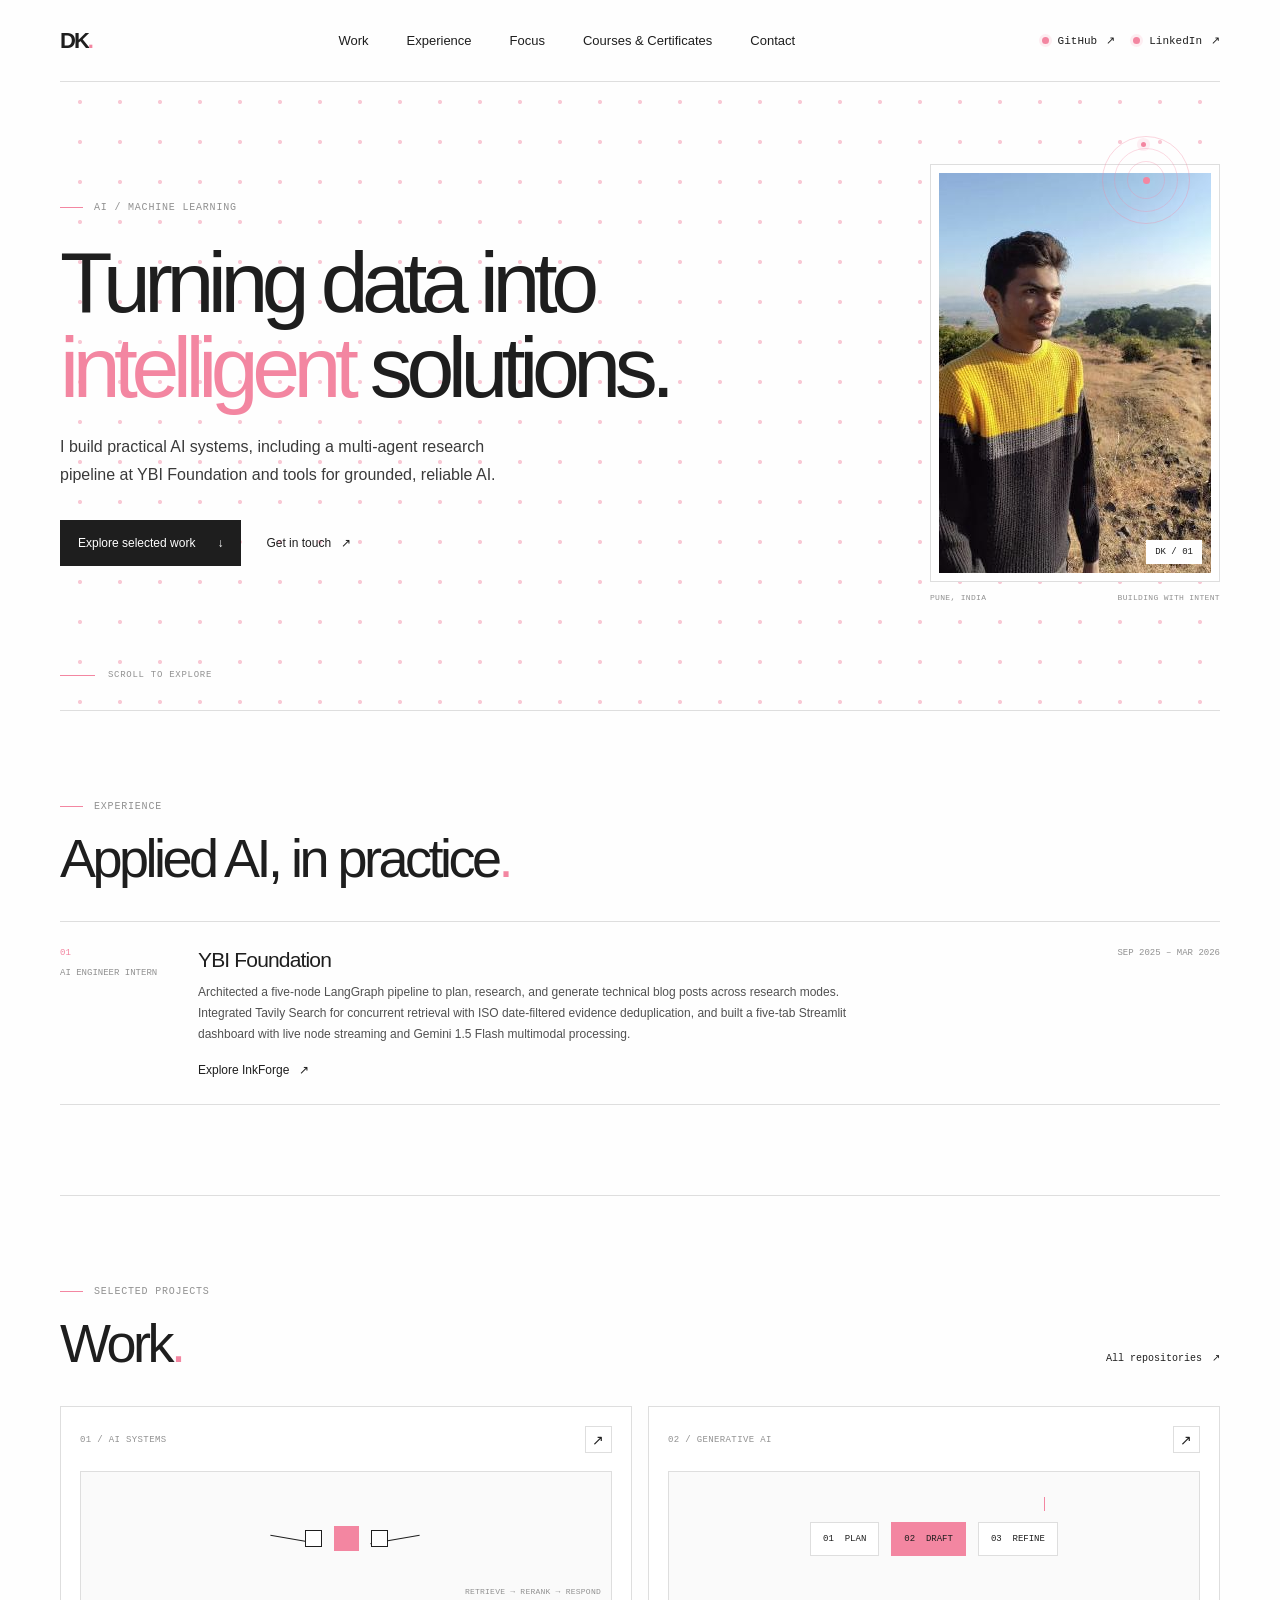
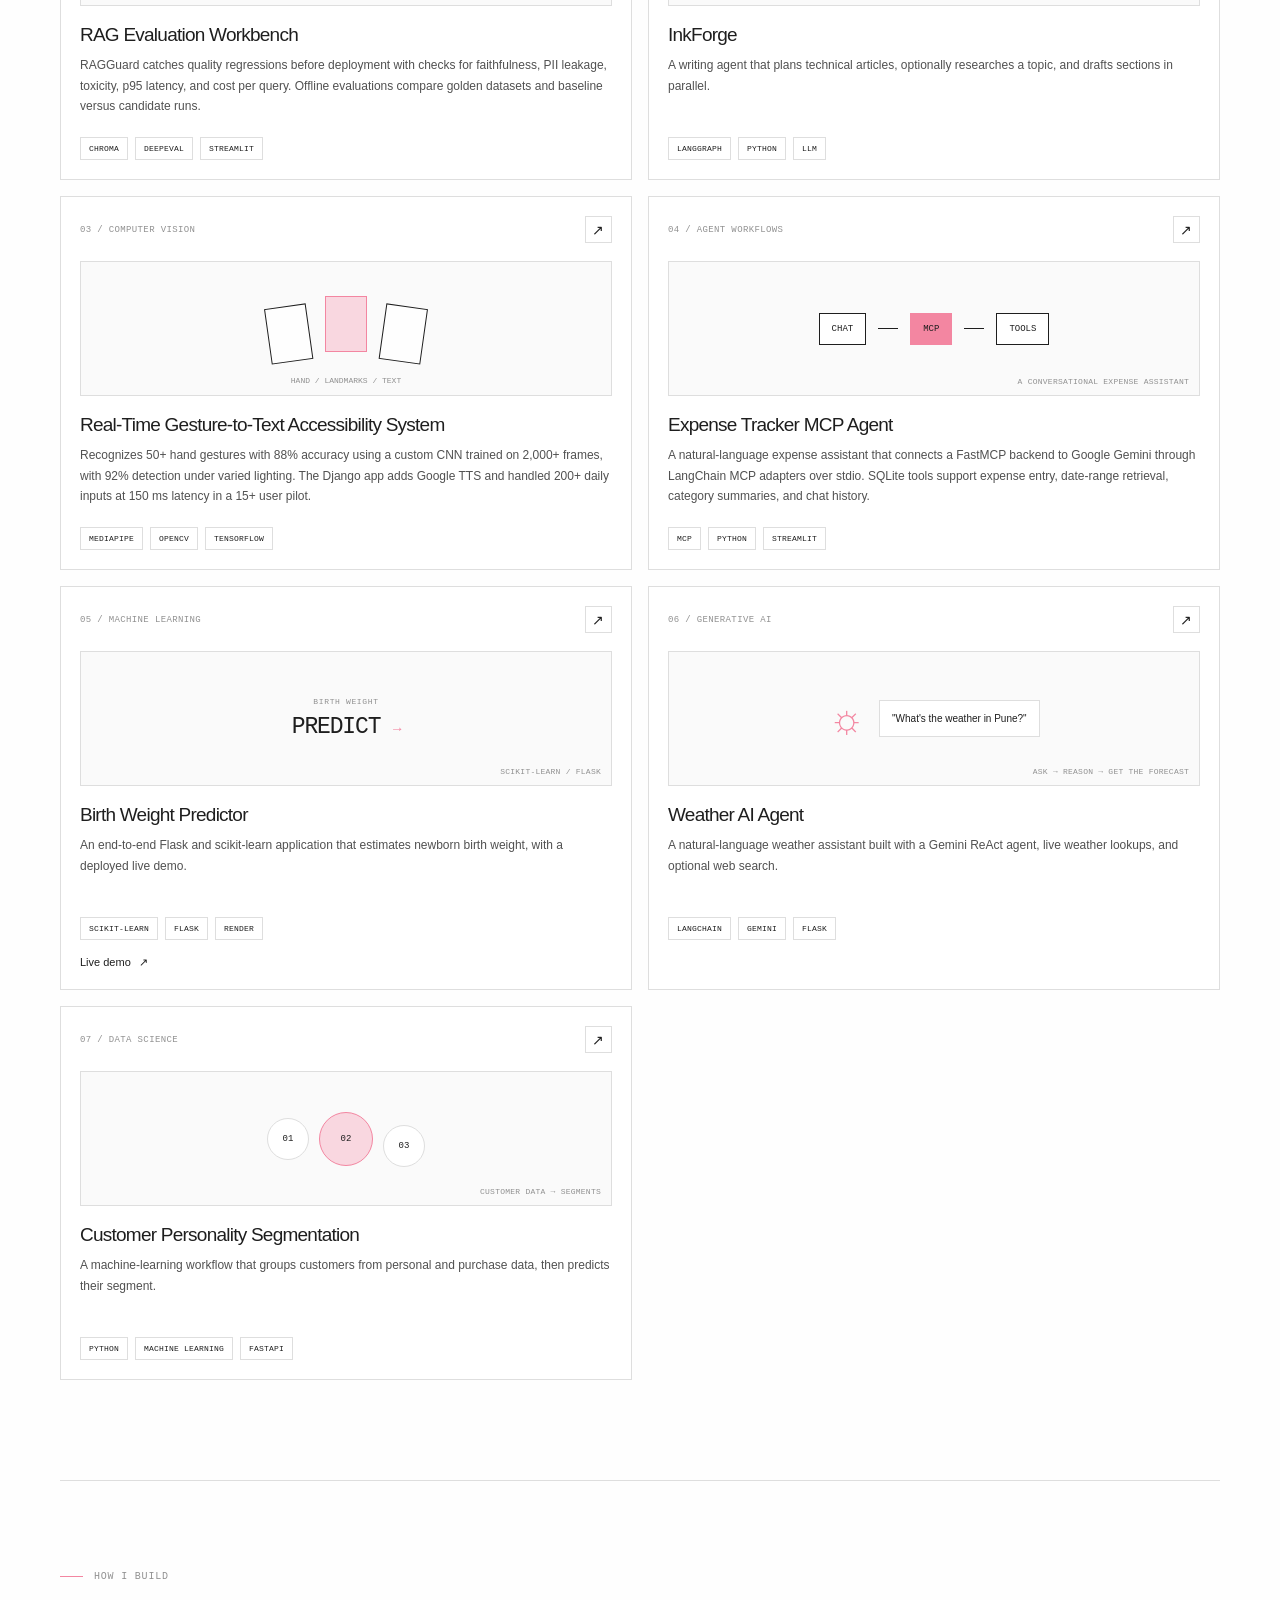
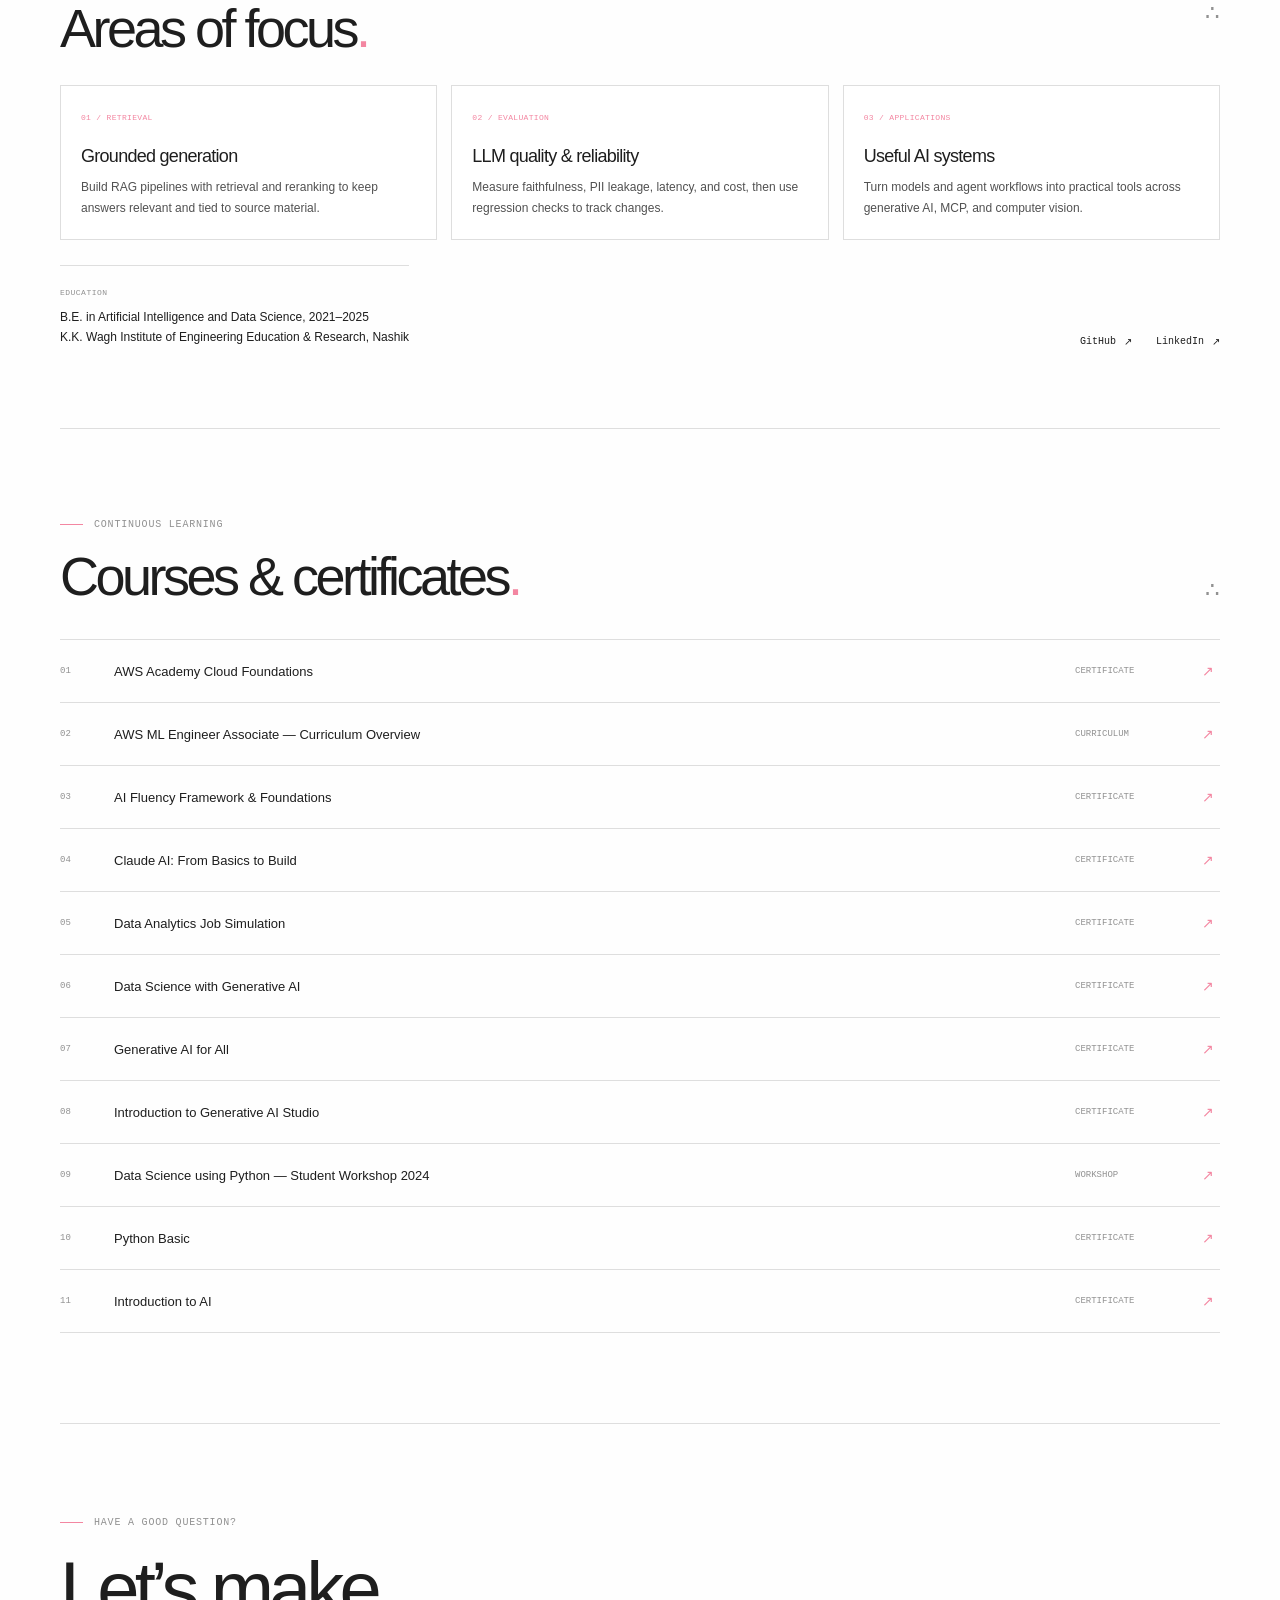
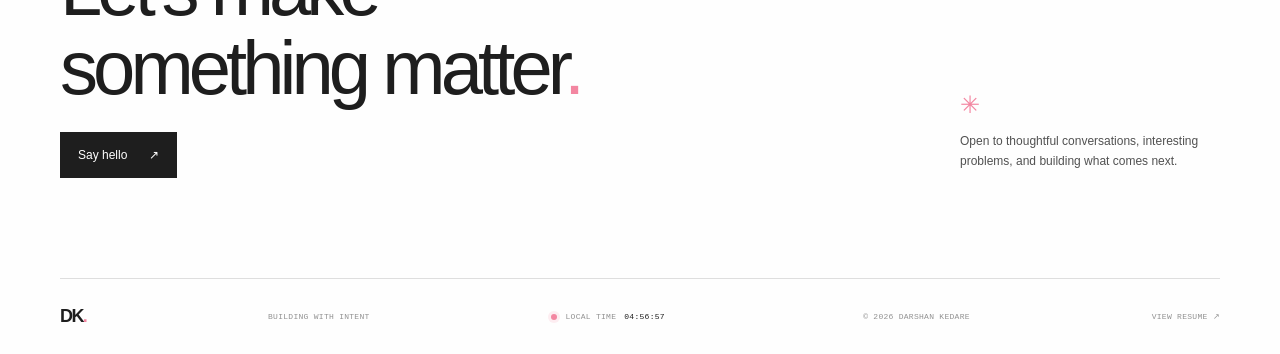
==== index.html @ fc5e13e2 "Update portfolio" ====
<!doctype html>
<html lang="en">
  <head>
    <meta charset="utf-8">
    <meta name="viewport" content="width=device-width, initial-scale=1">
    <meta name="theme-color" content="#fefefe">
    <meta name="referrer" content="strict-origin-when-cross-origin">
    <meta
      http-equiv="Content-Security-Policy"
      content="default-src 'self'; script-src 'self'; style-src 'self'; img-src 'self'; font-src 'self'; connect-src 'self'; object-src 'none'; base-uri 'self'; form-action 'self'"
    >
    <meta
      name="description"
      content="Darshan Kedare builds practical AI applications across machine learning, generative AI, retrieval-augmented generation, and computer vision."
    >
    <title>Darshan Kedare — AI Engineer</title>
    <link rel="stylesheet" href="styles.css">
    <script src="script.js" defer></script>
  </head>
  <body>
    <header class="site-header">
      <a class="wordmark" href="#top" aria-label="Darshan Kedare, home">
        DK<span class="wordmark-period">.</span>
      </a>
      <nav class="primary-nav" aria-label="Main navigation">
        <a href="#work">Work</a>
        <a href="#experience">Experience</a>
        <a href="#focus">Focus</a>
        <a href="#courses">Courses &amp; Certificates</a>
        <a href="#contact">Contact</a>
      </nav>
      <div class="header-socials" aria-label="Social profiles">
        <a class="header-link" href="https://github.com/DarshK18" target="_blank" rel="noreferrer">
          <span class="status-dot" aria-hidden="true"></span>
          GitHub
          <span aria-hidden="true">↗</span>
        </a>
        <a class="header-link" href="https://www.linkedin.com/in/darshan-kedare-465964253/" target="_blank" rel="noreferrer">
          <span class="status-dot" aria-hidden="true"></span>
          LinkedIn
          <span aria-hidden="true">↗</span>
        </a>
      </div>
    </header>

    <main id="top">
      <section class="hero section-shell" aria-labelledby="hero-title">
        <span class="hero-orbit" aria-hidden="true">
          <span class="orbit-core"></span>
          <span class="orbit-satellite"></span>
        </span>
        <div class="hero-copy">
          <p class="eyebrow"><span class="eyebrow-rule"></span> AI / MACHINE LEARNING</p>
          <h1 id="hero-title">Turning data into <span>intelligent</span> solutions.</h1>
          <p class="hero-description">I build practical AI systems, including a multi-agent research pipeline at YBI Foundation and tools for grounded, reliable AI.</p>
          <div class="hero-actions">
            <a class="button button-primary" href="#work">Explore selected work <span aria-hidden="true">↓</span></a>
            <a class="text-link" href="mailto:darshankeadre1815@gmail.com">Get in touch <span aria-hidden="true">↗</span></a>
          </div>
        </div>
        <div class="hero-portrait-wrap">
          <div class="portrait-frame">
            <img
              class="portrait"
              src="Profile/113816565.jpg"
              alt="Darshan Kedare outdoors"
              width="400"
              height="400"
            >
            <span class="portrait-index">DK / 01</span>
          </div>
          <div class="portrait-caption">
            <span>PUNE, INDIA</span>
            <span>BUILDING WITH INTENT</span>
          </div>
        </div>
        <a class="scroll-cue" href="#work" aria-label="Scroll to selected work">
          <span class="scroll-cue-line"></span>
          SCROLL TO EXPLORE
        </a>
      </section>

      <section class="experience-section section-shell" id="experience" aria-labelledby="experience-title">
        <div class="section-heading">
          <div>
            <p class="eyebrow"><span class="eyebrow-rule"></span> EXPERIENCE</p>
            <h2 id="experience-title">Applied AI, in practice<span class="accent-period">.</span></h2>
          </div>
        </div>
        <article class="experience-card">
          <div class="experience-meta">
            <span class="experience-number">01</span>
            <span class="experience-role">AI ENGINEER INTERN</span>
          </div>
          <div class="experience-details">
            <h3>YBI Foundation</h3>
            <p>Architected a five-node LangGraph pipeline to plan, research, and generate technical blog posts across research modes. Integrated Tavily Search for concurrent retrieval with ISO date-filtered evidence deduplication, and built a five-tab Streamlit dashboard with live node streaming and Gemini 1.5 Flash multimodal processing.</p>
            <a class="text-link" href="https://github.com/DarshK18/InkForge" target="_blank" rel="noreferrer">Explore InkForge <span aria-hidden="true">↗</span>
            </a>
          </div>
          <span class="experience-period">SEP 2025 – MAR 2026</span>
        </article>
      </section>

      <section class="work-section section-shell" id="work" aria-labelledby="work-title">
        <div class="section-heading">
          <div>
            <p class="eyebrow"><span class="eyebrow-rule"></span> SELECTED PROJECTS</p>
            <h2 id="work-title">Work<span class="accent-period">.</span></h2>
          </div>
          <a class="text-link section-link" href="https://github.com/DarshK18?tab=repositories" target="_blank" rel="noreferrer">
            All repositories <span aria-hidden="true">↗</span>
          </a>
        </div>
        <div class="project-grid">
          <article class="project-card">
            <div class="project-topline">
              <span class="project-number">01 / AI SYSTEMS</span>
              <a class="project-open" href="https://github.com/DarshK18/Ragguard-deepeval-workbench" target="_blank" rel="noreferrer" aria-label="Open RAG Evaluation Workbench on GitHub">↗</a>
            </div>
            <div class="project-visual visual-rag" aria-hidden="true">
              <div class="trace-node trace-node-a"></div>
              <div class="trace-node trace-node-b"></div>
              <div class="trace-node trace-node-c"></div>
              <div class="trace-line trace-line-a"></div>
              <div class="trace-line trace-line-b"></div>
              <span class="visual-label">RETRIEVE → RERANK → RESPOND</span>
            </div>
            <h3>RAG Evaluation Workbench</h3><p>RAGGuard catches quality regressions before deployment with checks for faithfulness, PII leakage, toxicity, p95 latency, and cost per query. Offline evaluations compare golden datasets and baseline versus candidate runs.</p>
            <div class="tag-list" aria-label="Technologies">
              <span>CHROMA</span><span>DEEPEVAL</span><span>STREAMLIT</span>
            </div>
          </article>

          <article class="project-card">
            <div class="project-topline">
              <span class="project-number">02 / GENERATIVE AI</span>
              <a class="project-open" href="https://github.com/DarshK18/InkForge" target="_blank" rel="noreferrer" aria-label="Open InkForge on GitHub">↗</a>
            </div>
            <div class="project-visual visual-ink" aria-hidden="true">
              <span class="ink-step">01&nbsp; PLAN</span>
              <span class="ink-step">02&nbsp; DRAFT</span>
              <span class="ink-step">03&nbsp; REFINE</span>
              <span class="ink-cursor"></span>
            </div>
            <h3>InkForge</h3>
            <p>A writing agent that plans technical articles, optionally researches a topic, and drafts sections in parallel.</p>
            <div class="tag-list" aria-label="Technologies">
              <span>LANGGRAPH</span><span>PYTHON</span><span>LLM</span>
            </div>
          </article>

          <article class="project-card">
            <div class="project-topline">
              <span class="project-number">03 / COMPUTER VISION</span>
              <a class="project-open" href="https://github.com/DarshK18/Sign-Language-Recognition-Translation-Web-App" target="_blank" rel="noreferrer" aria-label="Open Sign Language Recognition and Translation on GitHub">↗</a>
            </div>
            <div class="project-visual visual-sign" aria-hidden="true">
              <span class="sign-frame sign-frame-a"></span>
              <span class="sign-frame sign-frame-b"></span>
              <span class="sign-frame sign-frame-c"></span>
              <span class="sign-readout">HAND / LANDMARKS / TEXT</span>
            </div>
            <h3>Real-Time Gesture-to-Text Accessibility System</h3><p>Recognizes 50+ hand gestures with 88% accuracy using a custom CNN trained on 2,000+ frames, with 92% detection under varied lighting. The Django app adds Google TTS and handled 200+ daily inputs at 150 ms latency in a 15+ user pilot.</p>
            <div class="tag-list" aria-label="Technologies">
              <span>MEDIAPIPE</span><span>OPENCV</span><span>TENSORFLOW</span>
            </div>
          </article>

          <article class="project-card">
            <div class="project-topline">
              <span class="project-number">04 / AGENT WORKFLOWS</span>
              <a class="project-open" href="https://github.com/DarshK18/Manim-and-Expense-Tracker-Mcp" target="_blank" rel="noreferrer" aria-label="Open MCP Expense Chatbot on GitHub">↗</a>
            </div>
            <div class="project-visual visual-mcp" aria-hidden="true">
              <span class="mcp-pill">CHAT</span>
              <span class="mcp-connector"></span>
              <span class="mcp-pill mcp-pill-accent">MCP</span>
              <span class="mcp-connector"></span>
              <span class="mcp-pill">TOOLS</span>
              <span class="visual-label">A CONVERSATIONAL EXPENSE ASSISTANT</span>
            </div>
            <h3>Expense Tracker MCP Agent</h3><p>A natural-language expense assistant that connects a FastMCP backend to Google Gemini through LangChain MCP adapters over stdio. SQLite tools support expense entry, date-range retrieval, category summaries, and chat history.</p>
            <div class="tag-list" aria-label="Technologies">
              <span>MCP</span><span>PYTHON</span><span>STREAMLIT</span>
            </div>
          </article>

          <article class="project-card">
            <div class="project-topline">
              <span class="project-number">05 / MACHINE LEARNING</span>
              <a class="project-open" href="https://github.com/DarshK18/Birth-Weight-Predictor" target="_blank" rel="noreferrer" aria-label="Open Birth Weight Predictor on GitHub">↗</a>
            </div>
            <div class="project-visual visual-birth" aria-hidden="true">
              <span class="metric-label">BIRTH WEIGHT</span>
              <span class="metric-value">PREDICT <small>→</small></span>
              <span class="visual-label">SCIKIT-LEARN / FLASK</span>
            </div>
            <h3>Birth Weight Predictor</h3>
            <p>An end-to-end Flask and scikit-learn application that estimates newborn birth weight, with a deployed live demo.</p>
            <div class="tag-list" aria-label="Technologies">
              <span>SCIKIT-LEARN</span><span>FLASK</span><span>RENDER</span>
            </div>
            <a class="project-demo" href="https://birth-weight-predictor-dt90.onrender.com" target="_blank" rel="noreferrer">Live demo <span aria-hidden="true">↗</span></a>
          </article>

          <article class="project-card">
            <div class="project-topline">
              <span class="project-number">06 / GENERATIVE AI</span>
              <a class="project-open" href="https://github.com/DarshK18/Weather-Ai" target="_blank" rel="noreferrer" aria-label="Open Weather AI Agent on GitHub">↗</a>
            </div>
            <div class="project-visual visual-weather" aria-hidden="true">
              <span class="weather-symbol">☼</span>
              <span class="weather-query">"What's the weather in Pune?"</span>
              <span class="visual-label">ASK → REASON → GET THE FORECAST</span>
            </div>
            <h3>Weather AI Agent</h3>
            <p>A natural-language weather assistant built with a Gemini ReAct agent, live weather lookups, and optional web search.</p>
            <div class="tag-list" aria-label="Technologies">
              <span>LANGCHAIN</span><span>GEMINI</span><span>FLASK</span>
            </div>
          </article>

          <article class="project-card">
            <div class="project-topline">
              <span class="project-number">07 / DATA SCIENCE</span>
              <a class="project-open" href="https://github.com/DarshK18/DarshK18-Customer-Categorizer" target="_blank" rel="noreferrer" aria-label="Open Customer Personality Segmentation on GitHub">↗</a>
            </div>
            <div class="project-visual visual-segmentation" aria-hidden="true">
              <span class="segment segment-a">01</span>
              <span class="segment segment-b">02</span>
              <span class="segment segment-c">03</span>
              <span class="visual-label">CUSTOMER DATA → SEGMENTS</span>
            </div>
            <h3>Customer Personality Segmentation</h3>
            <p>A machine-learning workflow that groups customers from personal and purchase data, then predicts their segment.</p>
            <div class="tag-list" aria-label="Technologies">
              <span>PYTHON</span><span>MACHINE LEARNING</span><span>FASTAPI</span>
            </div>
          </article>
        </div>
      </section>

      <section class="focus-section section-shell" id="focus" aria-labelledby="focus-title">
        <div class="section-heading">
          <div>
            <p class="eyebrow"><span class="eyebrow-rule"></span> HOW I BUILD</p>
            <h2 id="focus-title">Areas of focus<span class="accent-period">.</span></h2>
          </div>
          <span class="section-glyph" aria-hidden="true">
            <span>∴</span>
          </span>
        </div>
        <div class="focus-grid">
          <article class="focus-card">
            <span class="focus-number">01 / RETRIEVAL</span>
            <h3>Grounded generation</h3>
            <p>Build RAG pipelines with retrieval and reranking to keep answers relevant and tied to source material.</p>
          </article>
          <article class="focus-card">
            <span class="focus-number">02 / EVALUATION</span>
            <h3>LLM quality &amp; reliability</h3>
            <p>Measure faithfulness, PII leakage, latency, and cost, then use regression checks to track changes.</p>
          </article>
          <article class="focus-card">
            <span class="focus-number">03 / APPLICATIONS</span>
            <h3>Useful AI systems</h3>
            <p>Turn models and agent workflows into practical tools across generative AI, MCP, and computer vision.</p>
          </article>
        </div>
        <div class="focus-footer">
          <div class="education-detail">
            <span>EDUCATION</span>
            <p>B.E. in Artificial Intelligence and Data Science, 2021–2025<br>K.K. Wagh Institute of Engineering Education &amp; Research, Nashik</p>
          </div>
          <div class="social-links">
            <a href="https://github.com/DarshK18" target="_blank" rel="noreferrer">GitHub <span aria-hidden="true">↗</span></a>
            <a href="https://www.linkedin.com/in/darshan-kedare-465964253/" target="_blank" rel="noreferrer">LinkedIn <span aria-hidden="true">↗</span></a>
          </div>
        </div>
      </section>

      <section class="credentials-section section-shell" id="courses" aria-labelledby="courses-title">
        <div class="section-heading">
          <div>
            <p class="eyebrow"><span class="eyebrow-rule"></span> CONTINUOUS LEARNING</p>
            <h2 id="courses-title">Courses &amp; certificates<span class="accent-period">.</span></h2>
          </div>
          <span class="section-glyph" aria-hidden="true">
            <span>∴</span>
          </span>
        </div>
        <div class="credential-list">
          <a class="credential-item" href="certificate/AWS_Academy_Graduate___AWS_Academy_Cloud_Foundations_Badge20240428-8-gqgijd.pdf" target="_blank" rel="noreferrer">
            <span class="credential-number">01</span>
            <span class="credential-name">AWS Academy Cloud Foundations</span>
            <span class="credential-type">CERTIFICATE</span>
            <span class="credential-arrow" aria-hidden="true">↗</span>
          </a>
          <a class="credential-item" href="certificate/AWS%20ML%20Engineer%20Associate%20CurriculumOverview.pdf" target="_blank" rel="noreferrer">
            <span class="credential-number">02</span>
            <span class="credential-name">AWS ML Engineer Associate — Curriculum Overview</span>
            <span class="credential-type">CURRICULUM</span>
            <span class="credential-arrow" aria-hidden="true">↗</span>
          </a>
          <a class="credential-item" href="certificate/Certificate%20of%20Completion%20Al%20Fluency%20Framework%20%26%20Foundations.pdf" target="_blank" rel="noreferrer">
            <span class="credential-number">03</span>
            <span class="credential-name">AI Fluency Framework &amp; Foundations</span>
            <span class="credential-type">CERTIFICATE</span>
            <span class="credential-arrow" aria-hidden="true">↗</span>
          </a>
          <a class="credential-item" href="certificate/Claude%20AI%20From%20Basics%20to%20Build.pdf" target="_blank" rel="noreferrer">
            <span class="credential-number">04</span>
            <span class="credential-name">Claude AI: From Basics to Build</span>
            <span class="credential-type">CERTIFICATE</span>
            <span class="credential-arrow" aria-hidden="true">↗</span>
          </a>
          <a class="credential-item" href="certificate/Data%20Analytics%20Job%20Simulation.pdf" target="_blank" rel="noreferrer">
            <span class="credential-number">05</span>
            <span class="credential-name">Data Analytics Job Simulation</span>
            <span class="credential-type">CERTIFICATE</span>
            <span class="credential-arrow" aria-hidden="true">↗</span>
          </a>
          <a class="credential-item" href="certificate/Data%20Science%20with%20Gen%20Ai.pdf" target="_blank" rel="noreferrer">
            <span class="credential-number">06</span>
            <span class="credential-name">Data Science with Generative AI</span>
            <span class="credential-type">CERTIFICATE</span>
            <span class="credential-arrow" aria-hidden="true">↗</span>
          </a>
          <a class="credential-item" href="certificate/Generative%20AI%20for%20All.pdf" target="_blank" rel="noreferrer">
            <span class="credential-number">07</span>
            <span class="credential-name">Generative AI for All</span>
            <span class="credential-type">CERTIFICATE</span>
            <span class="credential-arrow" aria-hidden="true">↗</span>
          </a>
          <a class="credential-item" href="certificate/Introduction%20to%20Generative%20AI%20Studio.pdf" target="_blank" rel="noreferrer">
            <span class="credential-number">08</span>
            <span class="credential-name">Introduction to Generative AI Studio</span>
            <span class="credential-type">CERTIFICATE</span>
            <span class="credential-arrow" aria-hidden="true">↗</span>
          </a>
          <a class="credential-item" href="certificate/International%20Student%20Workshop%202024%20on%20Data%20Science%20using%20Python%20by%20Brainovision.pdf" target="_blank" rel="noreferrer">
            <span class="credential-number">09</span>
            <span class="credential-name">Data Science using Python — Student Workshop 2024</span>
            <span class="credential-type">WORKSHOP</span>
            <span class="credential-arrow" aria-hidden="true">↗</span>
          </a>
          <a class="credential-item" href="certificate/python_basic%20certificate.pdf" target="_blank" rel="noreferrer">
            <span class="credential-number">10</span>
            <span class="credential-name">Python Basic</span>
            <span class="credential-type">CERTIFICATE</span>
            <span class="credential-arrow" aria-hidden="true">↗</span>
          </a>
          <a class="credential-item" href="certificate/simplelern%20intoduction%20to%20ai.pdf" target="_blank" rel="noreferrer">
            <span class="credential-number">11</span>
            <span class="credential-name">Introduction to AI</span>
            <span class="credential-type">CERTIFICATE</span>
            <span class="credential-arrow" aria-hidden="true">↗</span>
          </a>
        </div>
      </section>

      <section class="contact-section section-shell" id="contact" aria-labelledby="contact-title">
        <div class="contact-copy">
          <p class="eyebrow"><span class="eyebrow-rule"></span> HAVE A GOOD QUESTION?</p>
          <h2 id="contact-title">Let’s make<br>something matter<span class="accent-period">.</span></h2>
          <a class="button button-primary" href="mailto:darshankeadre1815@gmail.com">Say hello <span aria-hidden="true">↗</span></a>
        </div>
        <div class="contact-aside">
          <span class="contact-aside-mark" aria-hidden="true">✳</span>
          <p>Open to thoughtful conversations, interesting problems, and building what comes next.</p>
        </div>
      </section>
    </main>

    <footer class="site-footer section-shell">
      <a class="wordmark footer-wordmark" href="#top" aria-label="Back to top">DK<span class="wordmark-period">.</span></a>
      <p class="footer-note">BUILDING WITH INTENT</p>
      <div class="footer-status">
        <span class="status-dot" aria-hidden="true"></span>
        <span>LOCAL TIME</span>
        <time id="live-clock" class="live-clock" aria-label="Current local time">--:--:--</time>
      </div>
      <span class="footer-copyright">© <span id="current-year"></span> DARSHAN KEDARE</span>
      <a class="footer-copyright footer-resume" href="https://drive.google.com/file/d/17VynoHYuuc80HJX9ZwBjBG7s2COwHY3r/view?usp=sharing" target="_blank" rel="noreferrer">VIEW RESUME <span aria-hidden="true">↗</span></a>
    </footer>
  </body>
</html>
---- styles.css ----
:root {
  --bg: #fefefe;
  --surface: #ffffff;
  --text: #1e1e1e;
  --muted: #858585e6;
  --accent: #f386a1;
  --border: #dedede;
  --font-sans: "Arial", "Helvetica Neue", sans-serif;
  --font-mono: "SFMono-Regular", Consolas, "Liberation Mono", monospace;
  --page-width: 1160px;
}

* {
  box-sizing: border-box;
}

html {
  scroll-behavior: smooth;
}

body {
  margin: 0;
  background: var(--bg);
  color: var(--text);
  font-family: var(--font-sans);
  -webkit-font-smoothing: antialiased;
}

.site-header,
main,
.site-footer {
  position: relative;
  z-index: 1;
}

a {
  color: inherit;
  text-decoration: none;
}

a:focus-visible {
  outline: 2px solid var(--text);
  outline-offset: 5px;
}

.section-shell,
.site-header {
  width: min(calc(100% - 64px), var(--page-width));
  margin-inline: auto;
}

.site-header {
  height: 82px;
  display: flex;
  align-items: center;
  justify-content: space-between;
  border-bottom: 1px solid var(--border);
}

.wordmark {
  font-size: 22px;
  font-weight: 700;
  letter-spacing: -0.09em;
}

.wordmark-period,
.accent-period {
  color: var(--accent);
}

.hero-orbit {
  width: 88px;
  height: 88px;
  position: absolute;
  z-index: 1;
  top: 54px;
  right: 30px;
  display: grid;
  place-items: center;
  border: 1px solid rgb(243 134 161 / 35%);
  border-radius: 50%;
  animation: orbit-spin 22s linear infinite;
  pointer-events: none;
}

.hero-orbit::before,
.hero-orbit::after {
  position: absolute;
  border: 1px solid rgb(243 134 161 / 30%);
  border-radius: 50%;
  content: "";
}

.hero-orbit::before {
  width: 62px;
  height: 62px;
}

.hero-orbit::after {
  width: 36px;
  height: 36px;
}

.orbit-core,
.orbit-satellite {
  position: absolute;
  border-radius: 50%;
  background: var(--accent);
}

.orbit-core {
  width: 7px;
  height: 7px;
}

.orbit-satellite {
  width: 5px;
  height: 5px;
  top: 5px;
  left: 38px;
  box-shadow: 0 0 0 4px rgb(243 134 161 / 12%);
}

.primary-nav {
  display: flex;
  align-items: center;
  gap: 38px;
  font-size: 13px;
}

.primary-nav a,
.header-link,
.text-link,
.social-links a {
  transition: color 160ms ease;
}

.primary-nav a:hover,
.header-link:hover,
.text-link:hover,
.social-links a:hover {
  color: var(--muted);
}

.header-link {
  display: flex;
  align-items: center;
  gap: 9px;
  font-family: var(--font-mono);
  font-size: 11px;
}

.header-socials {
  display: flex;
  align-items: center;
  gap: 18px;
}

.status-dot {
  width: 7px;
  height: 7px;
  display: inline-block;
  flex: 0 0 auto;
  border-radius: 50%;
  background: var(--accent);
  box-shadow: 0 0 0 3px rgb(243 134 161 / 14%);
}

.hero {
  min-height: 610px;
  position: relative;
  isolation: isolate;
  display: grid;
  grid-template-columns: minmax(0, 1.3fr) minmax(230px, 0.7fr);
  align-items: center;
  gap: 64px;
  padding-block: 82px 108px;
  background-image: radial-gradient(rgb(243 134 161 / 44%) 2px, transparent 2.2px);
  background-size: 40px 40px;
  overflow: hidden;
}

.hero-copy {
  max-width: 670px;
}

.eyebrow {
  display: flex;
  align-items: center;
  gap: 11px;
  margin: 0;
  color: var(--muted);
  font-family: var(--font-mono);
  font-size: 10px;
  letter-spacing: 0.08em;
  line-height: 1.5;
}

.eyebrow-rule {
  width: 23px;
  height: 1px;
  background: var(--accent);
}

h1,
h2,
h3,
p {
  margin-top: 0;
}

h1 {
  max-width: 740px;
  margin-block: 25px 23px;
  font-size: clamp(48px, 7.4vw, 86px);
  font-weight: 500;
  letter-spacing: -0.075em;
  line-height: 0.99;
}

h1 span {
  color: var(--accent);
}

.hero-description {
  max-width: 440px;
  margin-bottom: 31px;
  color: #3a3a3a;
  font-size: 16px;
  line-height: 1.75;
}

.hero-actions {
  display: flex;
  flex-wrap: wrap;
  align-items: center;
  gap: 25px;
}

.button {
  min-height: 46px;
  display: inline-flex;
  align-items: center;
  justify-content: center;
  gap: 22px;
  padding: 0 17px;
  border: 1px solid var(--text);
  font-size: 12px;
  transition: background 160ms ease, color 160ms ease;
}

.button-primary {
  background: var(--text);
  color: var(--surface);
}

.button-primary:hover {
  border-color: var(--accent);
  background: var(--accent);
  color: var(--text);
}

.text-link {
  display: inline-flex;
  align-items: center;
  gap: 10px;
  font-size: 12px;
}

.hero-portrait-wrap {
  width: min(100%, 290px);
  justify-self: end;
  position: relative;
}

.portrait-frame {
  position: relative;
  padding: 8px;
  border: 1px solid var(--border);
  background: var(--surface);
}

.portrait {
  width: 100%;
  aspect-ratio: 1 / 1.13;
  display: block;
  object-fit: cover;
  filter: saturate(0.82);
}

.portrait-index {
  position: absolute;
  right: 17px;
  bottom: 17px;
  padding: 7px 9px;
  background: var(--bg);
  font-family: var(--font-mono);
  font-size: 9px;
}

.portrait-caption {
  display: flex;
  justify-content: space-between;
  gap: 10px;
  padding-top: 11px;
  color: var(--muted);
  font-family: var(--font-mono);
  font-size: 8px;
  letter-spacing: 0.04em;
}

.scroll-cue {
  position: absolute;
  bottom: 30px;
  left: 0;
  display: flex;
  align-items: center;
  gap: 13px;
  color: var(--muted);
  font-family: var(--font-mono);
  font-size: 9px;
  letter-spacing: 0.08em;
}

.scroll-cue-line {
  width: 35px;
  height: 1px;
  background: var(--accent);
}

.work-section {
  padding-block: 88px 100px;
  border-top: 1px solid var(--border);
}

.section-heading {
  display: flex;
  align-items: end;
  justify-content: space-between;
  gap: 24px;
  margin-bottom: 35px;
}

.section-heading h2,
.contact-copy h2 {
  margin: 16px 0 0;
  font-size: clamp(34px, 5vw, 54px);
  font-weight: 500;
  letter-spacing: -0.065em;
  line-height: 1.04;
}

.section-link {
  margin-bottom: 7px;
  font-family: var(--font-mono);
  font-size: 10px;
}

.project-grid {
  display: grid;
  grid-template-columns: repeat(2, minmax(0, 1fr));
  gap: 16px;
}

.project-card {
  min-width: 0;
  padding: 19px;
  border: 1px solid var(--border);
  background: var(--surface);
  transition: border-color 180ms ease, transform 180ms ease;
}

.project-card:hover {
  transform: translateY(-3px);
  border-color: var(--accent);
}

.project-topline {
  display: flex;
  align-items: center;
  justify-content: space-between;
  color: var(--muted);
  font-family: var(--font-mono);
  font-size: 9px;
  letter-spacing: 0.04em;
}

.project-open {
  width: 27px;
  height: 27px;
  display: grid;
  place-items: center;
  border: 1px solid var(--border);
  color: var(--text);
  font-family: var(--font-sans);
  font-size: 14px;
  transition: background 150ms ease, border-color 150ms ease, transform 180ms ease;
}

.project-open:hover {
  border-color: var(--accent);
  background: var(--accent);
  transform: rotate(45deg);
}

.project-visual {
  height: 135px;
  position: relative;
  display: flex;
  align-items: center;
  justify-content: center;
  gap: 12px;
  margin-block: 18px;
  overflow: hidden;
  border: 1px solid var(--border);
  background-color: #fafafa;
  background-image: radial-gradient(var(--border) 0.7px, transparent 0.7px);
  background-size: 12px 12px;
}

.visual-label {
  position: absolute;
  right: 10px;
  bottom: 9px;
  color: var(--muted);
  font-family: var(--font-mono);
  font-size: 8px;
  letter-spacing: 0.03em;
}

.trace-node {
  width: 17px;
  height: 17px;
  z-index: 1;
  border: 1px solid var(--text);
  background: var(--surface);
}

.trace-node-b {
  width: 25px;
  height: 25px;
  border-color: var(--accent);
  background: var(--accent);
}

.trace-line {
  width: 50px;
  position: absolute;
  top: 50%;
  left: calc(50% - 76px);
  border-top: 1px solid var(--text);
  transform: rotate(10deg);
}

.trace-line-b {
  left: calc(50% + 24px);
  transform: rotate(-10deg);
}

.ink-step {
  padding: 11px 12px;
  border: 1px solid var(--border);
  background: var(--surface);
  font-family: var(--font-mono);
  font-size: 9px;
}

.ink-step:nth-child(2) {
  border-color: var(--accent);
  background: var(--accent);
}

.ink-cursor {
  width: 1px;
  height: 14px;
  position: absolute;
  top: 25px;
  right: 29%;
  background: var(--accent);
  animation: cursor-blink 1.2s steps(2, start) infinite;
}

.visual-sign {
  gap: 16px;
}

.sign-frame {
  width: 42px;
  height: 56px;
  border: 1px solid var(--text);
  background: rgb(255 255 255 / 78%);
}

.sign-frame-a {
  transform: rotate(-8deg) translateY(5px);
}

.sign-frame-b {
  border-color: var(--accent);
  background: rgb(243 134 161 / 30%);
  transform: translateY(-5px);
}

.sign-frame-c {
  transform: rotate(8deg) translateY(5px);
}

.sign-readout {
  position: absolute;
  bottom: 10px;
  color: var(--muted);
  font-family: var(--font-mono);
  font-size: 8px;
}

.mcp-pill {
  padding: 10px 12px;
  border: 1px solid var(--text);
  background: var(--surface);
  font-family: var(--font-mono);
  font-size: 9px;
}

.mcp-pill-accent {
  border-color: var(--accent);
  background: var(--accent);
}

.mcp-connector {
  width: 20px;
  border-top: 1px solid var(--text);
}

.visual-birth {
  flex-direction: column;
  gap: 8px;
}

.metric-label,
.metric-value {
  font-family: var(--font-mono);
}

.metric-label {
  color: var(--muted);
  font-size: 8px;
  letter-spacing: 0.08em;
}

.metric-value {
  font-size: 23px;
  letter-spacing: -0.05em;
}

.metric-value small {
  color: var(--accent);
  font-size: 14px;
}

.visual-weather {
  gap: 14px;
}

.weather-symbol {
  color: var(--accent);
  font-size: 40px;
}

.weather-query {
  padding: 12px;
  border: 1px solid var(--border);
  background: var(--surface);
  font-size: 10px;
}

.visual-segmentation {
  gap: 10px;
}

.segment {
  width: 42px;
  height: 42px;
  display: grid;
  place-items: center;
  border: 1px solid var(--border);
  border-radius: 50%;
  background: var(--surface);
  font-family: var(--font-mono);
  font-size: 9px;
  animation: segment-roll 7s ease-in-out infinite;
}

.segment-b {
  animation-delay: -2.3s;
}

.segment-c {
  animation-delay: -4.6s;
}

.segment-b {
  width: 54px;
  height: 54px;
  border-color: var(--accent);
  background: rgb(243 134 161 / 30%);
}

.segment-c {
  transform: translateY(7px);
}

.project-card h3 {
  margin: 0 0 9px;
  font-size: 19px;
  font-weight: 500;
  letter-spacing: -0.04em;
}

.project-card > p {
  min-height: 63px;
  margin-bottom: 19px;
  color: #515151;
  font-size: 12px;
  line-height: 1.7;
}

.tag-list {
  display: flex;
  flex-wrap: wrap;
  gap: 7px;
}

.tag-list span {
  padding: 6px 8px;
  border: 1px solid var(--border);
  color: var(--text);
  font-family: var(--font-mono);
  font-size: 8px;
  letter-spacing: 0.025em;
}

.project-demo {
  display: inline-flex;
  gap: 8px;
  margin-top: 16px;
  font-size: 11px;
}

.project-demo:hover {
  color: var(--muted);
}

.experience-section {
  padding-block: 88px 90px;
  border-top: 1px solid var(--border);
}

.experience-card {
  display: grid;
  grid-template-columns: 110px minmax(0, 1fr) 110px;
  gap: 28px;
  padding-block: 26px;
  border-top: 1px solid var(--border);
  border-bottom: 1px solid var(--border);
}

.experience-meta {
  display: flex;
  flex-direction: column;
  gap: 10px;
  color: var(--muted);
  font-family: var(--font-mono);
  font-size: 9px;
}

.experience-number {
  color: var(--accent);
}

.experience-details h3 {
  margin: 0 0 10px;
  font-size: 21px;
  font-weight: 500;
  letter-spacing: -0.04em;
}

.experience-details p {
  max-width: 650px;
  margin-bottom: 15px;
  color: #515151;
  font-size: 12px;
  line-height: 1.75;
}

.experience-period {
  justify-self: end;
  color: var(--muted);
  font-family: var(--font-mono);
  font-size: 9px;
}

.focus-section {
  padding-block: 88px 80px;
  border-top: 1px solid var(--border);
}

.focus-section .section-heading {
  align-items: center;
  margin-bottom: 29px;
}

.section-glyph {
  display: flex;
  align-items: center;
  gap: 11px;
  color: var(--muted);
  font-family: var(--font-mono);
  font-size: 23px;
}

.focus-grid {
  display: grid;
  grid-template-columns: repeat(3, minmax(0, 1fr));
  gap: 14px;
}

.focus-card {
  min-width: 0;
  padding: 20px;
  border: 1px solid var(--border);
  background: rgb(255 255 255 / 88%);
}

.focus-number {
  color: var(--accent);
  font-family: var(--font-mono);
  font-size: 8px;
  letter-spacing: 0.04em;
}

.focus-card h3 {
  margin: 22px 0 10px;
  font-size: 18px;
  font-weight: 500;
  letter-spacing: -0.04em;
}

.focus-card p {
  margin: 0;
  color: #515151;
  font-size: 12px;
  line-height: 1.75;
}

.focus-footer {
  display: flex;
  align-items: end;
  justify-content: space-between;
  gap: 24px;
  margin-top: 25px;
}

.education-detail {
  padding-top: 15px;
  border-top: 1px solid var(--border);
}

.education-detail > span {
  color: var(--muted);
  font-family: var(--font-mono);
  font-size: 8px;
  letter-spacing: 0.06em;
}

.education-detail p {
  margin: 9px 0 0;
  font-size: 12px;
  line-height: 1.65;
}

.social-links {
  display: flex;
  gap: 24px;
  padding-top: 21px;
  font-family: var(--font-mono);
  font-size: 10px;
}

.social-links a {
  display: flex;
  gap: 8px;
}

.credentials-section {
  padding-block: 88px 90px;
  border-top: 1px solid var(--border);
}

.credential-list {
  border-top: 1px solid var(--border);
}

.credential-item {
  min-height: 63px;
  display: grid;
  grid-template-columns: 42px minmax(0, 1fr) 115px 18px;
  align-items: center;
  gap: 12px;
  border-bottom: 1px solid var(--border);
  transition: padding 160ms ease, background 160ms ease;
}

.credential-item:hover {
  padding-inline: 8px;
  background: rgb(243 134 161 / 8%);
}

.credential-number,
.credential-type {
  color: var(--muted);
  font-family: var(--font-mono);
  font-size: 9px;
}

.credential-name {
  font-size: 13px;
}

.credential-arrow {
  color: var(--accent);
  font-size: 14px;
}

.contact-section {
  display: flex;
  align-items: end;
  justify-content: space-between;
  gap: 40px;
  padding-block: 91px 100px;
  border-top: 1px solid var(--border);
}

.contact-copy h2 {
  margin-block: 19px 25px;
  font-size: clamp(42px, 7vw, 76px);
}

.contact-aside {
  width: min(260px, 32%);
  padding-bottom: 7px;
}

.contact-aside-mark {
  color: var(--accent);
  font-size: 24px;
  display: inline-block;
  animation: orbit-spin 18s linear infinite;
}

.contact-aside p {
  margin: 12px 0 0;
  color: #515151;
  font-size: 12px;
  line-height: 1.7;
}

.site-footer {
  min-height: 76px;
  display: flex;
  align-items: center;
  justify-content: space-between;
  gap: 20px;
  border-top: 1px solid var(--border);
}

.footer-wordmark {
  font-size: 18px;
}

.footer-note,
.footer-status,
.footer-copyright {
  margin: 0;
  color: var(--muted);
  font-family: var(--font-mono);
  font-size: 8px;
  letter-spacing: 0.035em;
}

.footer-status {
  display: flex;
  align-items: center;
  gap: 8px;
}

.footer-status .status-dot {
  width: 6px;
  height: 6px;
}

.live-clock {
  min-width: 57px;
  color: var(--text);
  font-variant-numeric: tabular-nums;
}

@keyframes cursor-blink {
  to {
    visibility: hidden;
  }
}

@keyframes orbit-spin {
  to {
    transform: rotate(360deg);
  }
}

@keyframes segment-roll {
  0%,
  100% {
    transform: translateY(0) rotate(0);
  }
  50% {
    transform: translateY(-5px) rotate(8deg);
  }
}

@media (max-width: 760px) {
  .section-shell,
  .site-header {
    width: min(calc(100% - 38px), var(--page-width));
  }

  .site-header {
    height: 69px;
  }

  .primary-nav {
    gap: 18px;
  }

  .hero {
    min-height: auto;
    grid-template-columns: 1fr 185px;
    gap: 22px;
    padding-block: 77px 93px;
  }

  .hero-portrait-wrap {
    width: 185px;
  }

  .hero-orbit {
    width: 70px;
    height: 70px;
    top: 34px;
    right: 14px;
  }

  .hero-orbit::before {
    width: 50px;
    height: 50px;
  }

  .hero-orbit::after {
    width: 29px;
    height: 29px;
  }

  .orbit-satellite {
    left: 30px;
  }

  h1 {
    font-size: clamp(46px, 8.5vw, 66px);
  }

  .hero-description {
    font-size: 14px;
  }

  .work-section,
  .experience-section,
  .focus-section,
  .credentials-section {
    padding-block: 70px;
  }
}

@media (max-width: 560px) {
  .section-shell,
  .site-header {
    width: min(calc(100% - 34px), var(--page-width));
  }

  .wordmark {
    font-size: 20px;
  }

  .primary-nav {
    order: 3;
    width: 100%;
    justify-content: space-between;
    gap: 8px;
    font-size: 10px;
  }

  .site-header {
    height: auto;
    min-height: 69px;
    flex-wrap: wrap;
    row-gap: 12px;
    padding-block: 12px;
  }

  .header-link {
    gap: 6px;
    font-size: 9px;
  }

  .hero {
    grid-template-columns: 1fr;
    gap: 31px;
    padding-block: 65px 88px;
    background-size: 40px 40px;
  }

  .hero-copy {
    max-width: 470px;
  }

  h1 {
    max-width: 430px;
    margin-block: 21px;
    font-size: clamp(48px, 14vw, 68px);
  }

  .hero-portrait-wrap {
    width: min(68%, 245px);
    justify-self: start;
    margin-left: auto;
  }

  .hero-orbit {
    top: auto;
    right: 7%;
    bottom: 100px;
  }

  .portrait {
    aspect-ratio: 1 / 0.92;
  }

  .scroll-cue {
    bottom: 30px;
  }

  .section-heading {
    align-items: start;
  }

  .section-heading h2 {
    font-size: 38px;
  }

  .section-link {
    margin-top: 27px;
    font-size: 9px;
  }

  .project-grid {
    grid-template-columns: 1fr;
  }

  .experience-card {
    grid-template-columns: 1fr auto;
    gap: 18px;
  }

  .experience-details {
    grid-column: 1 / -1;
    grid-row: 2;
  }

  .experience-period {
    grid-column: 2;
    grid-row: 1;
  }

  .project-card > p {
    min-height: 0;
  }

  .focus-section .section-heading {
    align-items: center;
  }

  .focus-grid {
    grid-template-columns: 1fr;
  }

  .focus-card {
    padding: 17px;
  }

  .focus-card h3 {
    margin-top: 15px;
  }

  .focus-footer {
    align-items: start;
    flex-direction: column;
    gap: 0;
  }

  .credential-item {
    grid-template-columns: 27px minmax(0, 1fr) 75px 14px;
    gap: 8px;
  }

  .credential-name {
    font-size: 11px;
    line-height: 1.5;
  }

  .credential-type {
    font-size: 7px;
  }

  .contact-section {
    align-items: start;
    flex-direction: column;
    gap: 28px;
    padding-block: 70px;
  }

  .contact-copy h2 {
    font-size: 54px;
  }

  .contact-aside {
    width: min(280px, 100%);
  }

  .site-footer {
    min-height: 100px;
    flex-wrap: wrap;
    justify-content: space-between;
    gap: 12px 20px;
    padding-block: 20px;
  }

  .footer-note {
    order: 3;
    width: 100%;
  }
}

@media (max-width: 370px) {
  .section-shell,
  .site-header {
    width: calc(100% - 26px);
  }

  .primary-nav {
    gap: 5px;
    font-size: 8px;
  }

  .header-link {
    font-size: 8px;
  }

  .hero-actions {
    gap: 17px;
  }

  .button {
    gap: 12px;
    padding-inline: 12px;
  }

  .section-heading h2 {
    font-size: 33px;
  }
}

@media (prefers-reduced-motion: reduce) {
  *,
  *::before,
  *::after {
    scroll-behavior: auto !important;
    animation-duration: 0.01ms !important;
    animation-iteration-count: 1 !important;
    transition-duration: 0.01ms !important;
  }

  .hero-orbit,
  .contact-aside-mark,
  .segment {
    animation: none !important;
  }
}
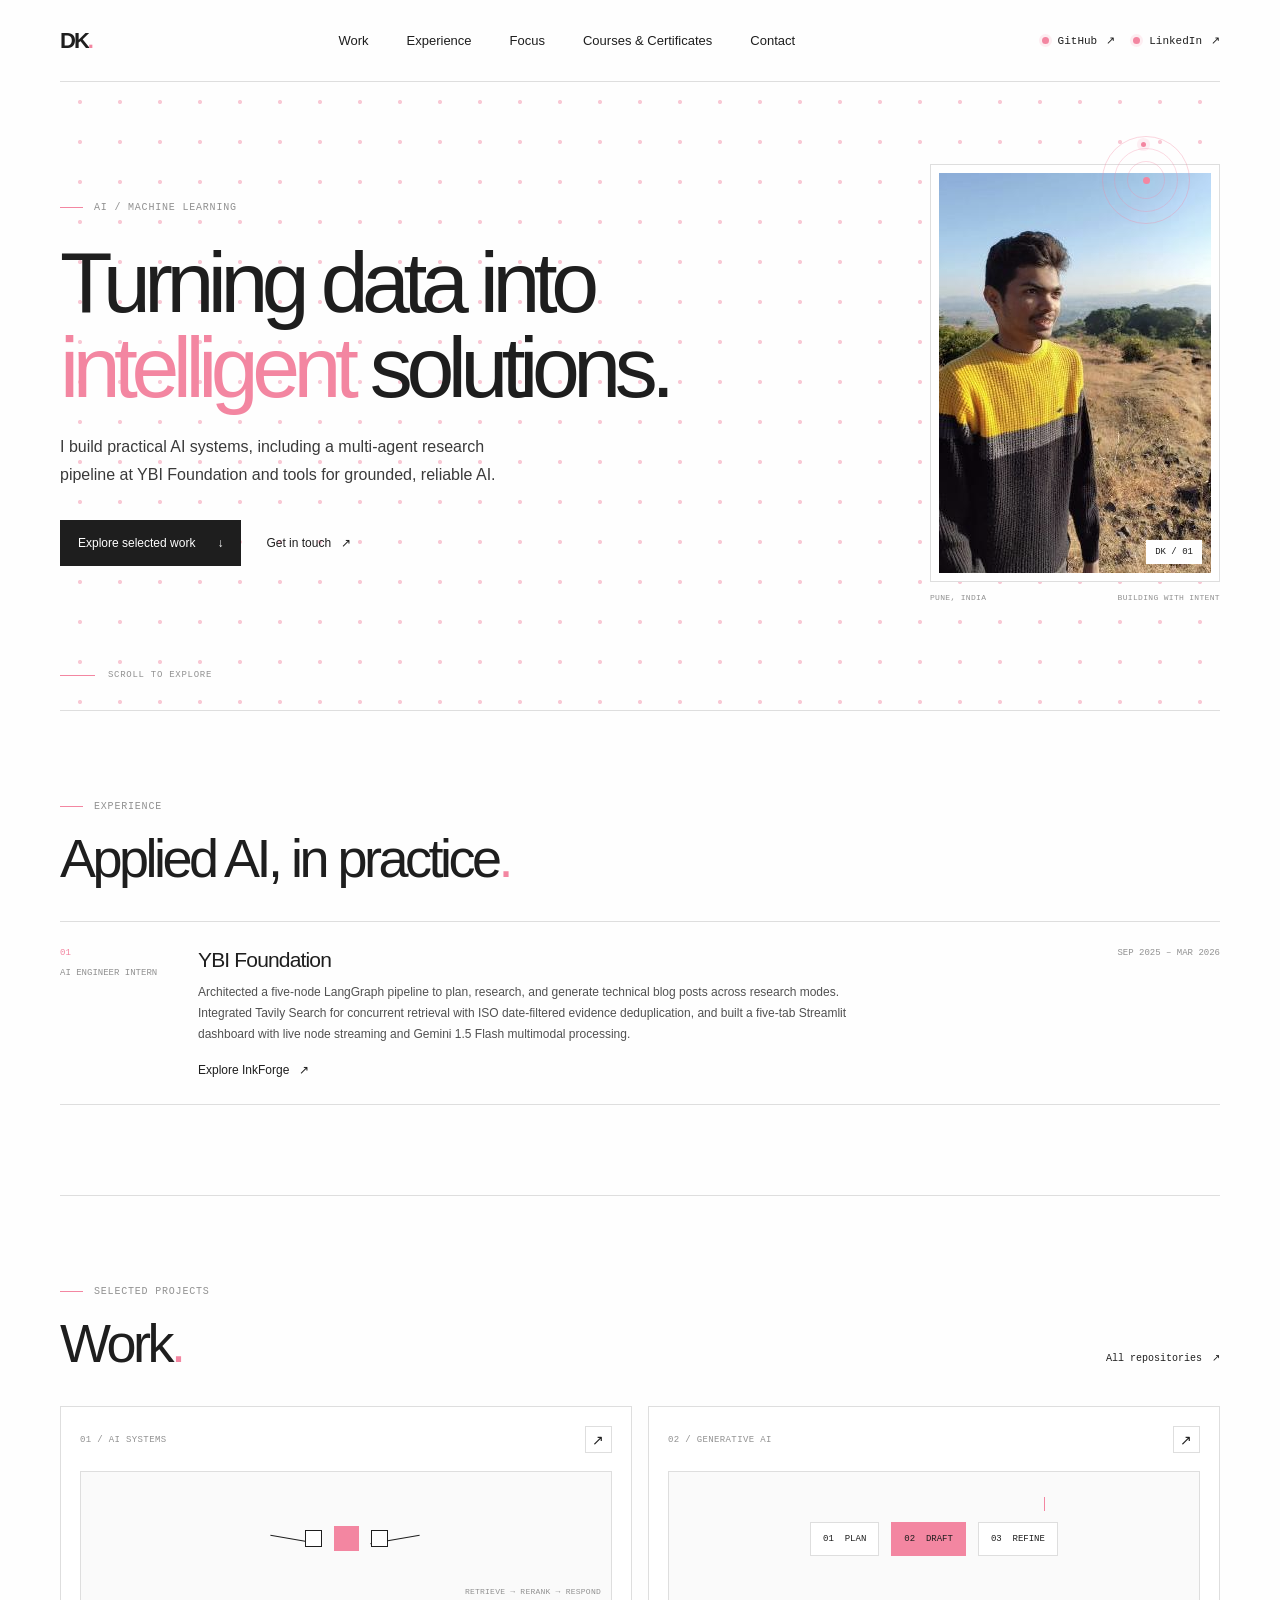
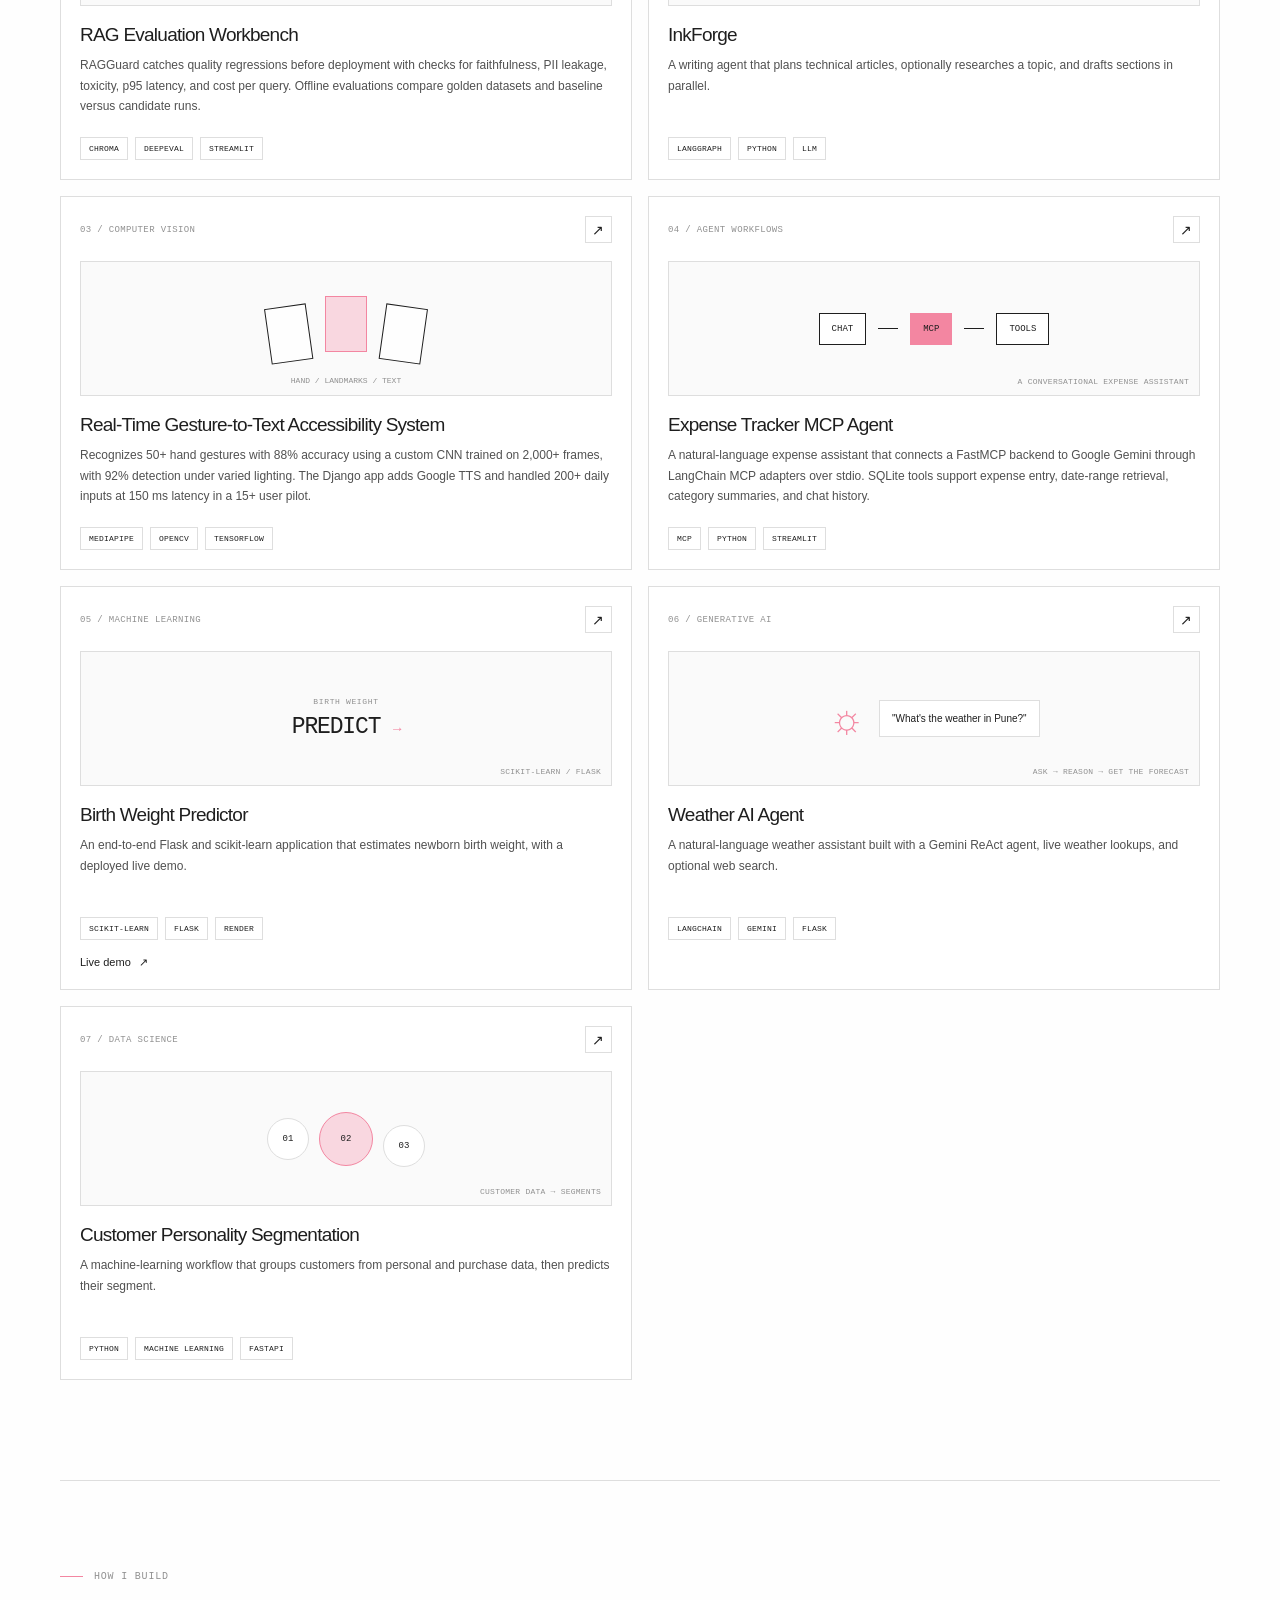
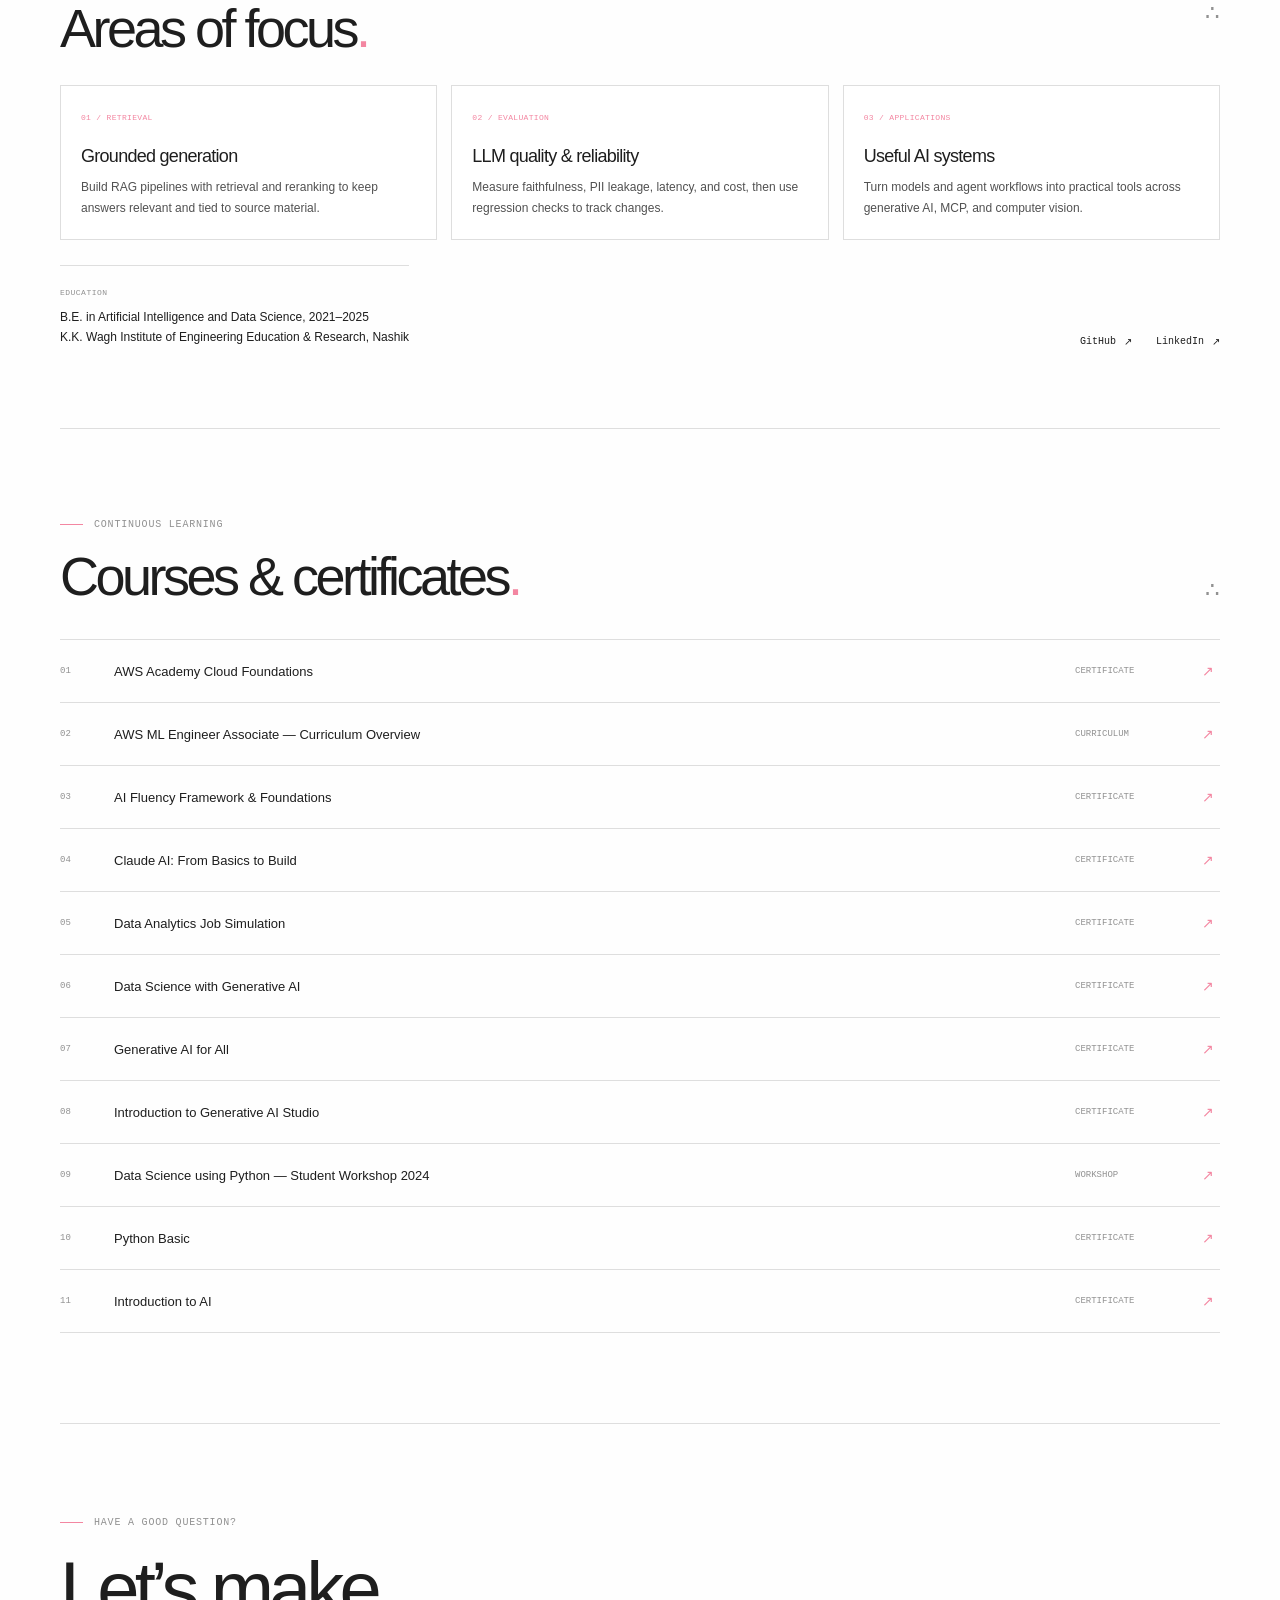
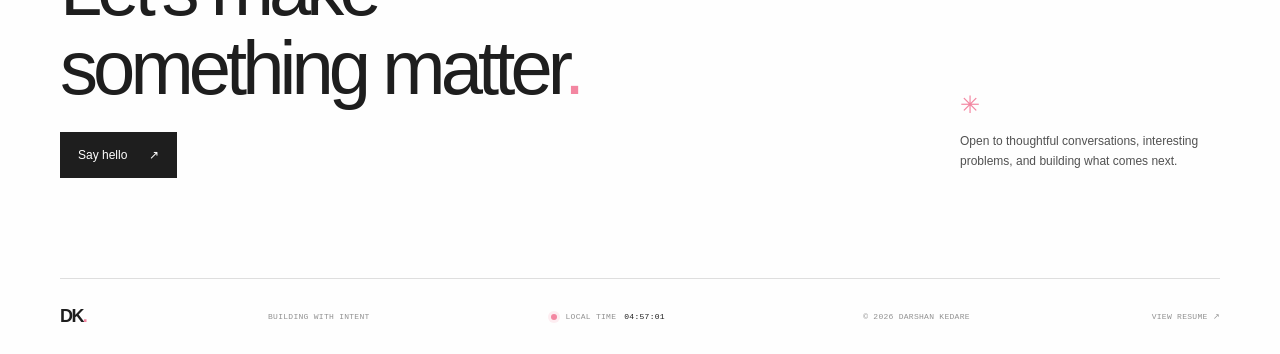
==== commit d043e9c3: "Refresh portfolio stylesheet" ====
--- a/index.html
+++ b/index.html
@@ -14,7 +14,7 @@
       content="Darshan Kedare builds practical AI applications across machine learning, generative AI, retrieval-augmented generation, and computer vision."
     >
     <title>Darshan Kedare — AI Engineer</title>
-    <link rel="stylesheet" href="styles.css">
+    <link rel="stylesheet" href="styles.css?v=20261029">
     <script src="script.js" defer></script>
   </head>
   <body>
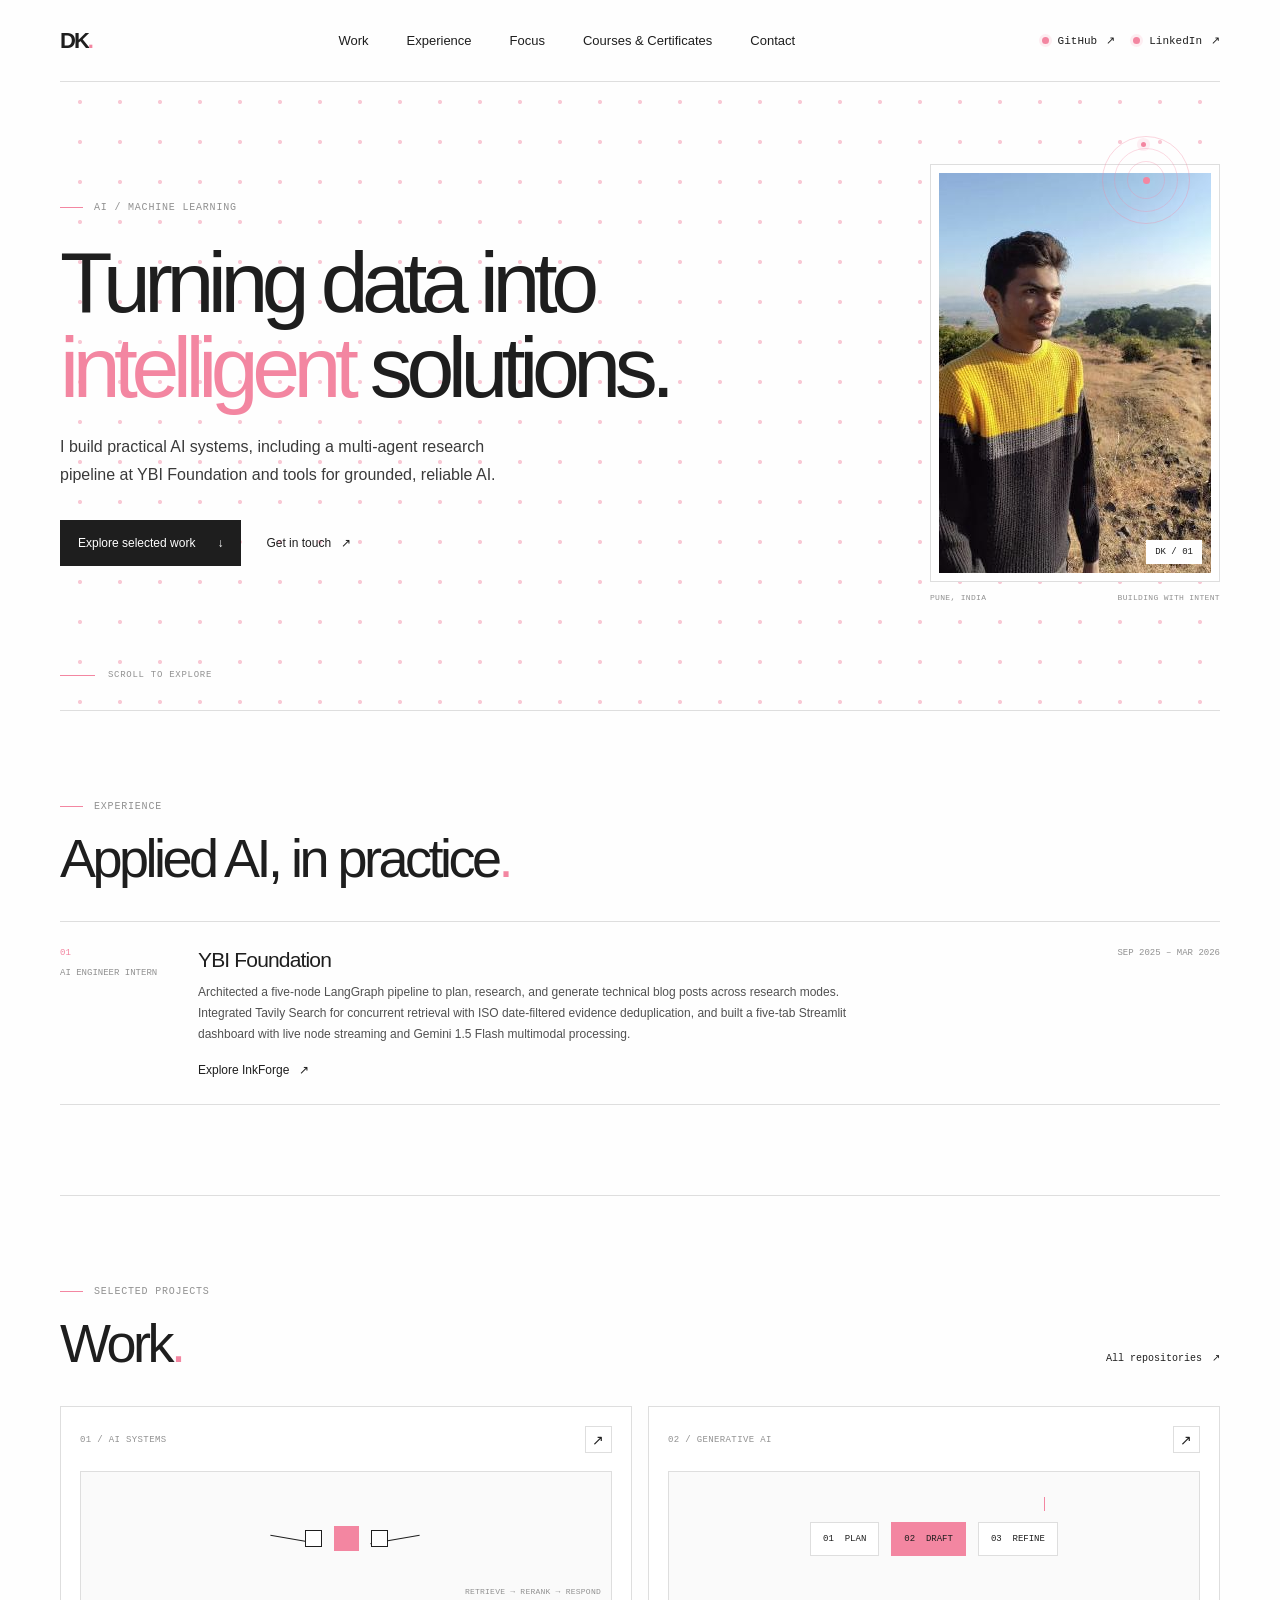
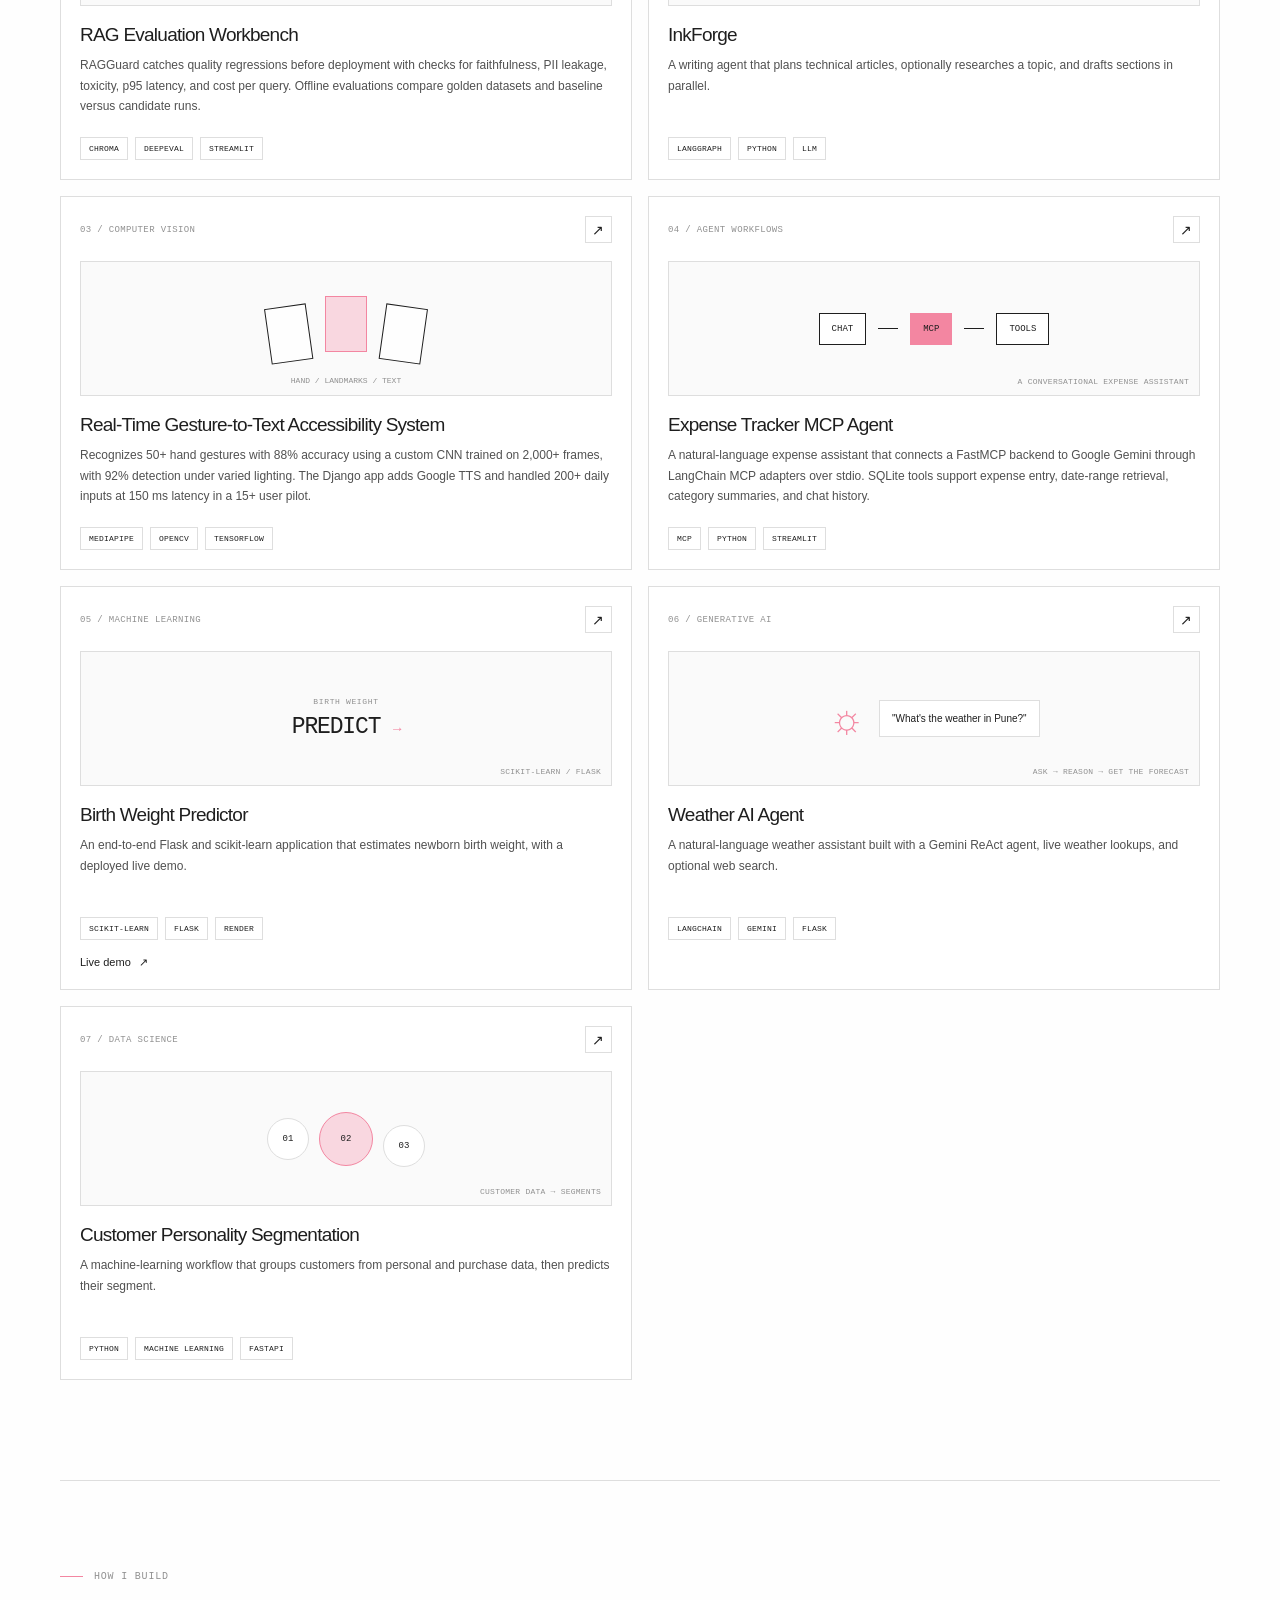
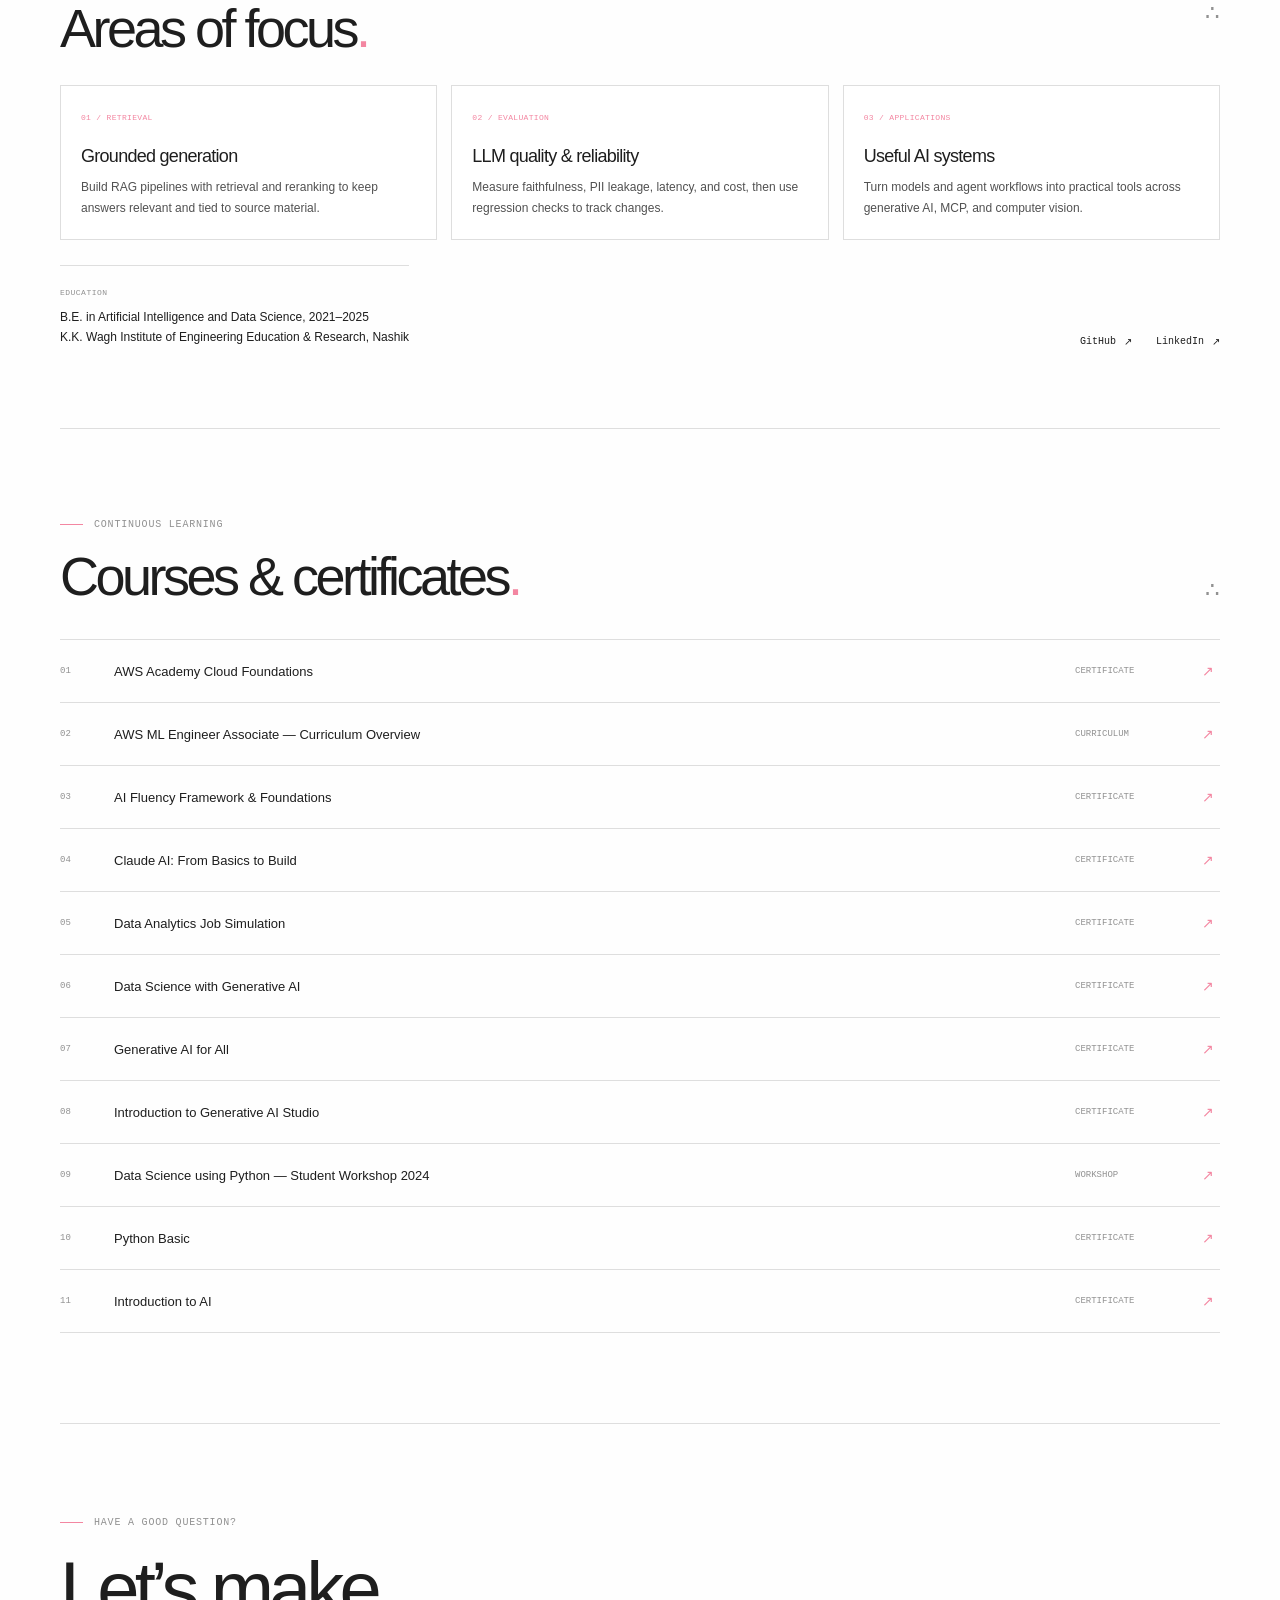
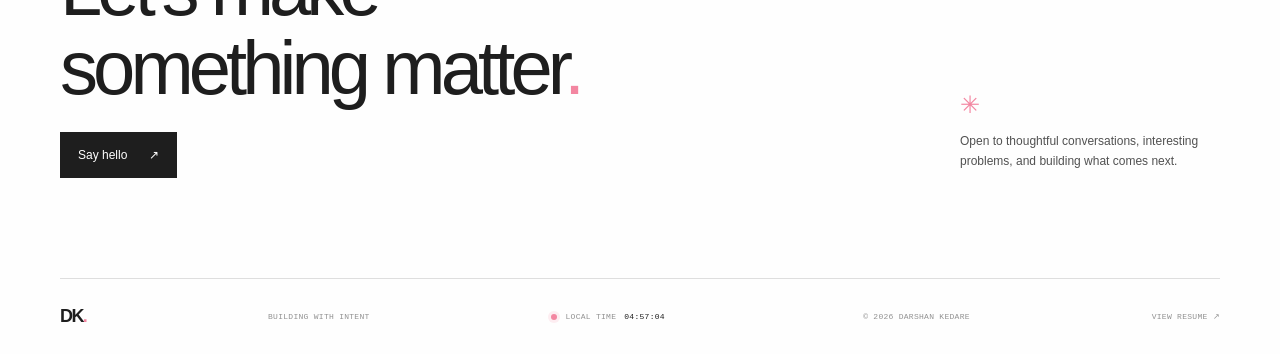
==== commit 1147590b: "Update resume link" ====
--- a/index.html
+++ b/index.html
@@ -382,7 +382,7 @@
         <time id="live-clock" class="live-clock" aria-label="Current local time">--:--:--</time>
       </div>
       <span class="footer-copyright">© <span id="current-year"></span> DARSHAN KEDARE</span>
-      <a class="footer-copyright footer-resume" href="https://drive.google.com/file/d/17VynoHYuuc80HJX9ZwBjBG7s2COwHY3r/view?usp=sharing" target="_blank" rel="noreferrer">VIEW RESUME <span aria-hidden="true">↗</span></a>
+      <a class="footer-copyright footer-resume" href="https://drive.google.com/file/d/1gMlap03apy2HqlSNhYHlBZNNj87-ZtRo/view?usp=sharing" target="_blank" rel="noreferrer">VIEW RESUME <span aria-hidden="true">↗</span></a>
     </footer>
   </body>
 </html>
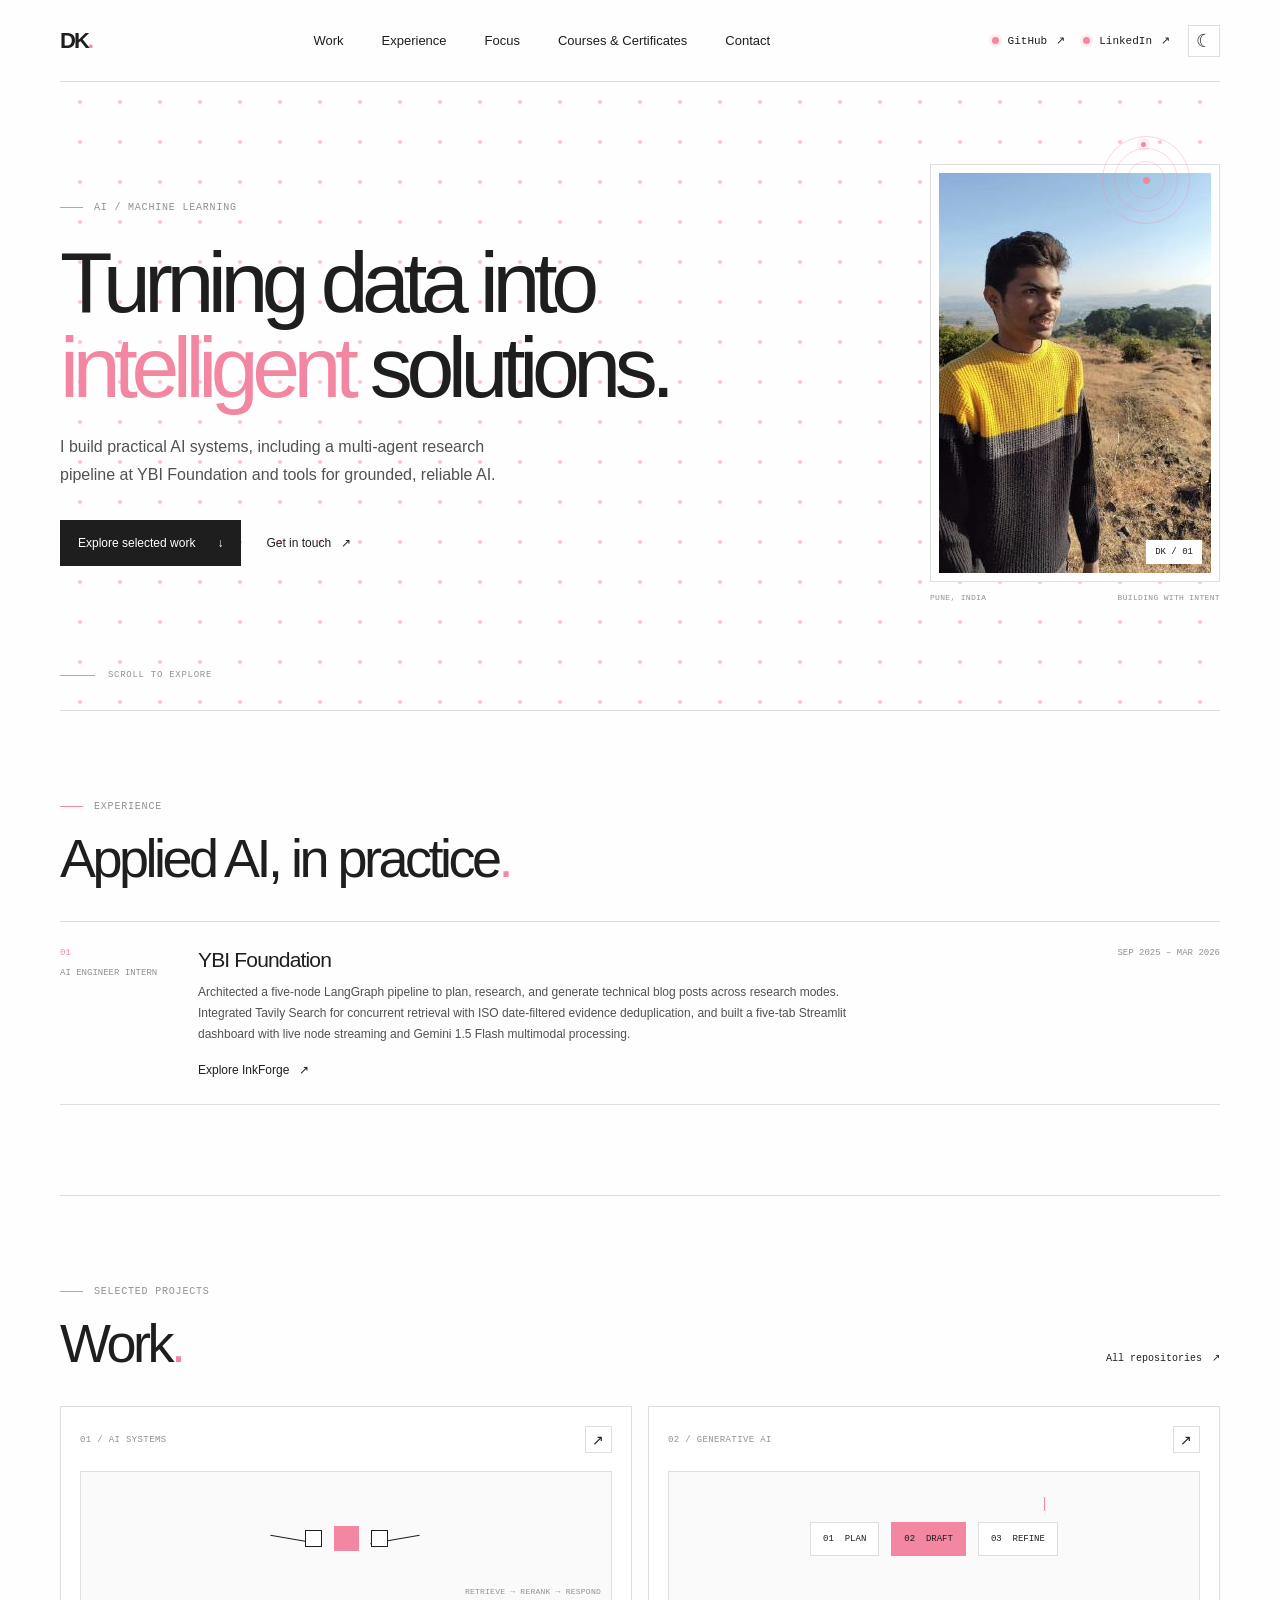
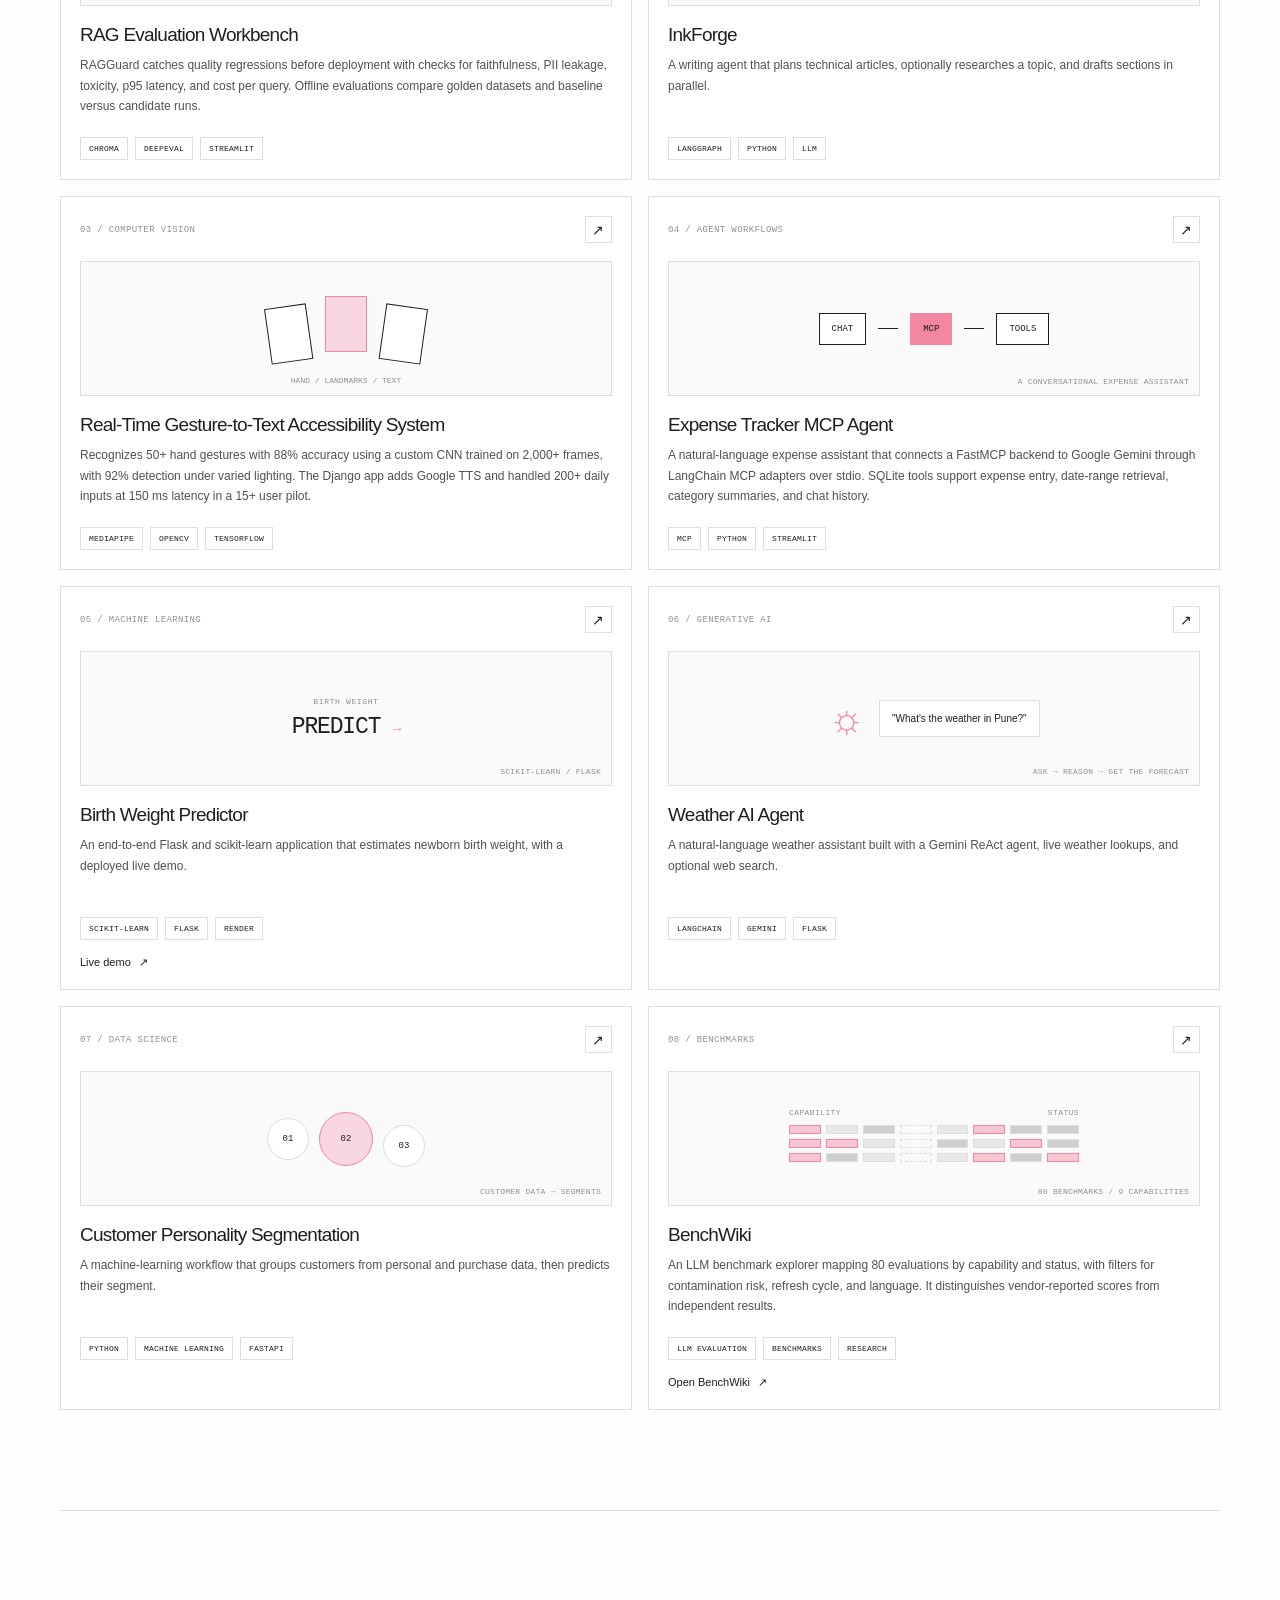
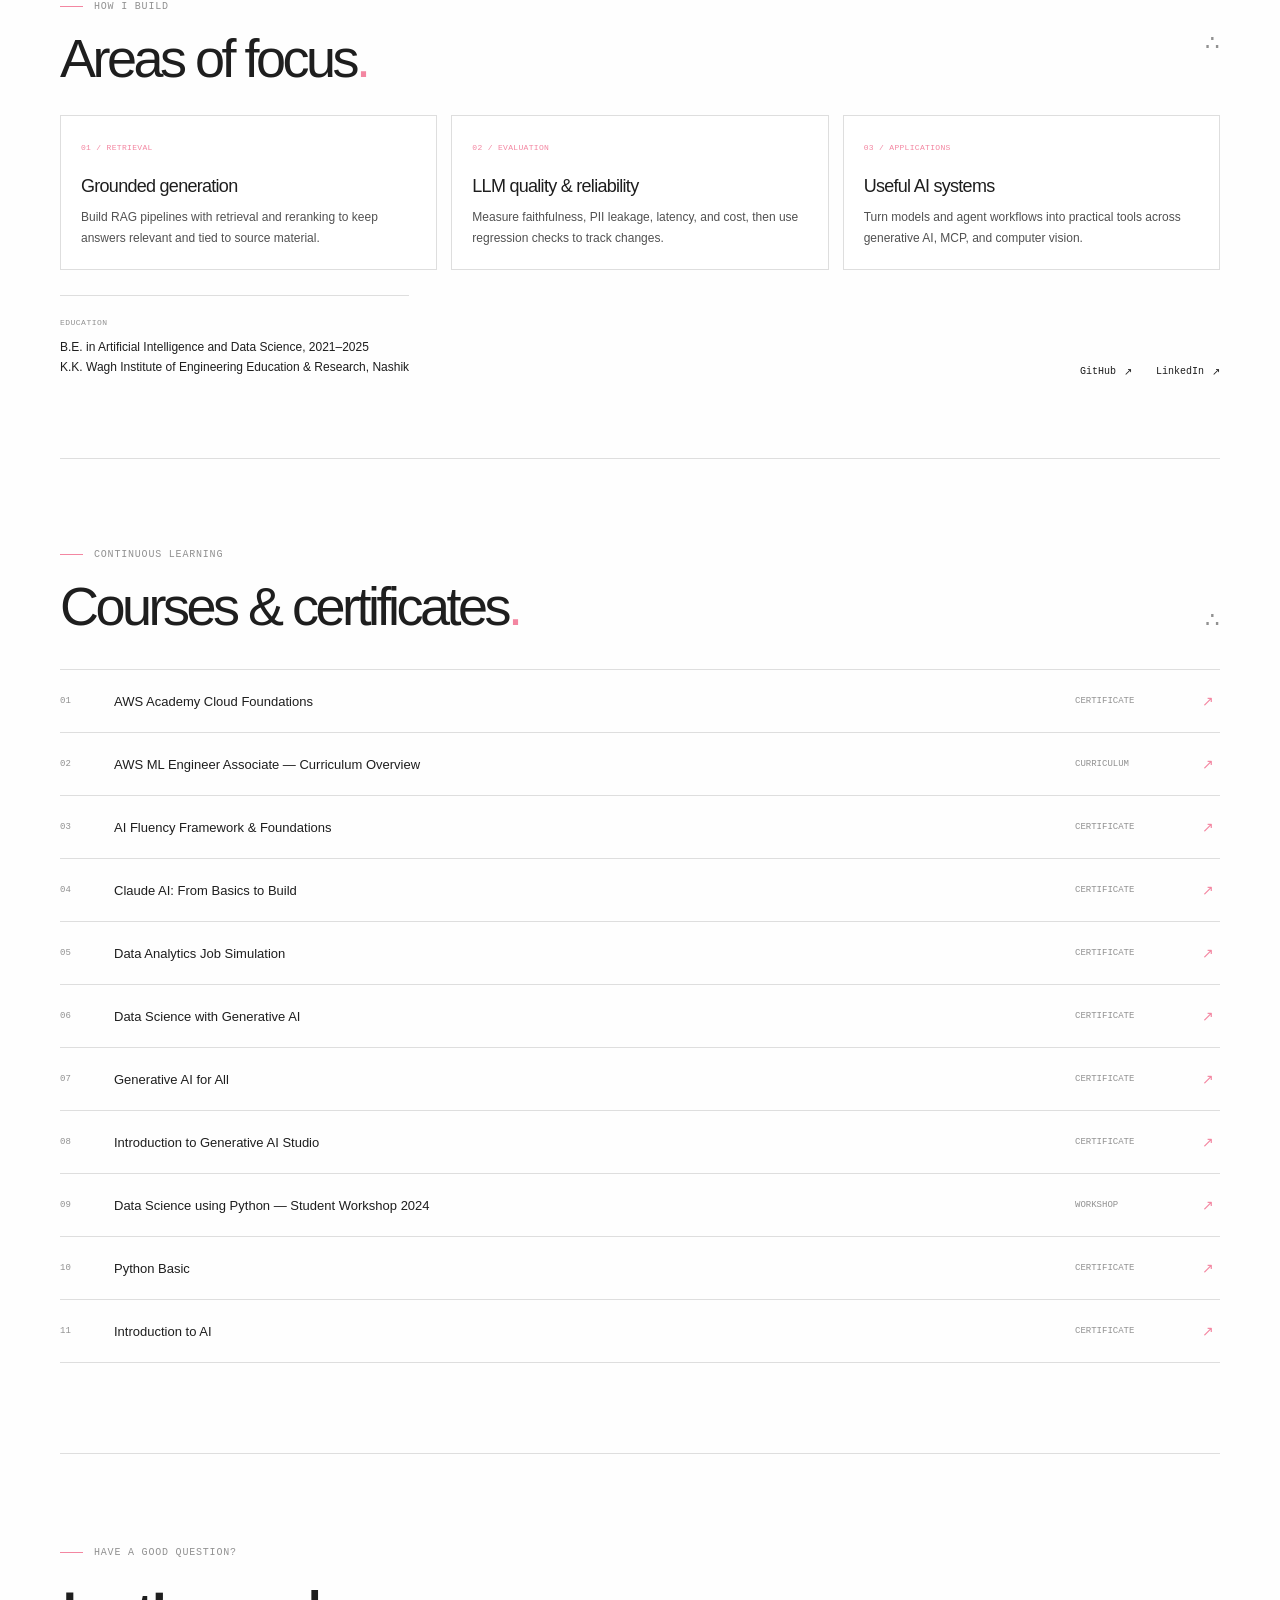
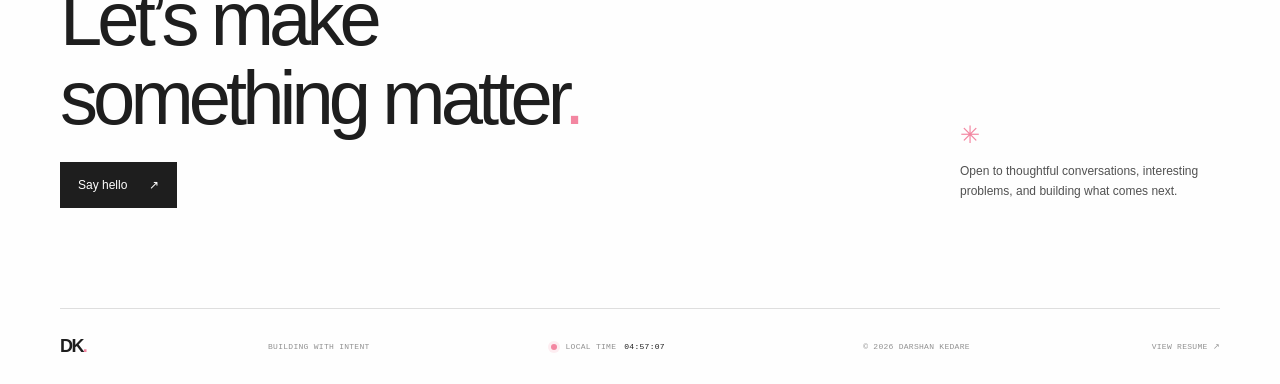
==== commit 9015af3f: "Add theme toggle and mobile responsive layout" ====
--- a/index.html
+++ b/index.html
@@ -14,7 +14,7 @@
       content="Darshan Kedare builds practical AI applications across machine learning, generative AI, retrieval-augmented generation, and computer vision."
     >
     <title>Darshan Kedare — AI Engineer</title>
-    <link rel="stylesheet" href="styles.css?v=20261029">
+    <link rel="stylesheet" href="styles.css?v=20261029-mobile3">
     <script src="script.js" defer></script>
   </head>
   <body>
@@ -40,6 +40,9 @@
           LinkedIn
           <span aria-hidden="true">↗</span>
         </a>
+        <button class="theme-toggle" id="theme-toggle" type="button" aria-label="Switch to dark mode" title="Switch to dark mode">
+          <span id="theme-icon" aria-hidden="true">☾</span>
+        </button>
       </div>
     </header>
 
@@ -237,6 +240,29 @@
             <div class="tag-list" aria-label="Technologies">
               <span>PYTHON</span><span>MACHINE LEARNING</span><span>FASTAPI</span>
             </div>
+          </article>          <article class="project-card">
+            <div class="project-topline">
+              <span class="project-number">08 / BENCHMARKS</span>
+              <a class="project-open" href="https://benchwiki.vercel.app/" target="_blank" rel="noreferrer" aria-label="Open BenchWiki">↗</a>
+            </div>
+            <div class="project-visual visual-benchwiki" aria-hidden="true">
+              <div class="benchwiki-header"><span>CAPABILITY</span><span>STATUS</span></div>
+              <div class="benchwiki-matrix">
+                <i class="benchwiki-cell bench-active"></i><i class="benchwiki-cell bench-aging"></i><i class="benchwiki-cell bench-saturated"></i><i class="benchwiki-cell bench-deprecated"></i>
+                <i class="benchwiki-cell bench-aging"></i><i class="benchwiki-cell bench-active"></i><i class="benchwiki-cell bench-saturated"></i><i class="benchwiki-cell bench-saturated"></i>
+                <i class="benchwiki-cell bench-active"></i><i class="benchwiki-cell bench-active"></i><i class="benchwiki-cell bench-aging"></i><i class="benchwiki-cell bench-deprecated"></i>
+                <i class="benchwiki-cell bench-saturated"></i><i class="benchwiki-cell bench-aging"></i><i class="benchwiki-cell bench-active"></i><i class="benchwiki-cell bench-saturated"></i>
+                <i class="benchwiki-cell bench-active"></i><i class="benchwiki-cell bench-saturated"></i><i class="benchwiki-cell bench-aging"></i><i class="benchwiki-cell bench-deprecated"></i>
+                <i class="benchwiki-cell bench-aging"></i><i class="benchwiki-cell bench-active"></i><i class="benchwiki-cell bench-saturated"></i><i class="benchwiki-cell bench-active"></i>
+              </div>
+              <span class="visual-label">80 BENCHMARKS / 9 CAPABILITIES</span>
+            </div>
+            <h3>BenchWiki</h3>
+            <p>An LLM benchmark explorer mapping 80 evaluations by capability and status, with filters for contamination risk, refresh cycle, and language. It distinguishes vendor-reported scores from independent results.</p>
+            <div class="tag-list" aria-label="Topics">
+              <span>LLM EVALUATION</span><span>BENCHMARKS</span><span>RESEARCH</span>
+            </div>
+            <a class="project-demo" href="https://benchwiki.vercel.app/" target="_blank" rel="noreferrer">Open BenchWiki <span aria-hidden="true">↗</span></a>
           </article>
         </div>
       </section>
--- a/styles.css
+++ b/styles.css
@@ -5,9 +5,25 @@
   --muted: #858585e6;
   --accent: #f386a1;
   --border: #dedede;
+  --body-muted: #515151;
+  --visual-bg: #fafafa;
+  --status-aging: #e8e8e8;
+  --status-saturated: #cfcfcf;
   --font-sans: "Arial", "Helvetica Neue", sans-serif;
   --font-mono: "SFMono-Regular", Consolas, "Liberation Mono", monospace;
   --page-width: 1160px;
+}
+:root[data-theme="dark"] {
+  color-scheme: dark;
+  --bg: #111113;
+  --surface: #1b1b1f;
+  --text: #f1f1f3;
+  --muted: #a3a3ad;
+  --border: #35353b;
+  --body-muted: #c2c2ca;
+  --visual-bg: #17171b;
+  --status-aging: #38383f;
+  --status-saturated: #515159;
 }
 
 * {
@@ -155,6 +171,31 @@
   align-items: center;
   gap: 18px;
 }
+.theme-toggle {
+  width: 32px;
+  height: 32px;
+  display: grid;
+  place-items: center;
+  padding: 0;
+  border: 1px solid var(--border);
+  background: var(--surface);
+  color: var(--text);
+  font: inherit;
+  font-size: 18px;
+  line-height: 1;
+  cursor: pointer;
+  transition: color 160ms ease, border-color 160ms ease, background 160ms ease;
+}
+
+.theme-toggle:hover {
+  border-color: var(--accent);
+  color: var(--accent);
+}
+
+.theme-toggle:focus-visible {
+  outline: 2px solid var(--accent);
+  outline-offset: 3px;
+}
 
 .status-dot {
   width: 7px;
@@ -225,7 +266,7 @@
 .hero-description {
   max-width: 440px;
   margin-bottom: 31px;
-  color: #3a3a3a;
+  color: var(--body-muted);
   font-size: 16px;
   line-height: 1.75;
 }
@@ -413,7 +454,7 @@
   margin-block: 18px;
   overflow: hidden;
   border: 1px solid var(--border);
-  background-color: #fafafa;
+  background-color: var(--visual-bg);
   background-image: radial-gradient(var(--border) 0.7px, transparent 0.7px);
   background-size: 12px 12px;
 }
@@ -488,7 +529,7 @@
   width: 42px;
   height: 56px;
   border: 1px solid var(--text);
-  background: rgb(255 255 255 / 78%);
+  background: var(--surface);
 }
 
 .sign-frame-a {
@@ -575,6 +616,53 @@
 
 .visual-segmentation {
   gap: 10px;
+}
+.visual-benchwiki {
+  flex-direction: column;
+  gap: 8px;
+  padding: 12px 16px 20px;
+}
+
+.benchwiki-header {
+  width: min(290px, 85%);
+  display: flex;
+  justify-content: space-between;
+  color: var(--muted);
+  font-family: var(--font-mono);
+  font-size: 8px;
+  letter-spacing: 0.05em;
+}
+
+.benchwiki-matrix {
+  width: min(290px, 85%);
+  display: grid;
+  grid-template-columns: repeat(8, minmax(0, 1fr));
+  gap: 5px;
+}
+
+.benchwiki-cell {
+  height: 9px;
+  display: block;
+  border: 1px solid var(--border);
+  background: var(--surface);
+}
+
+.bench-active {
+  border-color: var(--accent);
+  background: rgb(243 134 161 / 45%);
+}
+
+.bench-aging {
+  background: var(--status-aging);
+}
+
+.bench-saturated {
+  background: var(--status-saturated);
+}
+
+.bench-deprecated {
+  border-style: dashed;
+  background: transparent;
 }
 
 .segment {
@@ -619,7 +707,7 @@
 .project-card > p {
   min-height: 63px;
   margin-bottom: 19px;
-  color: #515151;
+  color: var(--body-muted);
   font-size: 12px;
   line-height: 1.7;
 }
@@ -687,7 +775,7 @@
 .experience-details p {
   max-width: 650px;
   margin-bottom: 15px;
-  color: #515151;
+  color: var(--body-muted);
   font-size: 12px;
   line-height: 1.75;
 }
@@ -728,7 +816,7 @@
   min-width: 0;
   padding: 20px;
   border: 1px solid var(--border);
-  background: rgb(255 255 255 / 88%);
+  background: var(--surface);
 }
 
 .focus-number {
@@ -747,7 +835,7 @@
 
 .focus-card p {
   margin: 0;
-  color: #515151;
+  color: var(--body-muted);
   font-size: 12px;
   line-height: 1.75;
 }
@@ -859,7 +947,7 @@
 
 .contact-aside p {
   margin: 12px 0 0;
-  color: #515151;
+  color: var(--body-muted);
   font-size: 12px;
   line-height: 1.7;
 }
@@ -930,80 +1018,6 @@
   .section-shell,
   .site-header {
     width: min(calc(100% - 38px), var(--page-width));
-  }
-
-  .site-header {
-    height: 69px;
-  }
-
-  .primary-nav {
-    gap: 18px;
-  }
-
-  .hero {
-    min-height: auto;
-    grid-template-columns: 1fr 185px;
-    gap: 22px;
-    padding-block: 77px 93px;
-  }
-
-  .hero-portrait-wrap {
-    width: 185px;
-  }
-
-  .hero-orbit {
-    width: 70px;
-    height: 70px;
-    top: 34px;
-    right: 14px;
-  }
-
-  .hero-orbit::before {
-    width: 50px;
-    height: 50px;
-  }
-
-  .hero-orbit::after {
-    width: 29px;
-    height: 29px;
-  }
-
-  .orbit-satellite {
-    left: 30px;
-  }
-
-  h1 {
-    font-size: clamp(46px, 8.5vw, 66px);
-  }
-
-  .hero-description {
-    font-size: 14px;
-  }
-
-  .work-section,
-  .experience-section,
-  .focus-section,
-  .credentials-section {
-    padding-block: 70px;
-  }
-}
-
-@media (max-width: 560px) {
-  .section-shell,
-  .site-header {
-    width: min(calc(100% - 34px), var(--page-width));
-  }
-
-  .wordmark {
-    font-size: 20px;
-  }
-
-  .primary-nav {
-    order: 3;
-    width: 100%;
-    justify-content: space-between;
-    gap: 8px;
-    font-size: 10px;
   }
 
   .site-header {
@@ -1014,16 +1028,109 @@
     padding-block: 12px;
   }
 
+  .primary-nav {
+    order: 3;
+    width: 100%;
+    justify-content: space-between;
+    gap: 12px;
+    font-size: 11px;
+  }
+
+  .hero {
+    min-height: auto;
+    grid-template-columns: 1fr 185px;
+    gap: 22px;
+    padding-block: 77px 93px;
+  }
+
+  .hero-portrait-wrap {
+    width: 185px;
+  }
+
+  .hero-orbit {
+    width: 70px;
+    height: 70px;
+    top: 34px;
+    right: 14px;
+  }
+
+  .hero-orbit::before {
+    width: 50px;
+    height: 50px;
+  }
+
+  .hero-orbit::after {
+    width: 29px;
+    height: 29px;
+  }
+
+  .orbit-satellite {
+    left: 30px;
+  }
+
+  h1 {
+    font-size: clamp(46px, 8.5vw, 66px);
+  }
+
+  .hero-description {
+    font-size: 14px;
+  }
+
+  .work-section,
+  .experience-section,
+  .focus-section,
+  .credentials-section {
+    padding-block: 70px;
+  }
+}
+
+@media (max-width: 560px) {
+  .section-shell,
+  .site-header {
+    width: min(calc(100% - 34px), var(--page-width));
+  }
+
+  .wordmark {
+    font-size: 20px;
+  }
+
+  .primary-nav {
+    display: grid;
+    grid-template-columns: repeat(3, minmax(0, 1fr));
+    justify-content: stretch;
+    gap: 11px 9px;
+    font-size: 10px;
+  }
+
+  .primary-nav a {
+    min-height: 28px;
+    display: flex;
+    align-items: center;
+  }
+
+  .header-socials {
+    gap: 9px;
+  }
+
   .header-link {
-    gap: 6px;
-    font-size: 9px;
+    gap: 5px;
+    font-size: 8px;
+  }
+
+  .header-link > span:last-child {
+    display: none;
+  }
+
+  .theme-toggle {
+    width: 30px;
+    height: 30px;
   }
 
   .hero {
     grid-template-columns: 1fr;
-    gap: 31px;
-    padding-block: 65px 88px;
-    background-size: 40px 40px;
+    gap: 26px;
+    padding-block: 54px 78px;
+    background-size: 48px 48px;
   }
 
   .hero-copy {
@@ -1033,11 +1140,11 @@
   h1 {
     max-width: 430px;
     margin-block: 21px;
-    font-size: clamp(48px, 14vw, 68px);
+    font-size: clamp(42px, 12.5vw, 60px);
   }
 
   .hero-portrait-wrap {
-    width: min(68%, 245px);
+    width: min(82%, 300px);
     justify-self: start;
     margin-left: auto;
   }
@@ -1049,7 +1156,7 @@
   }
 
   .portrait {
-    aspect-ratio: 1 / 0.92;
+    aspect-ratio: 4 / 5;
   }
 
   .scroll-cue {
@@ -1058,6 +1165,8 @@
 
   .section-heading {
     align-items: start;
+    flex-wrap: wrap;
+    gap: 12px;
   }
 
   .section-heading h2 {
@@ -1115,8 +1224,9 @@
   }
 
   .credential-item {
-    grid-template-columns: 27px minmax(0, 1fr) 75px 14px;
-    gap: 8px;
+    grid-template-columns: 25px minmax(0, 1fr) 64px 12px;
+    gap: 6px;
+    padding-block: 10px;
   }
 
   .credential-name {
@@ -1136,7 +1246,7 @@
   }
 
   .contact-copy h2 {
-    font-size: 54px;
+    font-size: clamp(43px, 13vw, 54px);
   }
 
   .contact-aside {
@@ -1164,8 +1274,8 @@
   }
 
   .primary-nav {
-    gap: 5px;
-    font-size: 8px;
+    gap: 7px 5px;
+    font-size: 9px;
   }
 
   .header-link {
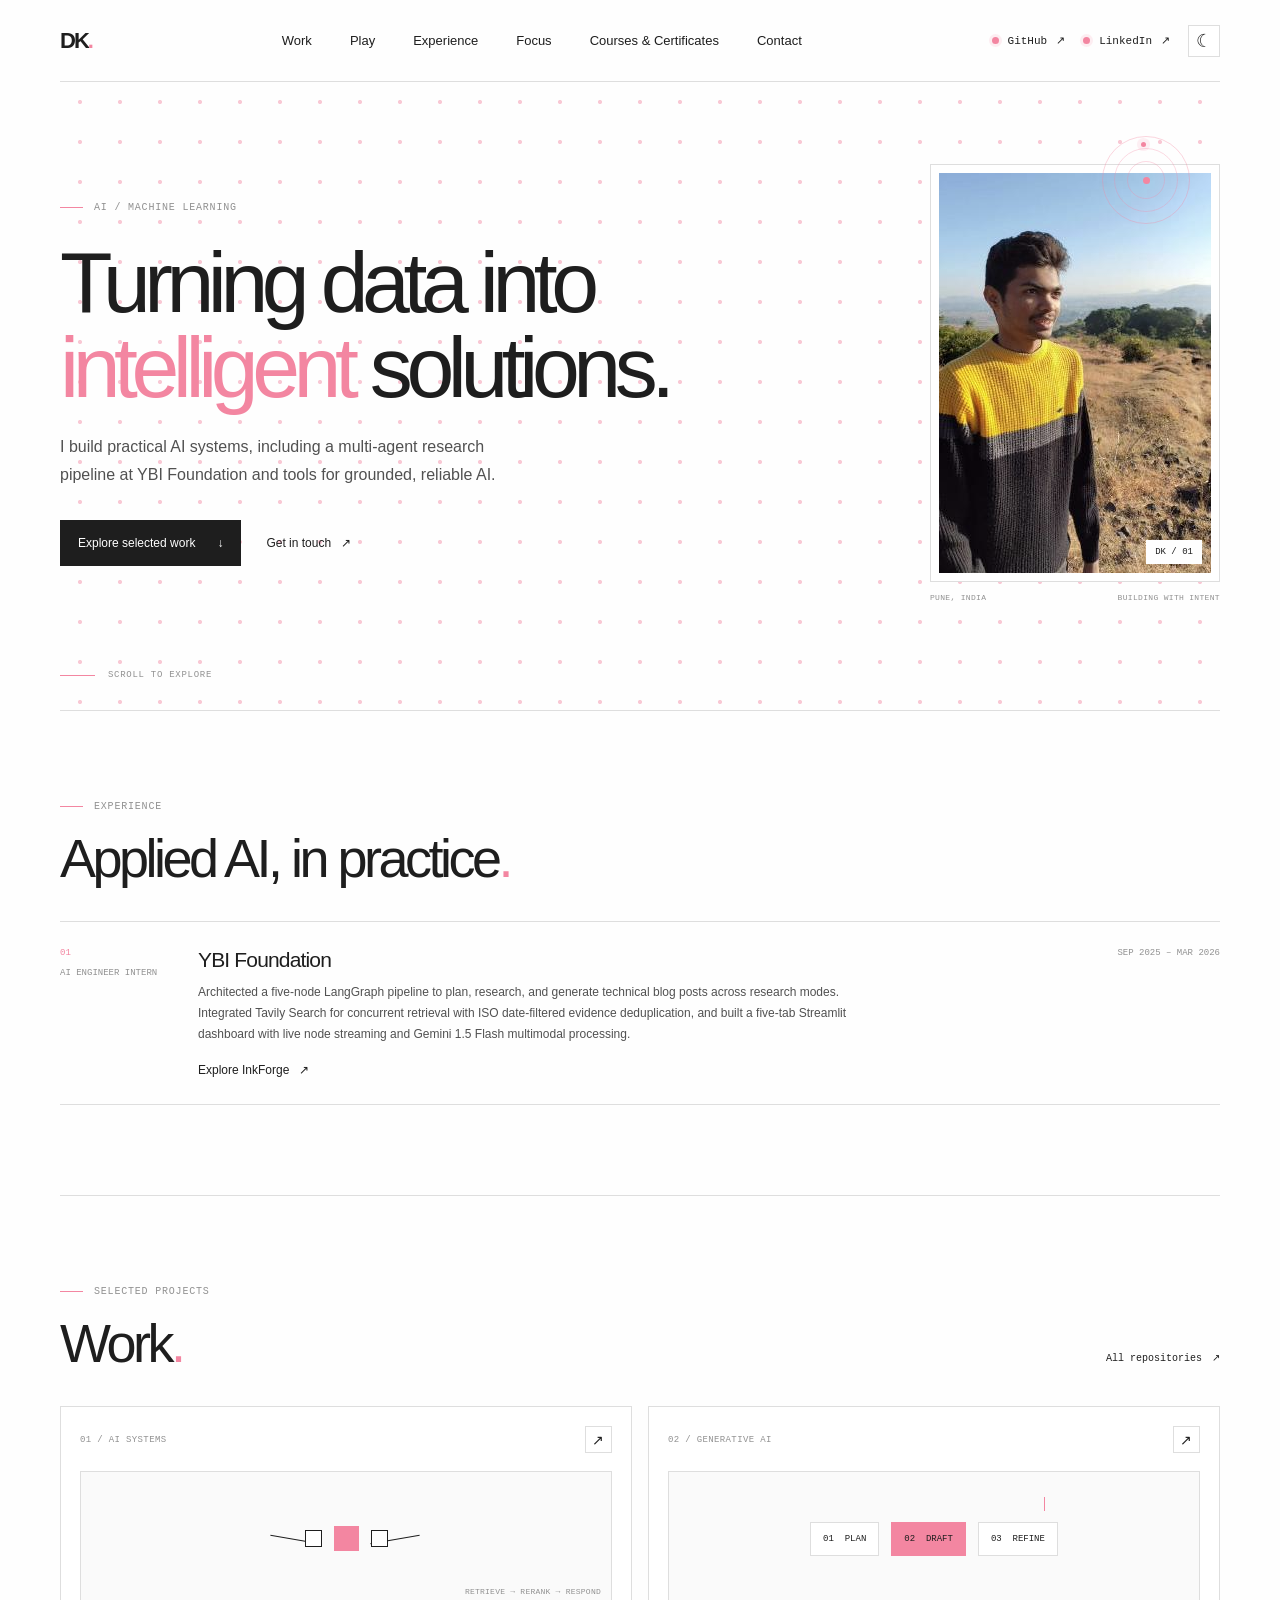
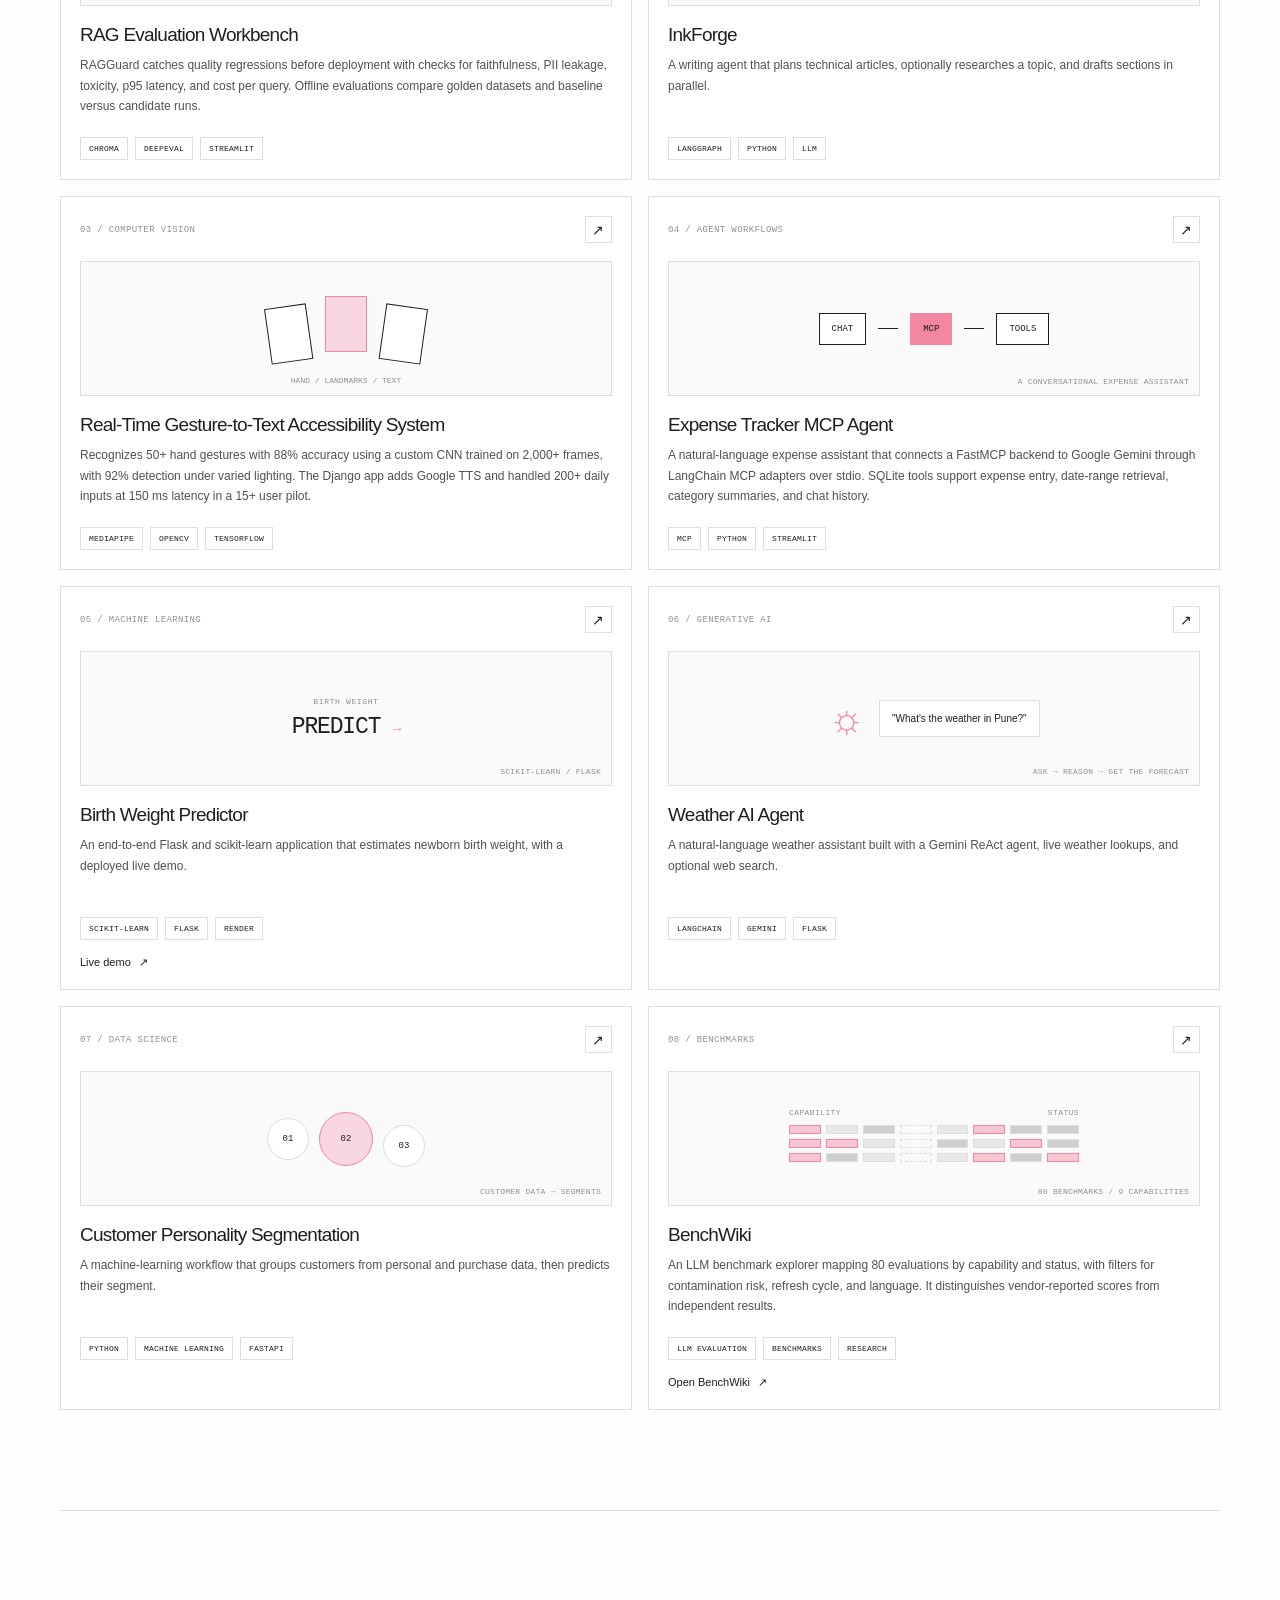
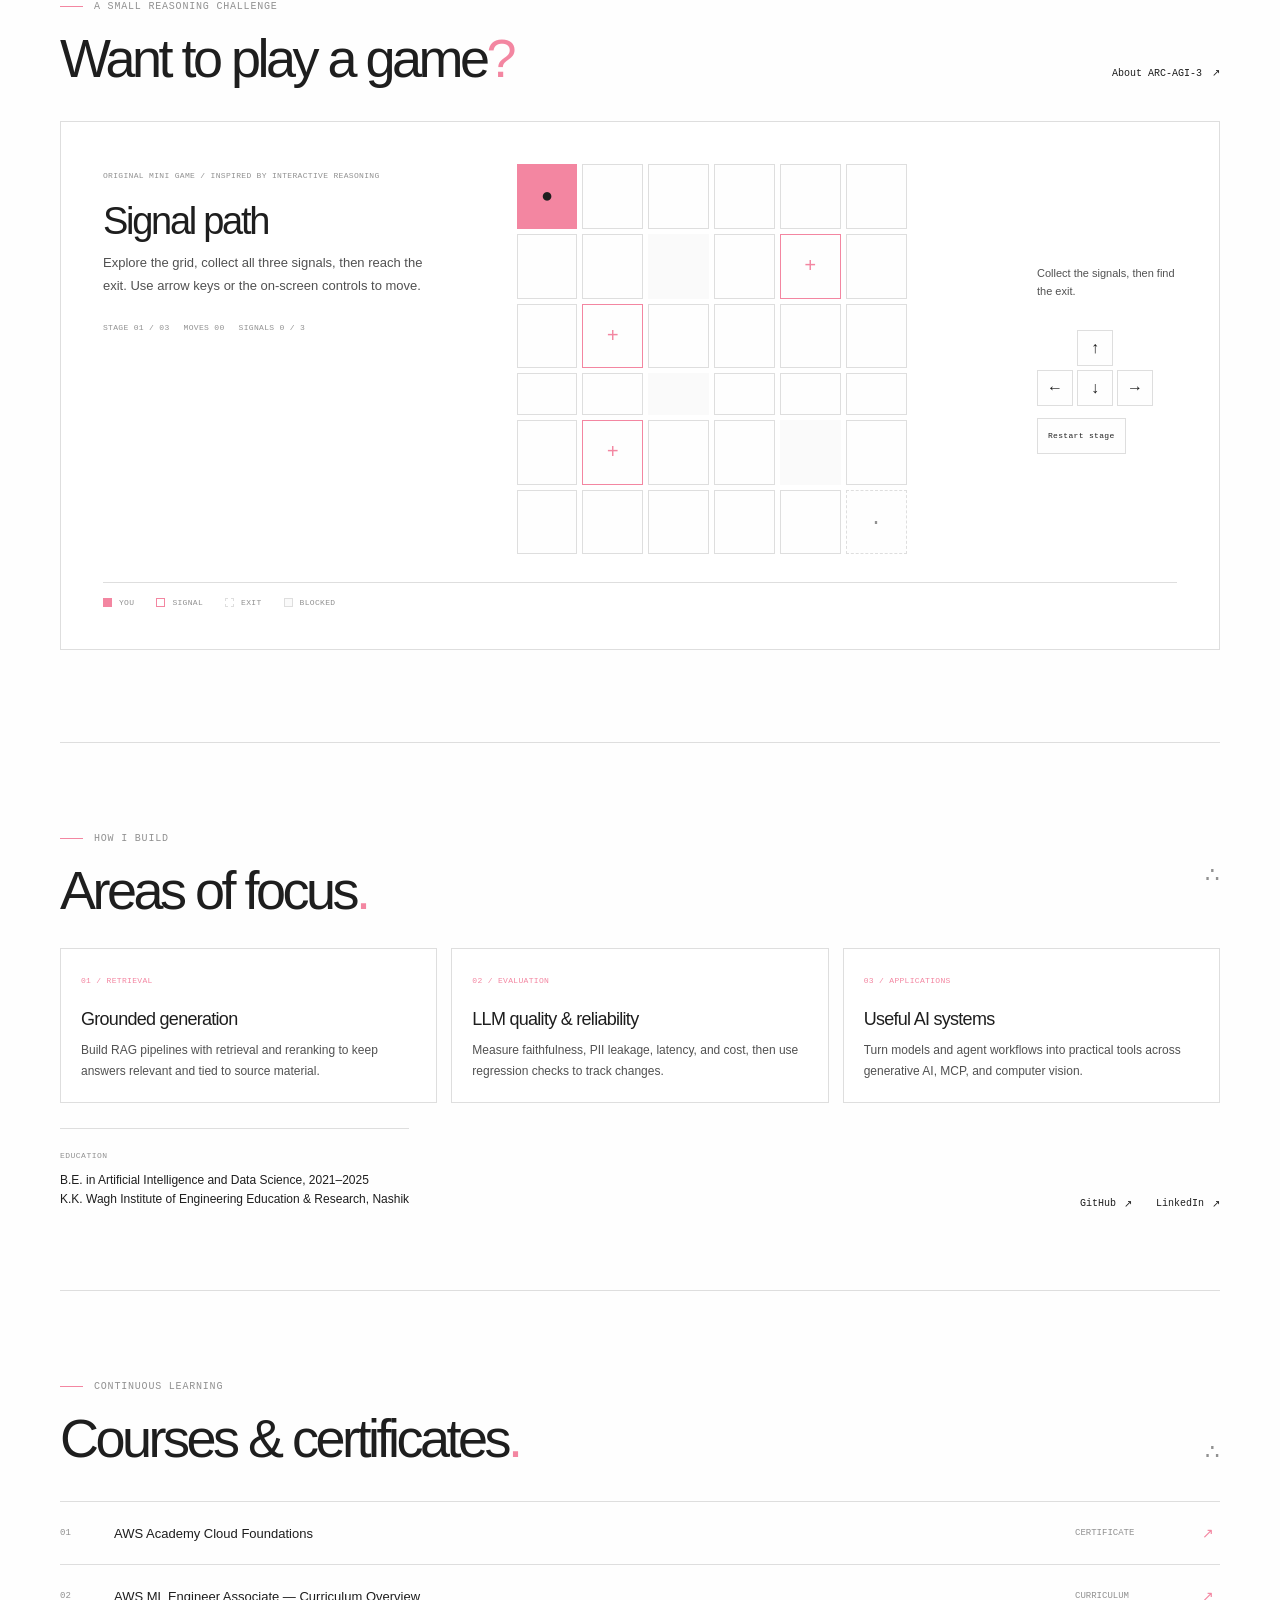
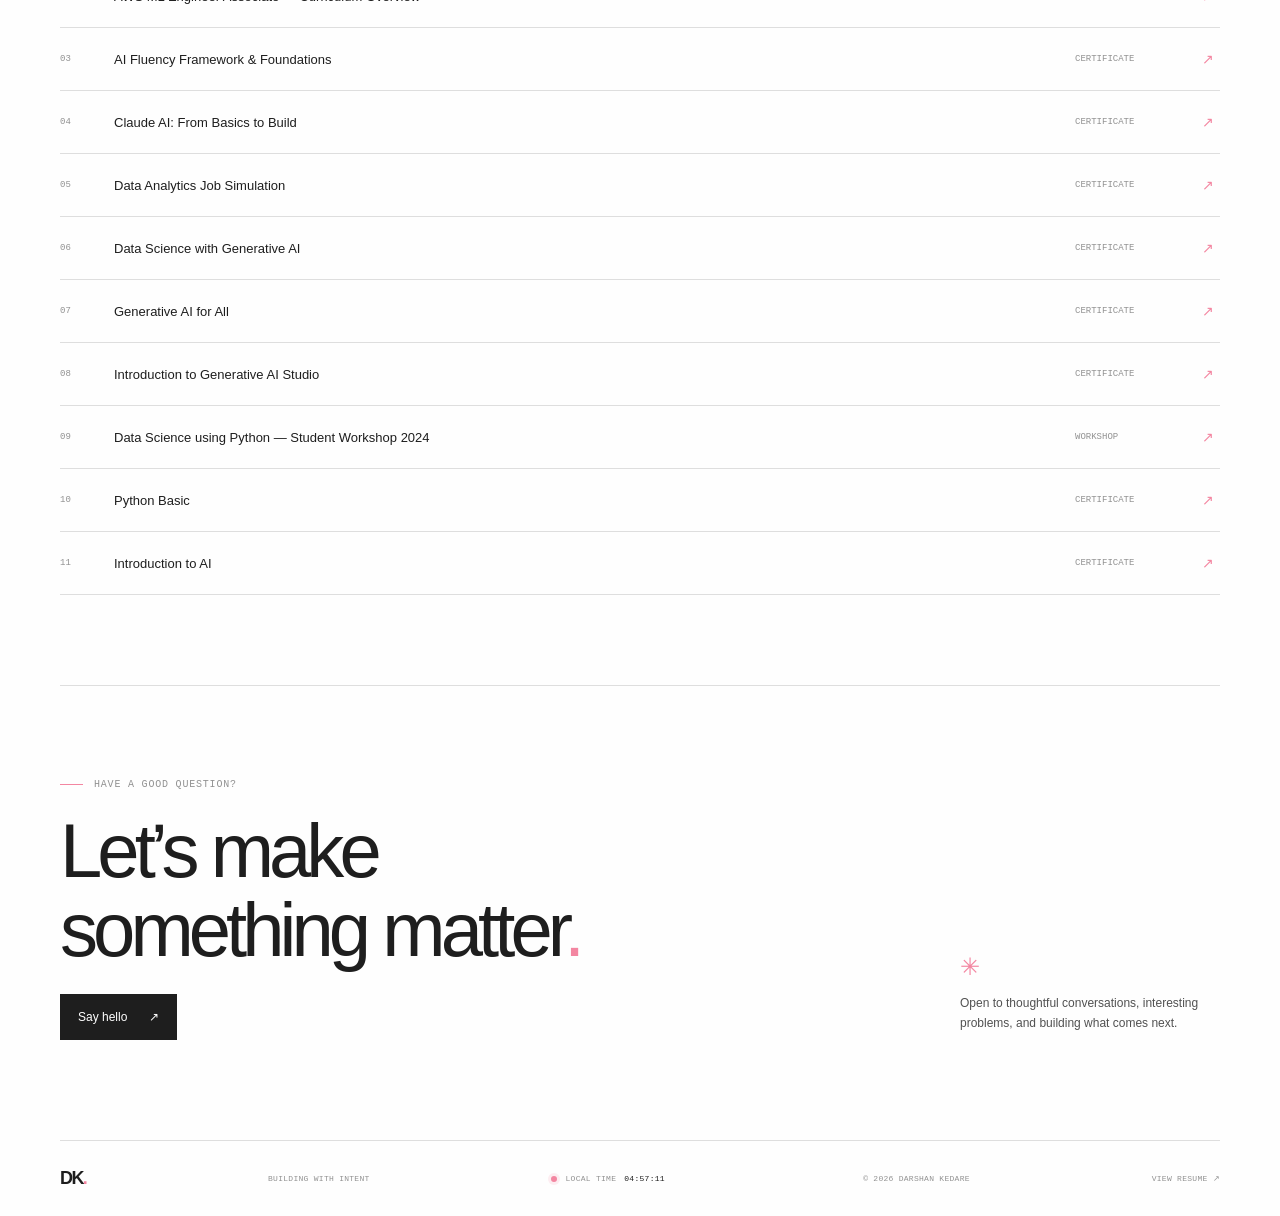
==== commit 80c4a11a: "Add interactive Signal Path game" ====
--- a/index.html
+++ b/index.html
@@ -14,7 +14,7 @@
       content="Darshan Kedare builds practical AI applications across machine learning, generative AI, retrieval-augmented generation, and computer vision."
     >
     <title>Darshan Kedare — AI Engineer</title>
-    <link rel="stylesheet" href="styles.css?v=20261029-mobile3">
+    <link rel="stylesheet" href="styles.css?v=20261029-game1">
     <script src="script.js" defer></script>
   </head>
   <body>
@@ -24,6 +24,7 @@
       </a>
       <nav class="primary-nav" aria-label="Main navigation">
         <a href="#work">Work</a>
+        <a href="#play">Play</a>
         <a href="#experience">Experience</a>
         <a href="#focus">Focus</a>
         <a href="#courses">Courses &amp; Certificates</a>
@@ -267,6 +268,52 @@
         </div>
       </section>
 
+      <section class="play-section section-shell" id="play" aria-labelledby="play-title">
+        <div class="section-heading">
+          <div>
+            <p class="eyebrow"><span class="eyebrow-rule"></span> A SMALL REASONING CHALLENGE</p>
+            <h2 id="play-title">Want to play a game<span class="accent-period">?</span></h2>
+          </div>
+          <a class="text-link section-link" href="https://arcprize.org/arc-agi/3" target="_blank" rel="noreferrer">
+            About ARC-AGI-3 <span aria-hidden="true">↗</span>
+          </a>
+        </div>
+        <div class="signal-game" id="signal-game">
+          <div class="game-intro">
+            <span class="game-kicker">ORIGINAL MINI GAME / INSPIRED BY INTERACTIVE REASONING</span>
+            <h3>Signal path</h3>
+            <p>Explore the grid, collect all three signals, then reach the exit. Use arrow keys or the on-screen controls to move.</p>
+            <div class="game-stats" aria-label="Game progress">
+              <span id="game-level">STAGE 01 / 03</span>
+              <span id="game-moves">MOVES 00</span>
+              <span id="game-signals">SIGNALS 0 / 3</span>
+            </div>
+          </div>
+          <div class="game-play-area">
+            <div class="game-board" id="game-board" role="grid" tabindex="0" aria-label="Signal Path game grid. Use arrow keys to move."></div>
+            <div class="game-tools">
+              <p class="game-status" id="game-status" role="status" aria-live="polite">Collect the signals, then find the exit.</p>
+              <div class="game-actions">
+                <div class="game-pad" aria-label="Movement controls">
+                  <button type="button" data-move="up" aria-label="Move up">↑</button>
+                  <button type="button" data-move="left" aria-label="Move left">←</button>
+                  <button type="button" data-move="down" aria-label="Move down">↓</button>
+                  <button type="button" data-move="right" aria-label="Move right">→</button>
+                </div>
+                <button type="button" class="game-reset" id="game-reset">Restart stage</button>
+                <button type="button" class="game-reset game-next" id="game-next" hidden>Next stage <span aria-hidden="true">→</span></button>
+              </div>
+            </div>
+          </div>
+          <div class="game-legend" aria-label="Grid legend">
+            <span><i class="legend-player"></i> YOU</span>
+            <span><i class="legend-signal"></i> SIGNAL</span>
+            <span><i class="legend-exit"></i> EXIT</span>
+            <span><i class="legend-wall"></i> BLOCKED</span>
+          </div>
+        </div>
+      </section>
+
       <section class="focus-section section-shell" id="focus" aria-labelledby="focus-title">
         <div class="section-heading">
           <div>
--- a/styles.css
+++ b/styles.css
@@ -787,6 +787,243 @@
   font-size: 9px;
 }
 
+
+.play-section {
+  padding-block: 88px 92px;
+  border-top: 1px solid var(--border);
+}
+
+.signal-game {
+  display: grid;
+  grid-template-columns: minmax(210px, 0.72fr) minmax(0, 1.28fr);
+  gap: 28px 42px;
+  padding: clamp(20px, 4vw, 42px);
+  border: 1px solid var(--border);
+  background: var(--surface);
+}
+
+.game-intro h3 {
+  margin: 17px 0 9px;
+  font-size: clamp(28px, 3vw, 38px);
+  font-weight: 500;
+  letter-spacing: -0.06em;
+}
+
+.game-intro p {
+  max-width: 320px;
+  margin: 0;
+  color: var(--body-muted);
+  font-size: 13px;
+  line-height: 1.75;
+}
+
+.game-kicker,
+.game-stats,
+.game-legend,
+.game-reset {
+  font-family: var(--font-mono);
+  letter-spacing: 0.04em;
+}
+
+.game-kicker {
+  color: var(--muted);
+  font-size: 8px;
+  line-height: 1.6;
+}
+
+.game-stats {
+  display: flex;
+  flex-wrap: wrap;
+  gap: 8px 14px;
+  margin-top: 25px;
+  color: var(--muted);
+  font-size: 8px;
+}
+
+.game-play-area {
+  min-width: 0;
+  display: grid;
+  grid-template-columns: minmax(220px, 1fr) 140px;
+  align-items: center;
+  gap: 20px;
+}
+
+.game-board {
+  width: 100%;
+  max-width: 390px;
+  aspect-ratio: 1;
+  display: grid;
+  grid-template-columns: repeat(6, minmax(0, 1fr));
+  gap: 5px;
+  outline: none;
+}
+
+.game-board:focus-visible {
+  outline: 2px solid var(--accent);
+  outline-offset: 5px;
+}
+
+.game-cell {
+  min-width: 0;
+  display: grid;
+  place-items: center;
+  border: 1px solid var(--border);
+  background: var(--bg);
+  color: var(--text);
+  font-family: var(--font-mono);
+  font-size: clamp(12px, 2vw, 20px);
+  transition: background 140ms ease, border-color 140ms ease, color 140ms ease;
+}
+
+.game-cell.is-wall {
+  border-color: transparent;
+  background: var(--visual-bg);
+}
+
+.game-cell.is-player {
+  border-color: var(--accent);
+  background: var(--accent);
+  color: #1e1e1e;
+}
+
+.game-cell.is-signal {
+  border-color: var(--accent);
+  color: var(--accent);
+}
+
+.game-cell.is-exit {
+  border-style: dashed;
+  color: var(--muted);
+}
+
+.game-cell.is-exit:has(+ .is-player) {
+  color: var(--accent);
+}
+
+.game-tools {
+  align-self: center;
+}
+
+.game-status {
+  min-height: 48px;
+  margin: 0 0 17px;
+  color: var(--body-muted);
+  font-size: 11px;
+  line-height: 1.6;
+}
+
+.game-actions {
+  display: grid;
+  justify-items: start;
+  gap: 12px;
+}
+
+.game-pad {
+  display: grid;
+  grid-template-columns: repeat(3, 36px);
+  grid-template-rows: repeat(2, 36px);
+  gap: 4px;
+}
+
+.game-pad button,
+.game-reset {
+  border: 1px solid var(--border);
+  background: var(--bg);
+  color: var(--text);
+  cursor: pointer;
+  transition: border-color 150ms ease, color 150ms ease, background 150ms ease;
+}
+
+.game-pad button {
+  min-width: 36px;
+  min-height: 36px;
+  font-size: 16px;
+}
+
+.game-pad button:first-child {
+  grid-column: 2;
+}
+
+.game-pad button:nth-child(2) {
+  grid-column: 1;
+  grid-row: 2;
+}
+
+.game-pad button:nth-child(3) {
+  grid-column: 2;
+  grid-row: 2;
+}
+
+.game-pad button:nth-child(4) {
+  grid-column: 3;
+  grid-row: 2;
+}
+
+.game-pad button:hover,
+.game-reset:hover {
+  border-color: var(--accent);
+  color: var(--accent);
+}
+
+.game-pad button:focus-visible,
+.game-reset:focus-visible {
+  outline: 2px solid var(--accent);
+  outline-offset: 2px;
+}
+
+.game-reset {
+  min-height: 36px;
+  padding: 0 10px;
+  font-size: 8px;
+}
+
+.game-next {
+  border-color: var(--text);
+  background: var(--text);
+  color: var(--surface);
+}
+
+.game-legend {
+  grid-column: 1 / -1;
+  display: flex;
+  flex-wrap: wrap;
+  gap: 12px 22px;
+  padding-top: 15px;
+  border-top: 1px solid var(--border);
+  color: var(--muted);
+  font-size: 8px;
+}
+
+.game-legend span {
+  display: inline-flex;
+  align-items: center;
+  gap: 7px;
+}
+
+.game-legend i {
+  width: 9px;
+  height: 9px;
+  display: inline-block;
+  border: 1px solid var(--border);
+}
+
+.legend-player {
+  border-color: var(--accent) !important;
+  background: var(--accent);
+}
+
+.legend-signal {
+  border-color: var(--accent) !important;
+}
+
+.legend-exit {
+  border-style: dashed !important;
+}
+
+.legend-wall {
+  background: var(--visual-bg);
+}
+
 .focus-section {
   padding-block: 88px 80px;
   border-top: 1px solid var(--border);
@@ -1076,6 +1313,18 @@
     font-size: 14px;
   }
 
+  .signal-game {
+    grid-template-columns: 1fr;
+  }
+
+  .game-intro p {
+    max-width: 520px;
+  }
+
+  .game-play-area {
+    grid-template-columns: minmax(220px, 1fr) 140px;
+  }
+
   .work-section,
   .experience-section,
   .focus-section,
@@ -1178,6 +1427,55 @@
     font-size: 9px;
   }
 
+  .play-section {
+    padding-block: 66px;
+  }
+
+  .signal-game {
+    gap: 22px;
+    padding: 17px;
+  }
+
+  .game-play-area {
+    grid-template-columns: 1fr;
+  }
+
+  .game-board {
+    width: min(100%, 390px);
+    justify-self: center;
+    gap: 4px;
+  }
+
+  .game-cell {
+    font-size: clamp(13px, 4vw, 19px);
+  }
+
+  .game-tools {
+    display: flex;
+    align-items: center;
+    justify-content: space-between;
+    gap: 12px;
+  }
+
+  .game-status {
+    flex: 1;
+    margin: 0;
+  }
+
+  .game-actions {
+    grid-template-columns: auto auto;
+    align-items: center;
+    gap: 8px;
+  }
+
+  .game-pad {
+    grid-row: span 2;
+  }
+
+  .game-reset {
+    min-height: 40px;
+  }
+
   .project-grid {
     grid-template-columns: 1fr;
   }
@@ -1284,6 +1582,16 @@
 
   .hero-actions {
     gap: 17px;
+  }
+
+  .game-tools {
+    align-items: start;
+    flex-direction: column;
+  }
+
+  .game-actions {
+    width: 100%;
+    grid-template-columns: auto 1fr;
   }
 
   .button {
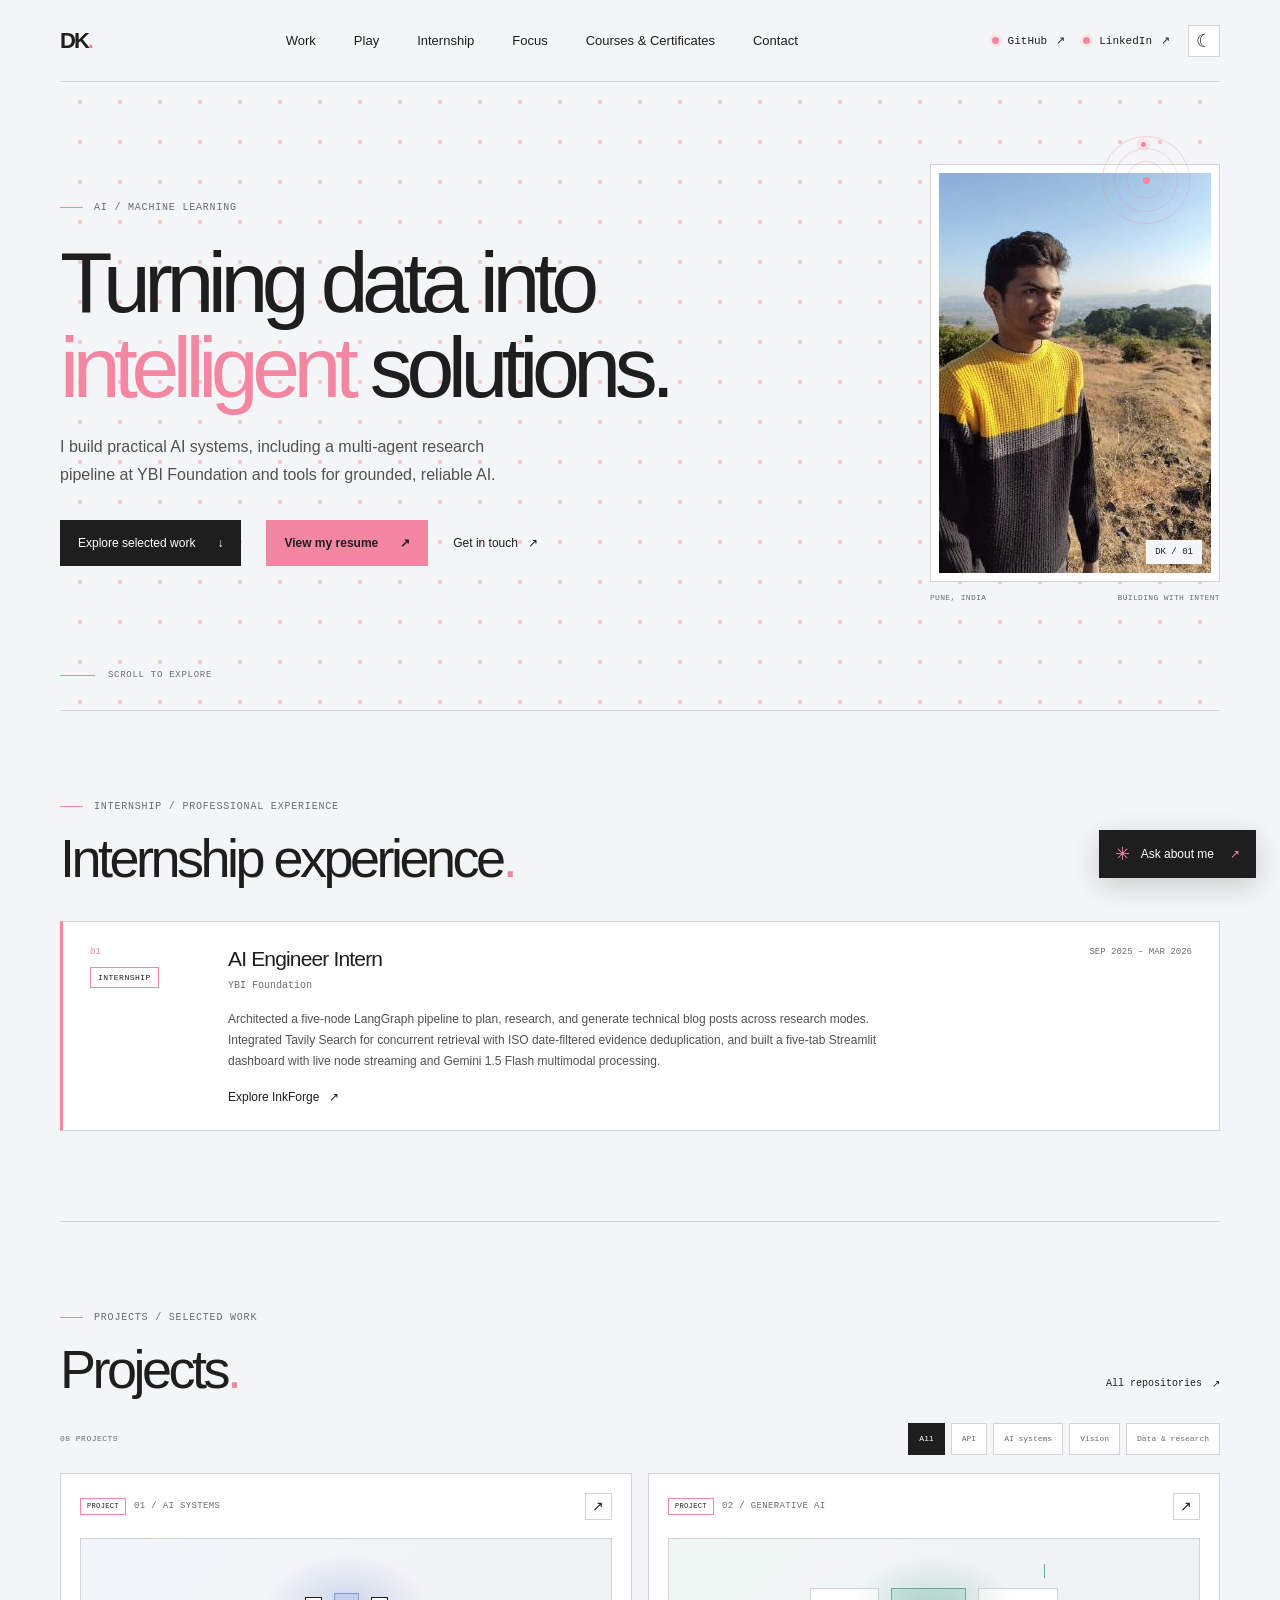
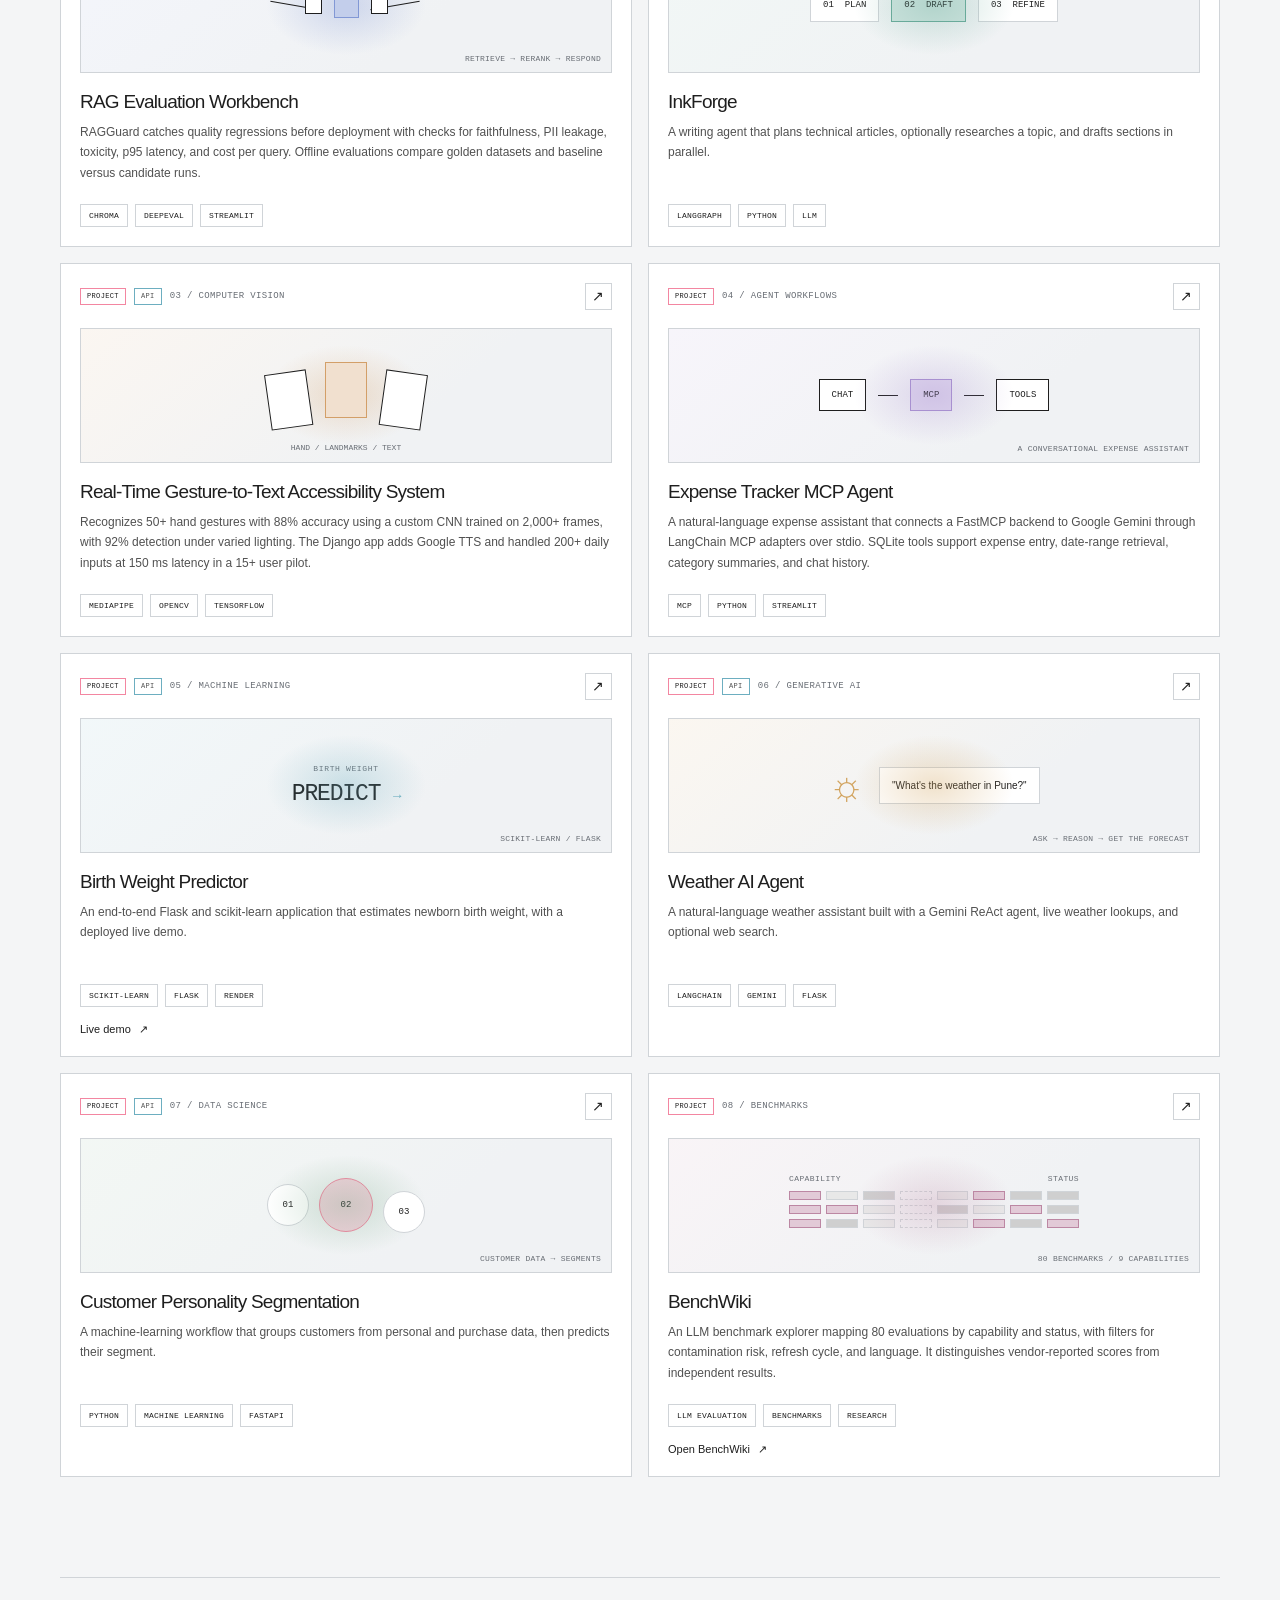
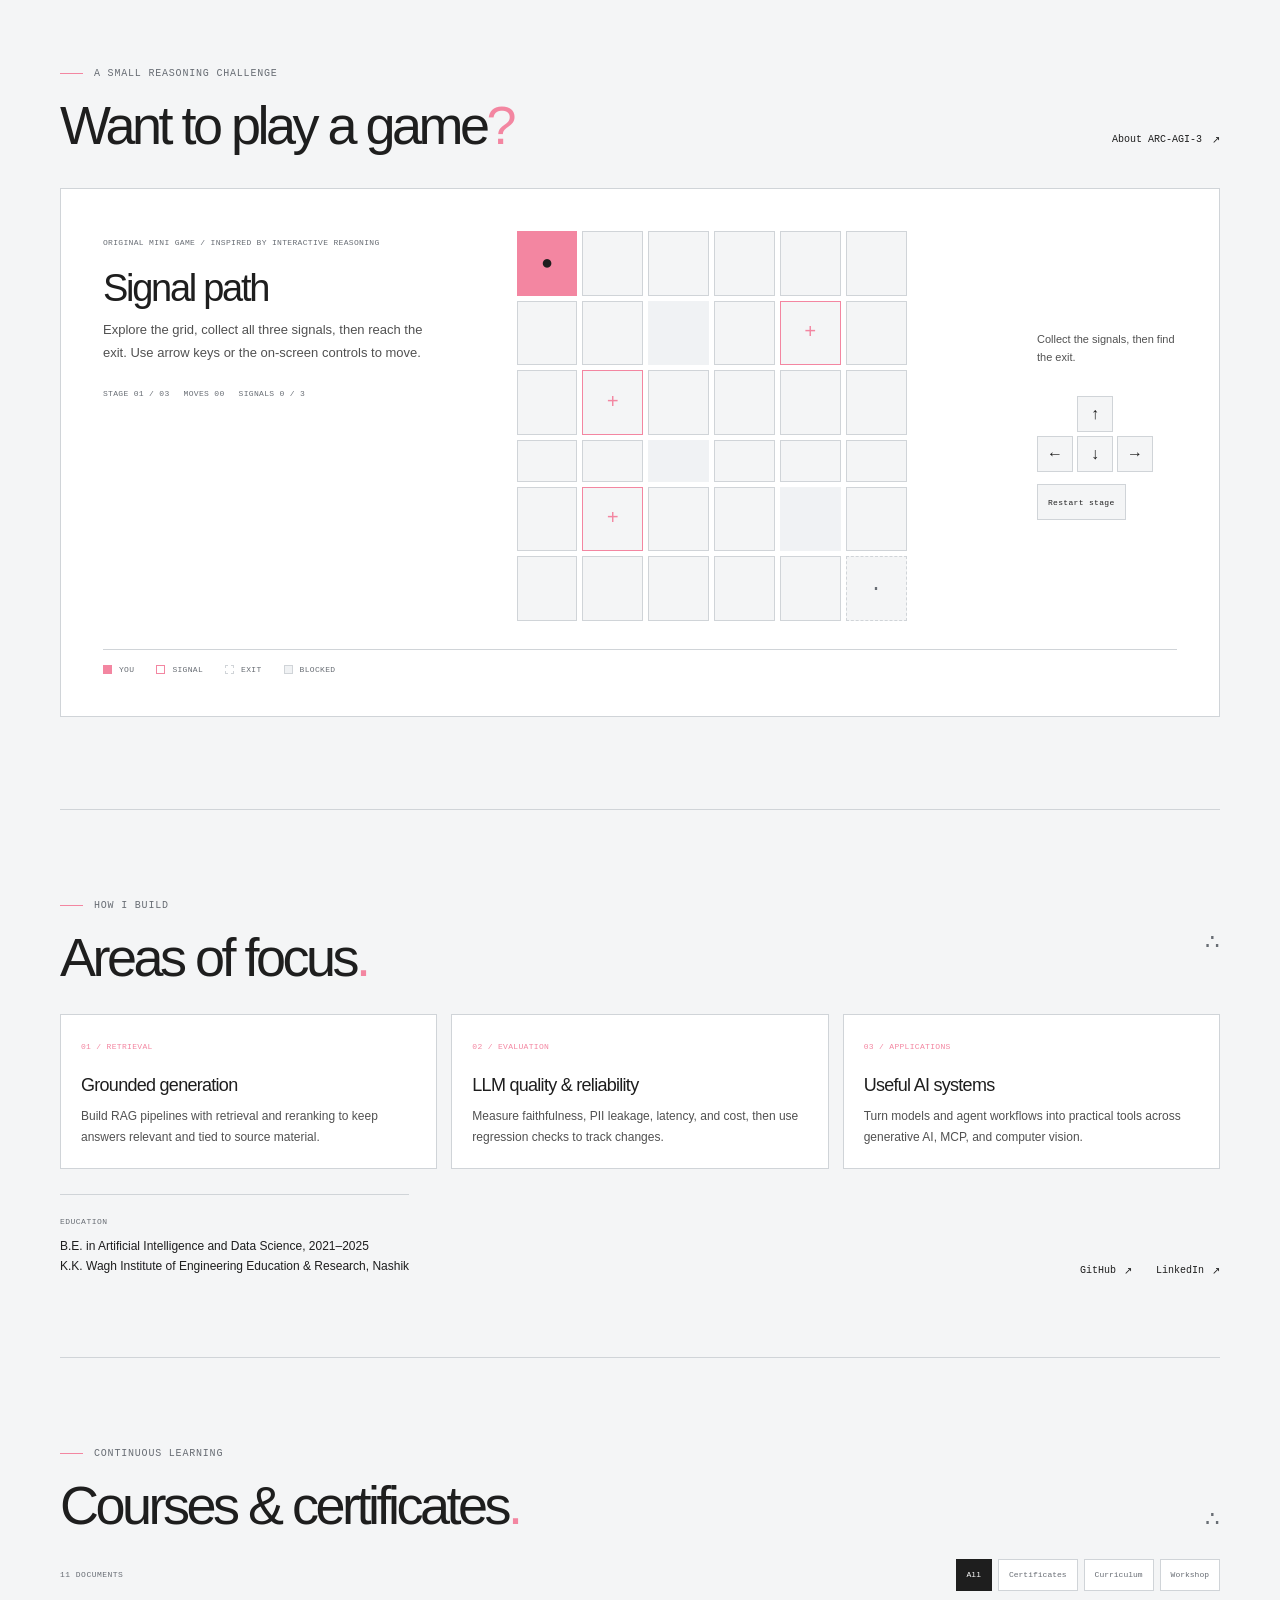
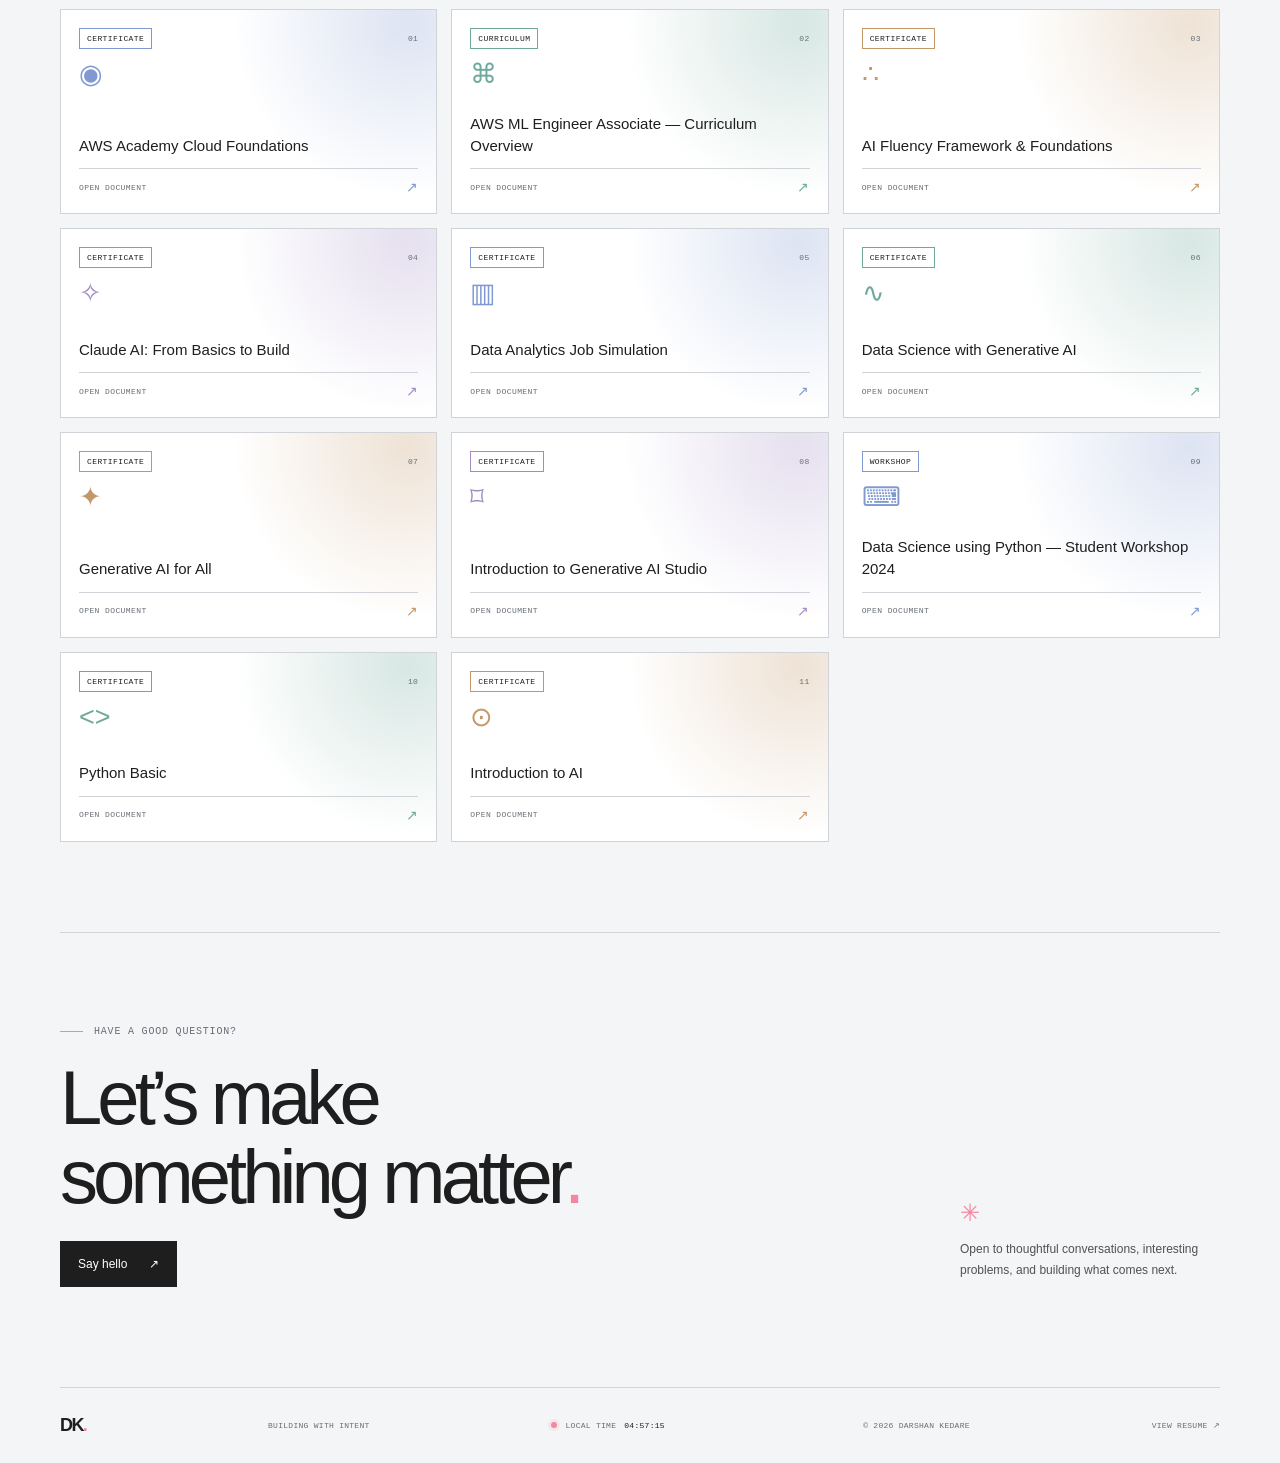
==== commit e8c8ecdb: "Publish portfolio updates for GitHub Pages" ====
--- a/index.html
+++ b/index.html
@@ -3,19 +3,21 @@
   <head>
     <meta charset="utf-8">
     <meta name="viewport" content="width=device-width, initial-scale=1">
-    <meta name="theme-color" content="#fefefe">
+    <meta name="theme-color" content="#f4f5f6">
     <meta name="referrer" content="strict-origin-when-cross-origin">
     <meta
       http-equiv="Content-Security-Policy"
-      content="default-src 'self'; script-src 'self'; style-src 'self'; img-src 'self'; font-src 'self'; connect-src 'self'; object-src 'none'; base-uri 'self'; form-action 'self'"
+      content="default-src 'self'; script-src 'self'; style-src 'self'; img-src 'self'; font-src 'self'; connect-src 'self' http://localhost:8001 http://127.0.0.1:8001; object-src 'none'; base-uri 'self'; form-action 'self'"
     >
     <meta
       name="description"
       content="Darshan Kedare builds practical AI applications across machine learning, generative AI, retrieval-augmented generation, and computer vision."
     >
     <title>Darshan Kedare — AI Engineer</title>
-    <link rel="stylesheet" href="styles.css?v=20261029-game1">
-    <script src="script.js" defer></script>
+    <link rel="stylesheet" href="styles.css?v=20261029-theme-fix1">
+    <script src="script.js?v=20261029-theme-fix1" defer></script>
+    <script src="chatbot-config.js" defer></script>
+    <script src="chatbot.js" defer></script>
   </head>
   <body>
     <header class="site-header">
@@ -25,7 +27,7 @@
       <nav class="primary-nav" aria-label="Main navigation">
         <a href="#work">Work</a>
         <a href="#play">Play</a>
-        <a href="#experience">Experience</a>
+        <a href="#experience">Internship</a>
         <a href="#focus">Focus</a>
         <a href="#courses">Courses &amp; Certificates</a>
         <a href="#contact">Contact</a>
@@ -59,6 +61,7 @@
           <p class="hero-description">I build practical AI systems, including a multi-agent research pipeline at YBI Foundation and tools for grounded, reliable AI.</p>
           <div class="hero-actions">
             <a class="button button-primary" href="#work">Explore selected work <span aria-hidden="true">↓</span></a>
+            <a class="button button-resume" href="resume/">View my resume <span aria-hidden="true">↗</span></a>
             <a class="text-link" href="mailto:darshankeadre1815@gmail.com">Get in touch <span aria-hidden="true">↗</span></a>
           </div>
         </div>
@@ -87,17 +90,18 @@
       <section class="experience-section section-shell" id="experience" aria-labelledby="experience-title">
         <div class="section-heading">
           <div>
-            <p class="eyebrow"><span class="eyebrow-rule"></span> EXPERIENCE</p>
-            <h2 id="experience-title">Applied AI, in practice<span class="accent-period">.</span></h2>
+            <p class="eyebrow"><span class="eyebrow-rule"></span> INTERNSHIP / PROFESSIONAL EXPERIENCE</p>
+            <h2 id="experience-title">Internship experience<span class="accent-period">.</span></h2>
           </div>
         </div>
         <article class="experience-card">
           <div class="experience-meta">
             <span class="experience-number">01</span>
-            <span class="experience-role">AI ENGINEER INTERN</span>
+            <span class="experience-kind">INTERNSHIP</span>
           </div>
           <div class="experience-details">
-            <h3>YBI Foundation</h3>
+            <h3>AI Engineer Intern</h3>
+            <p class="experience-company">YBI Foundation</p>
             <p>Architected a five-node LangGraph pipeline to plan, research, and generate technical blog posts across research modes. Integrated Tavily Search for concurrent retrieval with ISO date-filtered evidence deduplication, and built a five-tab Streamlit dashboard with live node streaming and Gemini 1.5 Flash multimodal processing.</p>
             <a class="text-link" href="https://github.com/DarshK18/InkForge" target="_blank" rel="noreferrer">Explore InkForge <span aria-hidden="true">↗</span>
             </a>
@@ -109,17 +113,27 @@
       <section class="work-section section-shell" id="work" aria-labelledby="work-title">
         <div class="section-heading">
           <div>
-            <p class="eyebrow"><span class="eyebrow-rule"></span> SELECTED PROJECTS</p>
-            <h2 id="work-title">Work<span class="accent-period">.</span></h2>
+            <p class="eyebrow"><span class="eyebrow-rule"></span> PROJECTS / SELECTED WORK</p>
+            <h2 id="work-title">Projects<span class="accent-period">.</span></h2>
           </div>
           <a class="text-link section-link" href="https://github.com/DarshK18?tab=repositories" target="_blank" rel="noreferrer">
             All repositories <span aria-hidden="true">↗</span>
           </a>
         </div>
+        <div class="project-toolbar">
+          <p><span id="project-count">08</span> PROJECTS</p>
+          <div class="project-filters" role="group" aria-label="Filter projects">
+            <button type="button" data-filter="all" aria-pressed="true">All</button>
+            <button type="button" data-filter="api" aria-pressed="false">API</button>
+            <button type="button" data-filter="ai" aria-pressed="false">AI systems</button>
+            <button type="button" data-filter="vision" aria-pressed="false">Vision</button>
+            <button type="button" data-filter="data" aria-pressed="false">Data &amp; research</button>
+          </div>
+        </div>
         <div class="project-grid">
-          <article class="project-card">
-            <div class="project-topline">
-              <span class="project-number">01 / AI SYSTEMS</span>
+          <article class="project-card" data-categories="ai data">
+            <div class="project-topline">
+              <div class="project-identifiers"><span class="card-type">PROJECT</span><span class="project-number">01 / AI SYSTEMS</span></div>
               <a class="project-open" href="https://github.com/DarshK18/Ragguard-deepeval-workbench" target="_blank" rel="noreferrer" aria-label="Open RAG Evaluation Workbench on GitHub">↗</a>
             </div>
             <div class="project-visual visual-rag" aria-hidden="true">
@@ -136,9 +150,9 @@
             </div>
           </article>
 
-          <article class="project-card">
-            <div class="project-topline">
-              <span class="project-number">02 / GENERATIVE AI</span>
+          <article class="project-card" data-categories="ai">
+            <div class="project-topline">
+              <div class="project-identifiers"><span class="card-type">PROJECT</span><span class="project-number">02 / GENERATIVE AI</span></div>
               <a class="project-open" href="https://github.com/DarshK18/InkForge" target="_blank" rel="noreferrer" aria-label="Open InkForge on GitHub">↗</a>
             </div>
             <div class="project-visual visual-ink" aria-hidden="true">
@@ -154,9 +168,9 @@
             </div>
           </article>
 
-          <article class="project-card">
-            <div class="project-topline">
-              <span class="project-number">03 / COMPUTER VISION</span>
+          <article class="project-card" data-categories="vision api">
+            <div class="project-topline">
+              <div class="project-identifiers"><span class="card-type">PROJECT</span><span class="card-type card-type-api">API</span><span class="project-number">03 / COMPUTER VISION</span></div>
               <a class="project-open" href="https://github.com/DarshK18/Sign-Language-Recognition-Translation-Web-App" target="_blank" rel="noreferrer" aria-label="Open Sign Language Recognition and Translation on GitHub">↗</a>
             </div>
             <div class="project-visual visual-sign" aria-hidden="true">
@@ -171,9 +185,9 @@
             </div>
           </article>
 
-          <article class="project-card">
-            <div class="project-topline">
-              <span class="project-number">04 / AGENT WORKFLOWS</span>
+          <article class="project-card" data-categories="ai">
+            <div class="project-topline">
+              <div class="project-identifiers"><span class="card-type">PROJECT</span><span class="project-number">04 / AGENT WORKFLOWS</span></div>
               <a class="project-open" href="https://github.com/DarshK18/Manim-and-Expense-Tracker-Mcp" target="_blank" rel="noreferrer" aria-label="Open MCP Expense Chatbot on GitHub">↗</a>
             </div>
             <div class="project-visual visual-mcp" aria-hidden="true">
@@ -190,9 +204,9 @@
             </div>
           </article>
 
-          <article class="project-card">
-            <div class="project-topline">
-              <span class="project-number">05 / MACHINE LEARNING</span>
+          <article class="project-card" data-categories="api">
+            <div class="project-topline">
+              <div class="project-identifiers"><span class="card-type">PROJECT</span><span class="card-type card-type-api">API</span><span class="project-number">05 / MACHINE LEARNING</span></div>
               <a class="project-open" href="https://github.com/DarshK18/Birth-Weight-Predictor" target="_blank" rel="noreferrer" aria-label="Open Birth Weight Predictor on GitHub">↗</a>
             </div>
             <div class="project-visual visual-birth" aria-hidden="true">
@@ -208,9 +222,9 @@
             <a class="project-demo" href="https://birth-weight-predictor-dt90.onrender.com" target="_blank" rel="noreferrer">Live demo <span aria-hidden="true">↗</span></a>
           </article>
 
-          <article class="project-card">
-            <div class="project-topline">
-              <span class="project-number">06 / GENERATIVE AI</span>
+          <article class="project-card" data-categories="ai api">
+            <div class="project-topline">
+              <div class="project-identifiers"><span class="card-type">PROJECT</span><span class="card-type card-type-api">API</span><span class="project-number">06 / GENERATIVE AI</span></div>
               <a class="project-open" href="https://github.com/DarshK18/Weather-Ai" target="_blank" rel="noreferrer" aria-label="Open Weather AI Agent on GitHub">↗</a>
             </div>
             <div class="project-visual visual-weather" aria-hidden="true">
@@ -225,9 +239,9 @@
             </div>
           </article>
 
-          <article class="project-card">
-            <div class="project-topline">
-              <span class="project-number">07 / DATA SCIENCE</span>
+          <article class="project-card" data-categories="data api">
+            <div class="project-topline">
+              <div class="project-identifiers"><span class="card-type">PROJECT</span><span class="card-type card-type-api">API</span><span class="project-number">07 / DATA SCIENCE</span></div>
               <a class="project-open" href="https://github.com/DarshK18/DarshK18-Customer-Categorizer" target="_blank" rel="noreferrer" aria-label="Open Customer Personality Segmentation on GitHub">↗</a>
             </div>
             <div class="project-visual visual-segmentation" aria-hidden="true">
@@ -241,9 +255,9 @@
             <div class="tag-list" aria-label="Technologies">
               <span>PYTHON</span><span>MACHINE LEARNING</span><span>FASTAPI</span>
             </div>
-          </article>          <article class="project-card">
-            <div class="project-topline">
-              <span class="project-number">08 / BENCHMARKS</span>
+          </article>          <article class="project-card" data-categories="data">
+            <div class="project-topline">
+              <div class="project-identifiers"><span class="card-type">PROJECT</span><span class="project-number">08 / BENCHMARKS</span></div>
               <a class="project-open" href="https://benchwiki.vercel.app/" target="_blank" rel="noreferrer" aria-label="Open BenchWiki">↗</a>
             </div>
             <div class="project-visual visual-benchwiki" aria-hidden="true">
@@ -363,72 +377,81 @@
             <span>∴</span>
           </span>
         </div>
+        <div class="credential-toolbar">
+          <p><span id="credential-count">11</span> DOCUMENTS</p>
+          <div class="credential-filters" role="group" aria-label="Filter credentials">
+            <button type="button" data-credential-filter="all" aria-pressed="true">All</button>
+            <button type="button" data-credential-filter="certificate" aria-pressed="false">Certificates</button>
+            <button type="button" data-credential-filter="curriculum" aria-pressed="false">Curriculum</button>
+            <button type="button" data-credential-filter="workshop" aria-pressed="false">Workshop</button>
+          </div>
+        </div>
         <div class="credential-list">
-          <a class="credential-item" href="certificate/AWS_Academy_Graduate___AWS_Academy_Cloud_Foundations_Badge20240428-8-gqgijd.pdf" target="_blank" rel="noreferrer">
-            <span class="credential-number">01</span>
+          <a class="credential-item" data-kind="certificate" href="certificate/AWS_Academy_Graduate___AWS_Academy_Cloud_Foundations_Badge20240428-8-gqgijd.pdf" target="_blank" rel="noreferrer">
+            <span class="credential-top"><span class="credential-type">CERTIFICATE</span><span class="credential-number">01</span></span>
+            <span class="credential-mark" aria-hidden="true">◉</span>
             <span class="credential-name">AWS Academy Cloud Foundations</span>
-            <span class="credential-type">CERTIFICATE</span>
-            <span class="credential-arrow" aria-hidden="true">↗</span>
-          </a>
-          <a class="credential-item" href="certificate/AWS%20ML%20Engineer%20Associate%20CurriculumOverview.pdf" target="_blank" rel="noreferrer">
-            <span class="credential-number">02</span>
+            <span class="credential-bottom"><span>OPEN DOCUMENT</span><span class="credential-arrow" aria-hidden="true">↗</span></span>
+          </a>
+          <a class="credential-item" data-kind="curriculum" href="certificate/AWS%20ML%20Engineer%20Associate%20CurriculumOverview.pdf" target="_blank" rel="noreferrer">
+            <span class="credential-top"><span class="credential-type">CURRICULUM</span><span class="credential-number">02</span></span>
+            <span class="credential-mark" aria-hidden="true">⌘</span>
             <span class="credential-name">AWS ML Engineer Associate — Curriculum Overview</span>
-            <span class="credential-type">CURRICULUM</span>
-            <span class="credential-arrow" aria-hidden="true">↗</span>
-          </a>
-          <a class="credential-item" href="certificate/Certificate%20of%20Completion%20Al%20Fluency%20Framework%20%26%20Foundations.pdf" target="_blank" rel="noreferrer">
-            <span class="credential-number">03</span>
+            <span class="credential-bottom"><span>OPEN DOCUMENT</span><span class="credential-arrow" aria-hidden="true">↗</span></span>
+          </a>
+          <a class="credential-item" data-kind="certificate" href="certificate/Certificate%20of%20Completion%20Al%20Fluency%20Framework%20%26%20Foundations.pdf" target="_blank" rel="noreferrer">
+            <span class="credential-top"><span class="credential-type">CERTIFICATE</span><span class="credential-number">03</span></span>
+            <span class="credential-mark" aria-hidden="true">∴</span>
             <span class="credential-name">AI Fluency Framework &amp; Foundations</span>
-            <span class="credential-type">CERTIFICATE</span>
-            <span class="credential-arrow" aria-hidden="true">↗</span>
-          </a>
-          <a class="credential-item" href="certificate/Claude%20AI%20From%20Basics%20to%20Build.pdf" target="_blank" rel="noreferrer">
-            <span class="credential-number">04</span>
+            <span class="credential-bottom"><span>OPEN DOCUMENT</span><span class="credential-arrow" aria-hidden="true">↗</span></span>
+          </a>
+          <a class="credential-item" data-kind="certificate" href="certificate/Claude%20AI%20From%20Basics%20to%20Build.pdf" target="_blank" rel="noreferrer">
+            <span class="credential-top"><span class="credential-type">CERTIFICATE</span><span class="credential-number">04</span></span>
+            <span class="credential-mark" aria-hidden="true">✧</span>
             <span class="credential-name">Claude AI: From Basics to Build</span>
-            <span class="credential-type">CERTIFICATE</span>
-            <span class="credential-arrow" aria-hidden="true">↗</span>
-          </a>
-          <a class="credential-item" href="certificate/Data%20Analytics%20Job%20Simulation.pdf" target="_blank" rel="noreferrer">
-            <span class="credential-number">05</span>
+            <span class="credential-bottom"><span>OPEN DOCUMENT</span><span class="credential-arrow" aria-hidden="true">↗</span></span>
+          </a>
+          <a class="credential-item" data-kind="certificate" href="certificate/Data%20Analytics%20Job%20Simulation.pdf" target="_blank" rel="noreferrer">
+            <span class="credential-top"><span class="credential-type">CERTIFICATE</span><span class="credential-number">05</span></span>
+            <span class="credential-mark" aria-hidden="true">▥</span>
             <span class="credential-name">Data Analytics Job Simulation</span>
-            <span class="credential-type">CERTIFICATE</span>
-            <span class="credential-arrow" aria-hidden="true">↗</span>
-          </a>
-          <a class="credential-item" href="certificate/Data%20Science%20with%20Gen%20Ai.pdf" target="_blank" rel="noreferrer">
-            <span class="credential-number">06</span>
+            <span class="credential-bottom"><span>OPEN DOCUMENT</span><span class="credential-arrow" aria-hidden="true">↗</span></span>
+          </a>
+          <a class="credential-item" data-kind="certificate" href="certificate/Data%20Science%20with%20Gen%20Ai.pdf" target="_blank" rel="noreferrer">
+            <span class="credential-top"><span class="credential-type">CERTIFICATE</span><span class="credential-number">06</span></span>
+            <span class="credential-mark" aria-hidden="true">∿</span>
             <span class="credential-name">Data Science with Generative AI</span>
-            <span class="credential-type">CERTIFICATE</span>
-            <span class="credential-arrow" aria-hidden="true">↗</span>
-          </a>
-          <a class="credential-item" href="certificate/Generative%20AI%20for%20All.pdf" target="_blank" rel="noreferrer">
-            <span class="credential-number">07</span>
+            <span class="credential-bottom"><span>OPEN DOCUMENT</span><span class="credential-arrow" aria-hidden="true">↗</span></span>
+          </a>
+          <a class="credential-item" data-kind="certificate" href="certificate/Generative%20AI%20for%20All.pdf" target="_blank" rel="noreferrer">
+            <span class="credential-top"><span class="credential-type">CERTIFICATE</span><span class="credential-number">07</span></span>
+            <span class="credential-mark" aria-hidden="true">✦</span>
             <span class="credential-name">Generative AI for All</span>
-            <span class="credential-type">CERTIFICATE</span>
-            <span class="credential-arrow" aria-hidden="true">↗</span>
-          </a>
-          <a class="credential-item" href="certificate/Introduction%20to%20Generative%20AI%20Studio.pdf" target="_blank" rel="noreferrer">
-            <span class="credential-number">08</span>
+            <span class="credential-bottom"><span>OPEN DOCUMENT</span><span class="credential-arrow" aria-hidden="true">↗</span></span>
+          </a>
+          <a class="credential-item" data-kind="certificate" href="certificate/Introduction%20to%20Generative%20AI%20Studio.pdf" target="_blank" rel="noreferrer">
+            <span class="credential-top"><span class="credential-type">CERTIFICATE</span><span class="credential-number">08</span></span>
+            <span class="credential-mark" aria-hidden="true">⌑</span>
             <span class="credential-name">Introduction to Generative AI Studio</span>
-            <span class="credential-type">CERTIFICATE</span>
-            <span class="credential-arrow" aria-hidden="true">↗</span>
-          </a>
-          <a class="credential-item" href="certificate/International%20Student%20Workshop%202024%20on%20Data%20Science%20using%20Python%20by%20Brainovision.pdf" target="_blank" rel="noreferrer">
-            <span class="credential-number">09</span>
+            <span class="credential-bottom"><span>OPEN DOCUMENT</span><span class="credential-arrow" aria-hidden="true">↗</span></span>
+          </a>
+          <a class="credential-item" data-kind="workshop" href="certificate/International%20Student%20Workshop%202024%20on%20Data%20Science%20using%20Python%20by%20Brainovision.pdf" target="_blank" rel="noreferrer">
+            <span class="credential-top"><span class="credential-type">WORKSHOP</span><span class="credential-number">09</span></span>
+            <span class="credential-mark" aria-hidden="true">⌨</span>
             <span class="credential-name">Data Science using Python — Student Workshop 2024</span>
-            <span class="credential-type">WORKSHOP</span>
-            <span class="credential-arrow" aria-hidden="true">↗</span>
-          </a>
-          <a class="credential-item" href="certificate/python_basic%20certificate.pdf" target="_blank" rel="noreferrer">
-            <span class="credential-number">10</span>
+            <span class="credential-bottom"><span>OPEN DOCUMENT</span><span class="credential-arrow" aria-hidden="true">↗</span></span>
+          </a>
+          <a class="credential-item" data-kind="certificate" href="certificate/python_basic%20certificate.pdf" target="_blank" rel="noreferrer">
+            <span class="credential-top"><span class="credential-type">CERTIFICATE</span><span class="credential-number">10</span></span>
+            <span class="credential-mark" aria-hidden="true">&lt;&gt;</span>
             <span class="credential-name">Python Basic</span>
-            <span class="credential-type">CERTIFICATE</span>
-            <span class="credential-arrow" aria-hidden="true">↗</span>
-          </a>
-          <a class="credential-item" href="certificate/simplelern%20intoduction%20to%20ai.pdf" target="_blank" rel="noreferrer">
-            <span class="credential-number">11</span>
+            <span class="credential-bottom"><span>OPEN DOCUMENT</span><span class="credential-arrow" aria-hidden="true">↗</span></span>
+          </a>
+          <a class="credential-item" data-kind="certificate" href="certificate/simplelern%20intoduction%20to%20ai.pdf" target="_blank" rel="noreferrer">
+            <span class="credential-top"><span class="credential-type">CERTIFICATE</span><span class="credential-number">11</span></span>
+            <span class="credential-mark" aria-hidden="true">⊙</span>
             <span class="credential-name">Introduction to AI</span>
-            <span class="credential-type">CERTIFICATE</span>
-            <span class="credential-arrow" aria-hidden="true">↗</span>
+            <span class="credential-bottom"><span>OPEN DOCUMENT</span><span class="credential-arrow" aria-hidden="true">↗</span></span>
           </a>
         </div>
       </section>
@@ -455,7 +478,38 @@
         <time id="live-clock" class="live-clock" aria-label="Current local time">--:--:--</time>
       </div>
       <span class="footer-copyright">© <span id="current-year"></span> DARSHAN KEDARE</span>
-      <a class="footer-copyright footer-resume" href="https://drive.google.com/file/d/1gMlap03apy2HqlSNhYHlBZNNj87-ZtRo/view?usp=sharing" target="_blank" rel="noreferrer">VIEW RESUME <span aria-hidden="true">↗</span></a>
+      <a class="footer-copyright footer-resume" href="resume/">VIEW RESUME <span aria-hidden="true">↗</span></a>
     </footer>
+
+    <aside class="chat-widget" id="chat-widget" aria-label="Portfolio assistant">
+      <section class="chat-panel" id="chat-panel" role="dialog" aria-modal="false" aria-labelledby="chat-title" hidden>
+        <header class="chat-panel-header">
+          <div class="chat-identity">
+            <span class="chat-avatar" aria-hidden="true">DK</span>
+            <div><h2 id="chat-title">Ask about Darshan</h2><span class="chat-presence"><i></i> PORTFOLIO ASSISTANT</span></div>
+          </div>
+          <button class="chat-close" id="chat-close" type="button" aria-label="Close chat">×</button>
+        </header>
+        <div class="chat-messages" id="chat-messages" aria-live="polite" aria-relevant="additions text">
+          <div class="chat-message chat-message-assistant">
+            <p>Hi! Ask me about Darshan’s projects, internship, skills, or education.</p>
+          </div>
+        </div>
+        <div class="chat-suggestions" id="chat-suggestions" aria-label="Suggested questions">
+          <button type="button">What projects has Darshan built?</button>
+          <button type="button">Tell me about his internship</button>
+          <button type="button">What tools does he use?</button>
+        </div>
+        <form class="chat-form" id="chat-form">
+          <label class="visually-hidden" for="chat-input">Ask a question about Darshan</label>
+          <textarea id="chat-input" name="question" rows="2" maxlength="500" placeholder="Ask a question…" required></textarea>
+          <button id="chat-send" type="submit" aria-label="Send question"><span aria-hidden="true">↑</span></button>
+        </form>
+        <p class="chat-footnote">ANSWERS GROUNDED IN PORTFOLIO FACTS</p>
+      </section>
+      <button class="chat-launcher" id="chat-launcher" type="button" aria-expanded="false" aria-controls="chat-panel">
+        <span class="chat-launcher-icon" aria-hidden="true">✳</span><span>Ask about me</span><span class="chat-launcher-arrow" aria-hidden="true">↗</span>
+      </button>
+    </aside>
   </body>
 </html>
--- a/styles.css
+++ b/styles.css
@@ -1,12 +1,13 @@
 :root {
-  --bg: #fefefe;
+  color-scheme: light;
+  --bg: #f4f5f6;
   --surface: #ffffff;
   --text: #1e1e1e;
-  --muted: #858585e6;
+  --muted: #686d74;
   --accent: #f386a1;
-  --border: #dedede;
+  --border: #d0d4d8;
   --body-muted: #515151;
-  --visual-bg: #fafafa;
+  --visual-bg: #f0f2f4;
   --status-aging: #e8e8e8;
   --status-saturated: #cfcfcf;
   --font-sans: "Arial", "Helvetica Neue", sans-serif;
@@ -301,6 +302,19 @@
   color: var(--text);
 }
 
+.button-resume {
+  border-color: var(--accent);
+  background: var(--accent);
+  color: #1e1e1e;
+  font-weight: 600;
+}
+
+.button-resume:hover {
+  border-color: var(--text);
+  background: var(--text);
+  color: var(--surface);
+}
+
 .text-link {
   display: inline-flex;
   align-items: center;
@@ -397,6 +411,75 @@
   font-size: 10px;
 }
 
+
+.project-toolbar {
+  display: flex;
+  align-items: center;
+  justify-content: space-between;
+  gap: 14px;
+  margin: -9px 0 18px;
+}
+
+.project-toolbar > p {
+  flex: 0 0 auto;
+  margin: 0;
+  color: var(--muted);
+  font-family: var(--font-mono);
+  font-size: 8px;
+  letter-spacing: 0.06em;
+}
+
+.project-filters {
+  display: flex;
+  flex-wrap: wrap;
+  justify-content: end;
+  gap: 6px;
+}
+
+.project-filters button {
+  min-height: 32px;
+  padding: 0 10px;
+  border: 1px solid var(--border);
+  background: var(--surface);
+  color: var(--muted);
+  font-family: var(--font-mono);
+  font-size: 8px;
+  cursor: pointer;
+  transition: color 150ms ease, border-color 150ms ease, background 150ms ease;
+}
+
+.project-filters button[aria-pressed="true"],
+.project-filters button:hover {
+  border-color: var(--text);
+  background: var(--text);
+  color: var(--surface);
+}
+
+.project-filters button:focus-visible {
+  outline: 2px solid var(--accent);
+  outline-offset: 2px;
+}
+
+.project-identifiers {
+  display: flex;
+  align-items: center;
+  gap: 8px;
+  min-width: 0;
+}
+
+.card-type {
+  padding: 4px 6px;
+  border: 1px solid var(--accent);
+  color: var(--text);
+  font-size: 7px;
+  line-height: 1;
+}
+
+.card-type-api {
+  border-color: #6daec0;
+  color: var(--body-muted);
+}
+
 .project-grid {
   display: grid;
   grid-template-columns: repeat(2, minmax(0, 1fr));
@@ -409,6 +492,10 @@
   border: 1px solid var(--border);
   background: var(--surface);
   transition: border-color 180ms ease, transform 180ms ease;
+}
+
+.project-card[hidden] {
+  display: none;
 }
 
 .project-card:hover {
@@ -455,8 +542,62 @@
   overflow: hidden;
   border: 1px solid var(--border);
   background-color: var(--visual-bg);
-  background-image: radial-gradient(var(--border) 0.7px, transparent 0.7px);
-  background-size: 12px 12px;
+  background-image: radial-gradient(var(--border) 0.7px, transparent 0.7px),
+    linear-gradient(140deg, color-mix(in srgb, var(--visual-accent) 9%, var(--surface)), var(--visual-bg) 65%);
+  background-size: 12px 12px, 100% 100%;
+}
+
+.project-visual::before {
+  width: 160px;
+  height: 100px;
+  position: absolute;
+  top: calc(50% - 50px);
+  left: calc(50% - 80px);
+  border-radius: 50%;
+  background: radial-gradient(closest-side, var(--visual-glow), transparent);
+  content: "";
+  animation: visual-breathe 6s ease-in-out infinite;
+  pointer-events: none;
+}
+
+.visual-rag {
+  --visual-accent: #8298d5;
+  --visual-glow: rgb(130 152 213 / 32%);
+}
+
+.visual-ink {
+  --visual-accent: #69aa9a;
+  --visual-glow: rgb(105 170 154 / 30%);
+}
+
+.visual-sign {
+  --visual-accent: #d39f68;
+  --visual-glow: rgb(211 159 104 / 30%);
+}
+
+.visual-mcp {
+  --visual-accent: #a890d0;
+  --visual-glow: rgb(168 144 208 / 30%);
+}
+
+.visual-birth {
+  --visual-accent: #6daec0;
+  --visual-glow: rgb(109 174 192 / 30%);
+}
+
+.visual-weather {
+  --visual-accent: #d2a45f;
+  --visual-glow: rgb(210 164 95 / 32%);
+}
+
+.visual-segmentation {
+  --visual-accent: #77a987;
+  --visual-glow: rgb(119 169 135 / 30%);
+}
+
+.visual-benchwiki {
+  --visual-accent: #bc87a3;
+  --visual-glow: rgb(188 135 163 / 27%);
 }
 
 .visual-label {
@@ -465,6 +606,7 @@
   bottom: 9px;
   color: var(--muted);
   font-family: var(--font-mono);
+  z-index: 2;
   font-size: 8px;
   letter-spacing: 0.03em;
 }
@@ -480,8 +622,9 @@
 .trace-node-b {
   width: 25px;
   height: 25px;
-  border-color: var(--accent);
-  background: var(--accent);
+  border-color: var(--visual-accent);
+  background: color-mix(in srgb, var(--visual-accent) 48%, var(--surface));
+  animation: visual-pulse 2.8s ease-in-out infinite;
 }
 
 .trace-line {
@@ -507,8 +650,9 @@
 }
 
 .ink-step:nth-child(2) {
-  border-color: var(--accent);
-  background: var(--accent);
+  border-color: var(--visual-accent);
+  background: color-mix(in srgb, var(--visual-accent) 30%, var(--surface));
+  animation: visual-float 3.2s ease-in-out infinite;
 }
 
 .ink-cursor {
@@ -517,7 +661,7 @@
   position: absolute;
   top: 25px;
   right: 29%;
-  background: var(--accent);
+  background: var(--visual-accent);
   animation: cursor-blink 1.2s steps(2, start) infinite;
 }
 
@@ -537,9 +681,10 @@
 }
 
 .sign-frame-b {
-  border-color: var(--accent);
-  background: rgb(243 134 161 / 30%);
+  border-color: var(--visual-accent);
+  background: color-mix(in srgb, var(--visual-accent) 32%, var(--surface));
   transform: translateY(-5px);
+  animation: visual-float 3.4s ease-in-out infinite;
 }
 
 .sign-frame-c {
@@ -563,8 +708,9 @@
 }
 
 .mcp-pill-accent {
-  border-color: var(--accent);
-  background: var(--accent);
+  border-color: var(--visual-accent);
+  background: color-mix(in srgb, var(--visual-accent) 34%, var(--surface));
+  animation: visual-float 3.6s ease-in-out infinite;
 }
 
 .mcp-connector {
@@ -594,7 +740,7 @@
 }
 
 .metric-value small {
-  color: var(--accent);
+  color: var(--visual-accent);
   font-size: 14px;
 }
 
@@ -603,8 +749,9 @@
 }
 
 .weather-symbol {
-  color: var(--accent);
+  color: var(--visual-accent);
   font-size: 40px;
+  animation: visual-orbit 9s linear infinite;
 }
 
 .weather-query {
@@ -648,8 +795,16 @@
 }
 
 .bench-active {
-  border-color: var(--accent);
-  background: rgb(243 134 161 / 45%);
+  border-color: var(--visual-accent);
+  background: color-mix(in srgb, var(--visual-accent) 44%, var(--surface));
+}
+
+.benchwiki-matrix .benchwiki-cell:nth-child(4n + 1) {
+  animation: visual-pulse 4s ease-in-out infinite;
+}
+
+.benchwiki-matrix .benchwiki-cell:nth-child(4n + 3) {
+  animation: visual-pulse 4s ease-in-out 1.2s infinite;
 }
 
 .bench-aging {
@@ -747,9 +902,10 @@
   display: grid;
   grid-template-columns: 110px minmax(0, 1fr) 110px;
   gap: 28px;
-  padding-block: 26px;
-  border-top: 1px solid var(--border);
-  border-bottom: 1px solid var(--border);
+  padding: 25px 27px;
+  border: 1px solid var(--border);
+  border-left: 3px solid var(--accent);
+  background: var(--surface);
 }
 
 .experience-meta {
@@ -763,6 +919,15 @@
 
 .experience-number {
   color: var(--accent);
+}
+
+.experience-kind {
+  width: max-content;
+  padding: 5px 7px;
+  border: 1px solid var(--accent);
+  color: var(--text);
+  font-size: 8px;
+  letter-spacing: 0.06em;
 }
 
 .experience-details h3 {
@@ -778,6 +943,13 @@
   color: var(--body-muted);
   font-size: 12px;
   line-height: 1.75;
+}
+
+.experience-details .experience-company {
+  margin: -4px 0 14px;
+  color: var(--muted);
+  font-family: var(--font-mono);
+  font-size: 10px;
 }
 
 .experience-period {
@@ -1121,38 +1293,144 @@
   border-top: 1px solid var(--border);
 }
 
+.credential-toolbar {
+  display: flex;
+  align-items: center;
+  justify-content: space-between;
+  gap: 14px;
+  margin: -9px 0 18px;
+}
+
+.credential-toolbar > p {
+  flex: 0 0 auto;
+  margin: 0;
+  color: var(--muted);
+  font-family: var(--font-mono);
+  font-size: 8px;
+  letter-spacing: 0.06em;
+}
+
+.credential-filters {
+  display: flex;
+  flex-wrap: wrap;
+  justify-content: end;
+  gap: 6px;
+}
+
+.credential-filters button {
+  min-height: 32px;
+  padding: 0 10px;
+  border: 1px solid var(--border);
+  background: var(--surface);
+  color: var(--muted);
+  font-family: var(--font-mono);
+  font-size: 8px;
+  cursor: pointer;
+  transition: color 150ms ease, border-color 150ms ease, background 150ms ease;
+}
+
+.credential-filters button[aria-pressed="true"],
+.credential-filters button:hover {
+  border-color: var(--text);
+  background: var(--text);
+  color: var(--surface);
+}
+
+.credential-filters button:focus-visible {
+  outline: 2px solid var(--accent);
+  outline-offset: 2px;
+}
+
 .credential-list {
+  display: grid;
+  grid-template-columns: repeat(3, minmax(0, 1fr));
+  gap: 14px;
+}
+
+.credential-item {
+  --credential-accent: #8099d0;
+  --credential-glow: rgb(128 153 208 / 27%);
+  min-width: 0;
+  min-height: 190px;
+  display: grid;
+  grid-template-rows: auto 40px 1fr auto;
+  gap: 12px;
+  padding: 18px;
+  border: 1px solid var(--border);
+  background-color: var(--surface);
+  background-image: radial-gradient(circle at 92% 7%, var(--credential-glow), transparent 44%);
+  transition: border-color 180ms ease, transform 180ms ease;
+}
+
+.credential-item:nth-child(4n + 2) {
+  --credential-accent: #70a99b;
+  --credential-glow: rgb(112 169 155 / 28%);
+}
+
+.credential-item:nth-child(4n + 3) {
+  --credential-accent: #c39869;
+  --credential-glow: rgb(195 152 105 / 28%);
+}
+
+.credential-item:nth-child(4n) {
+  --credential-accent: #a18bc3;
+  --credential-glow: rgb(161 139 195 / 27%);
+}
+
+.credential-item[hidden] {
+  display: none;
+}
+
+.credential-item:hover {
+  transform: translateY(-3px);
+  border-color: var(--credential-accent);
+}
+
+.credential-top,
+.credential-bottom {
+  display: flex;
+  align-items: center;
+  justify-content: space-between;
+  gap: 10px;
+}
+
+.credential-number,
+.credential-type,
+.credential-bottom {
+  color: var(--muted);
+  font-family: var(--font-mono);
+  font-size: 8px;
+  letter-spacing: 0.05em;
+}
+
+.credential-type {
+  width: max-content;
+  padding: 5px 7px;
+  border: 1px solid var(--credential-accent);
+  color: var(--text);
+}
+
+.credential-mark {
+  color: var(--credential-accent);
+  font-size: 27px;
+  line-height: 1;
+  animation: visual-float 4.5s ease-in-out infinite;
+}
+
+.credential-name {
+  align-self: end;
+  font-size: 15px;
+  line-height: 1.45;
+}
+
+.credential-bottom {
+  padding-top: 10px;
   border-top: 1px solid var(--border);
 }
 
-.credential-item {
-  min-height: 63px;
-  display: grid;
-  grid-template-columns: 42px minmax(0, 1fr) 115px 18px;
-  align-items: center;
-  gap: 12px;
-  border-bottom: 1px solid var(--border);
-  transition: padding 160ms ease, background 160ms ease;
-}
-
-.credential-item:hover {
-  padding-inline: 8px;
-  background: rgb(243 134 161 / 8%);
-}
-
-.credential-number,
-.credential-type {
-  color: var(--muted);
-  font-family: var(--font-mono);
-  font-size: 9px;
-}
-
-.credential-name {
-  font-size: 13px;
-}
-
 .credential-arrow {
-  color: var(--accent);
+  color: var(--credential-accent);
+  font-family: var(--font-sans);
   font-size: 14px;
 }
 
@@ -1227,6 +1505,28 @@
   min-width: 57px;
   color: var(--text);
   font-variant-numeric: tabular-nums;
+}
+
+@keyframes visual-breathe {
+  0%,
+  100% { transform: scale(0.84); opacity: 0.62; }
+  50% { transform: scale(1.16); opacity: 1; }
+}
+
+@keyframes visual-pulse {
+  0%,
+  100% { opacity: 0.68; }
+  50% { opacity: 1; }
+}
+
+@keyframes visual-float {
+  0%,
+  100% { translate: 0 0; }
+  50% { translate: 0 -4px; }
+}
+
+@keyframes visual-orbit {
+  to { transform: rotate(360deg); }
 }
 
 @keyframes cursor-blink {
@@ -1317,6 +1617,10 @@
     grid-template-columns: 1fr;
   }
 
+  .credential-list {
+    grid-template-columns: repeat(2, minmax(0, 1fr));
+  }
+
   .game-intro p {
     max-width: 520px;
   }
@@ -1476,6 +1780,15 @@
     min-height: 40px;
   }
 
+  .project-toolbar {
+    align-items: start;
+    flex-direction: column;
+  }
+
+  .project-filters {
+    justify-content: start;
+  }
+
   .project-grid {
     grid-template-columns: 1fr;
   }
@@ -1521,19 +1834,21 @@
     gap: 0;
   }
 
+  .credential-toolbar {
+    align-items: start;
+    flex-direction: column;
+  }
+
+  .credential-filters {
+    justify-content: start;
+  }
+
+  .credential-list {
+    grid-template-columns: 1fr;
+  }
+
   .credential-item {
-    grid-template-columns: 25px minmax(0, 1fr) 64px 12px;
-    gap: 6px;
-    padding-block: 10px;
-  }
-
-  .credential-name {
-    font-size: 11px;
-    line-height: 1.5;
-  }
-
-  .credential-type {
-    font-size: 7px;
+    min-height: 165px;
   }
 
   .contact-section {
@@ -1620,3 +1935,293 @@
     animation: none !important;
   }
 }
+
+
+.visually-hidden {
+  width: 1px;
+  height: 1px;
+  position: absolute;
+  padding: 0;
+  margin: -1px;
+  overflow: hidden;
+  clip: rect(0, 0, 0, 0);
+  white-space: nowrap;
+  border: 0;
+}
+
+.chat-widget {
+  position: fixed;
+  z-index: 20;
+  right: 24px;
+  bottom: 22px;
+  font-family: var(--font-sans);
+}
+
+.chat-launcher {
+  min-height: 48px;
+  display: flex;
+  align-items: center;
+  gap: 11px;
+  padding: 0 15px;
+  border: 1px solid var(--text);
+  background: var(--text);
+  color: var(--surface);
+  box-shadow: 0 8px 28px rgb(24 24 28 / 18%);
+  font: 12px var(--font-sans);
+  cursor: pointer;
+  transition: transform 160ms ease, border-color 160ms ease, background 160ms ease;
+}
+
+.chat-launcher:hover {
+  transform: translateY(-2px);
+  border-color: var(--accent);
+}
+
+.chat-launcher-icon {
+  color: var(--accent);
+  font-size: 18px;
+}
+
+.chat-launcher-arrow {
+  margin-left: 5px;
+  color: var(--accent);
+}
+
+.chat-panel {
+  width: min(370px, calc(100vw - 32px));
+  height: min(540px, calc(100dvh - 100px));
+  min-height: 390px;
+  position: absolute;
+  right: 0;
+  bottom: 60px;
+  display: flex;
+  flex-direction: column;
+  overflow: hidden;
+  border: 1px solid var(--border);
+  background: var(--surface);
+  color: var(--text);
+  box-shadow: 0 18px 60px rgb(24 24 28 / 22%);
+}
+
+.chat-panel[hidden] {
+  display: none;
+}
+
+.chat-panel-header {
+  min-height: 68px;
+  display: flex;
+  align-items: center;
+  justify-content: space-between;
+  gap: 12px;
+  padding: 12px 15px;
+  border-bottom: 1px solid var(--border);
+}
+
+.chat-identity {
+  display: flex;
+  align-items: center;
+  gap: 11px;
+}
+
+.chat-avatar {
+  width: 36px;
+  height: 36px;
+  display: grid;
+  place-items: center;
+  border: 1px solid var(--accent);
+  background: color-mix(in srgb, var(--accent) 18%, var(--surface));
+  font-size: 11px;
+  font-weight: 700;
+  letter-spacing: -0.08em;
+}
+
+.chat-identity h2 {
+  margin: 0 0 5px;
+  font-size: 13px;
+  font-weight: 500;
+}
+
+.chat-presence {
+  display: flex;
+  align-items: center;
+  gap: 6px;
+  color: var(--muted);
+  font: 7px var(--font-mono);
+  letter-spacing: 0.06em;
+}
+
+.chat-presence i {
+  width: 6px;
+  height: 6px;
+  border-radius: 50%;
+  background: #70a99b;
+}
+
+.chat-close {
+  width: 34px;
+  height: 34px;
+  border: 1px solid transparent;
+  background: transparent;
+  color: var(--muted);
+  font-size: 22px;
+  cursor: pointer;
+}
+
+.chat-close:hover {
+  border-color: var(--border);
+  color: var(--text);
+}
+
+.chat-messages {
+  flex: 1 1 auto;
+  display: flex;
+  flex-direction: column;
+  gap: 10px;
+  padding: 16px;
+  overflow-y: auto;
+  overscroll-behavior: contain;
+}
+
+.chat-message {
+  width: fit-content;
+  max-width: 88%;
+  padding: 10px 12px;
+  border: 1px solid var(--border);
+  background: var(--bg);
+  font-size: 12px;
+  line-height: 1.6;
+  overflow-wrap: anywhere;
+}
+
+.chat-message p {
+  margin: 0;
+  white-space: pre-wrap;
+}
+
+.chat-message-user {
+  align-self: flex-end;
+  border-color: color-mix(in srgb, var(--accent) 55%, var(--border));
+  background: color-mix(in srgb, var(--accent) 13%, var(--surface));
+}
+
+.chat-message-assistant {
+  align-self: flex-start;
+}
+
+.chat-source-line {
+  display: block;
+  margin-top: 8px;
+  color: var(--muted);
+  font: 7px/1.5 var(--font-mono);
+  letter-spacing: 0.035em;
+}
+
+.chat-pending p::after {
+  display: inline-block;
+  width: 14px;
+  content: "";
+  animation: chat-dots 1.1s steps(4, end) infinite;
+}
+
+.chat-suggestions {
+  display: flex;
+  flex-wrap: wrap;
+  gap: 6px;
+  padding: 0 14px 12px;
+}
+
+.chat-suggestions[hidden] {
+  display: none;
+}
+
+.chat-suggestions button {
+  min-height: 30px;
+  padding: 5px 8px;
+  border: 1px solid var(--border);
+  background: transparent;
+  color: var(--muted);
+  font: 8px var(--font-mono);
+  cursor: pointer;
+}
+
+.chat-suggestions button:hover {
+  border-color: var(--accent);
+  color: var(--text);
+}
+
+.chat-form {
+  display: flex;
+  align-items: end;
+  gap: 8px;
+  margin: 0 12px;
+  padding: 8px 8px 8px 12px;
+  border: 1px solid var(--border);
+  background: var(--bg);
+}
+
+.chat-form textarea {
+  width: 100%;
+  min-height: 34px;
+  max-height: 104px;
+  overflow-y: auto;
+  resize: none;
+  border: 0;
+  outline: 0;
+  background: transparent;
+  color: var(--text);
+  font: 12px/1.45 var(--font-sans);
+}
+
+.chat-form textarea::placeholder {
+  color: var(--muted);
+}
+
+.chat-form button {
+  width: 32px;
+  height: 32px;
+  flex: 0 0 auto;
+  border: 1px solid var(--text);
+  background: var(--text);
+  color: var(--surface);
+  font-size: 18px;
+  cursor: pointer;
+}
+
+.chat-form button:disabled {
+  opacity: 0.55;
+  cursor: wait;
+}
+
+.chat-footnote {
+  margin: 9px 14px 11px;
+  color: var(--muted);
+  font: 7px var(--font-mono);
+  letter-spacing: 0.06em;
+  text-align: center;
+}
+
+@keyframes chat-dots {
+  0% { content: ""; }
+  25% { content: "."; }
+  50% { content: ".."; }
+  75%, 100% { content: "..."; }
+}
+
+@media (max-width: 560px) {
+  .chat-widget {
+    right: 14px;
+    bottom: 14px;
+  }
+
+  .chat-panel {
+    width: min(370px, calc(100vw - 28px));
+    height: min(560px, calc(100dvh - 92px));
+    min-height: min(390px, calc(100dvh - 92px));
+    bottom: 58px;
+  }
+
+  .chat-launcher {
+    min-height: 46px;
+  }
+}
+
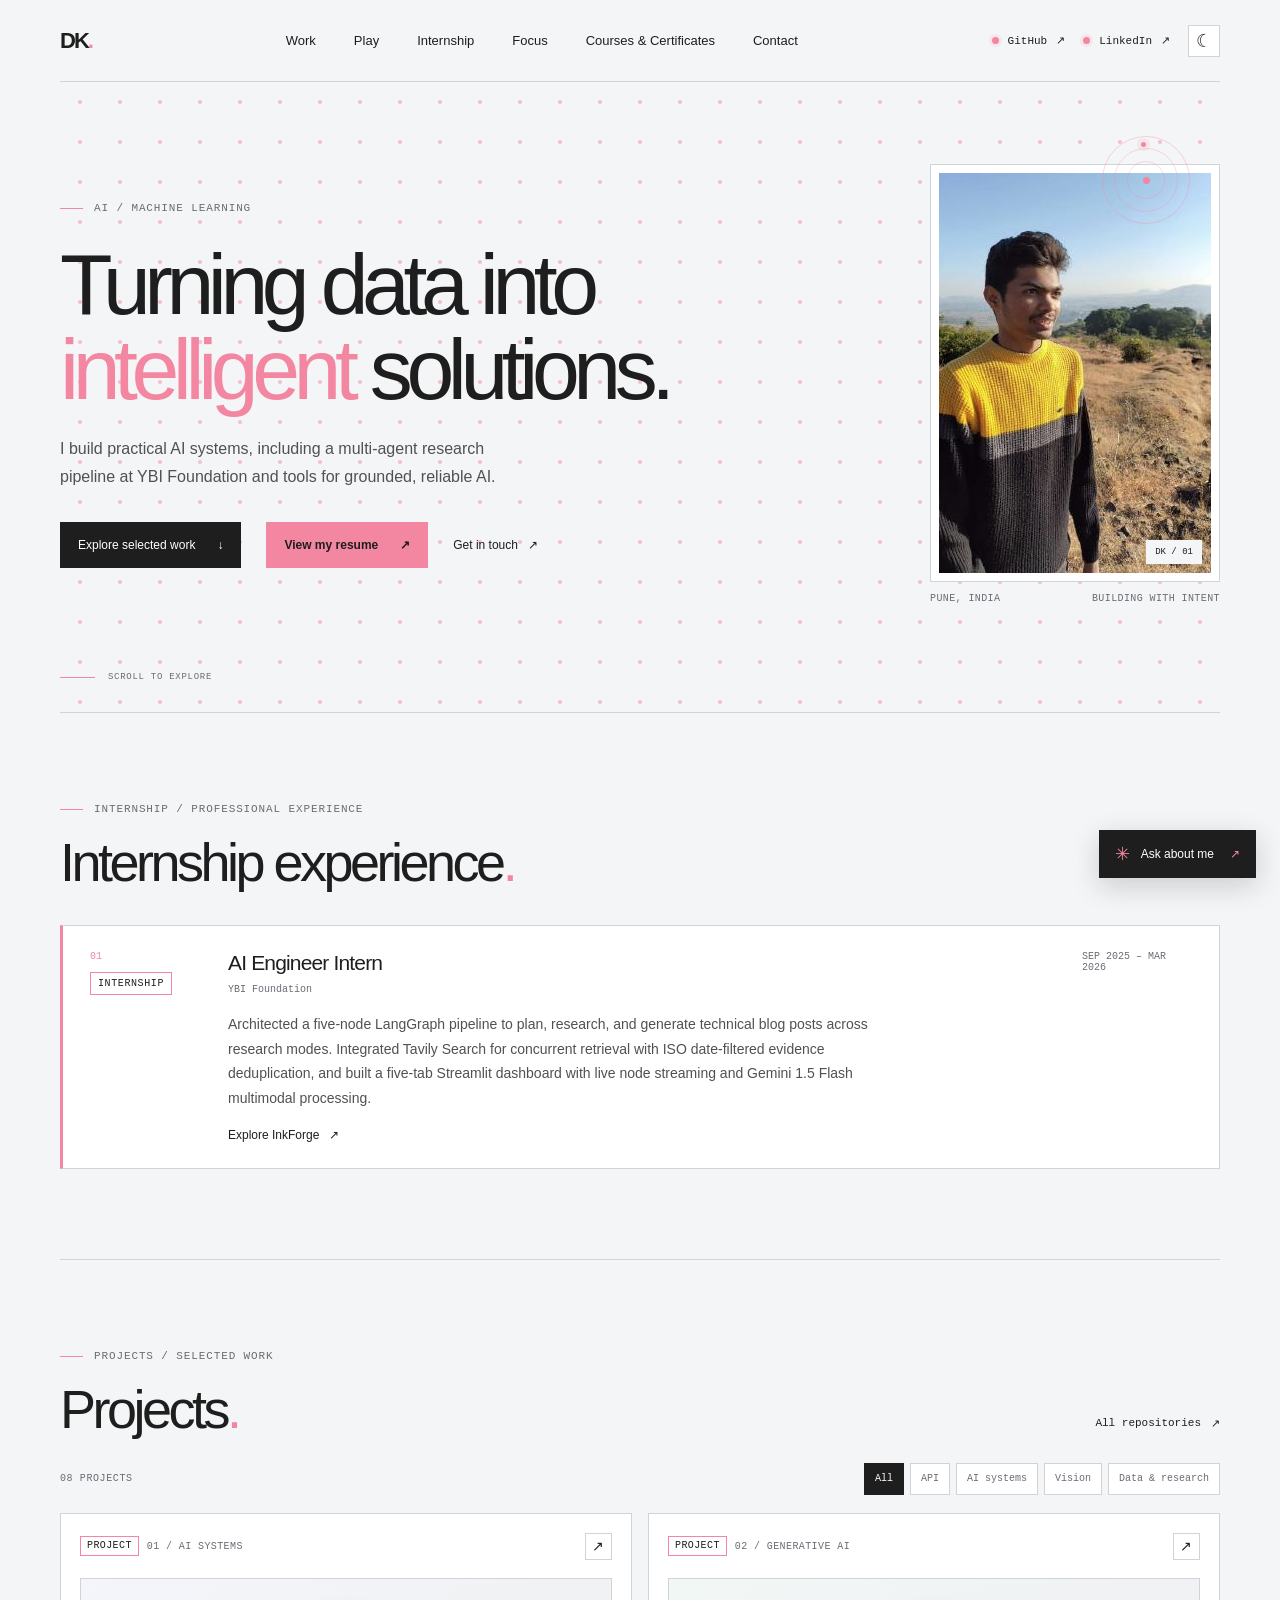
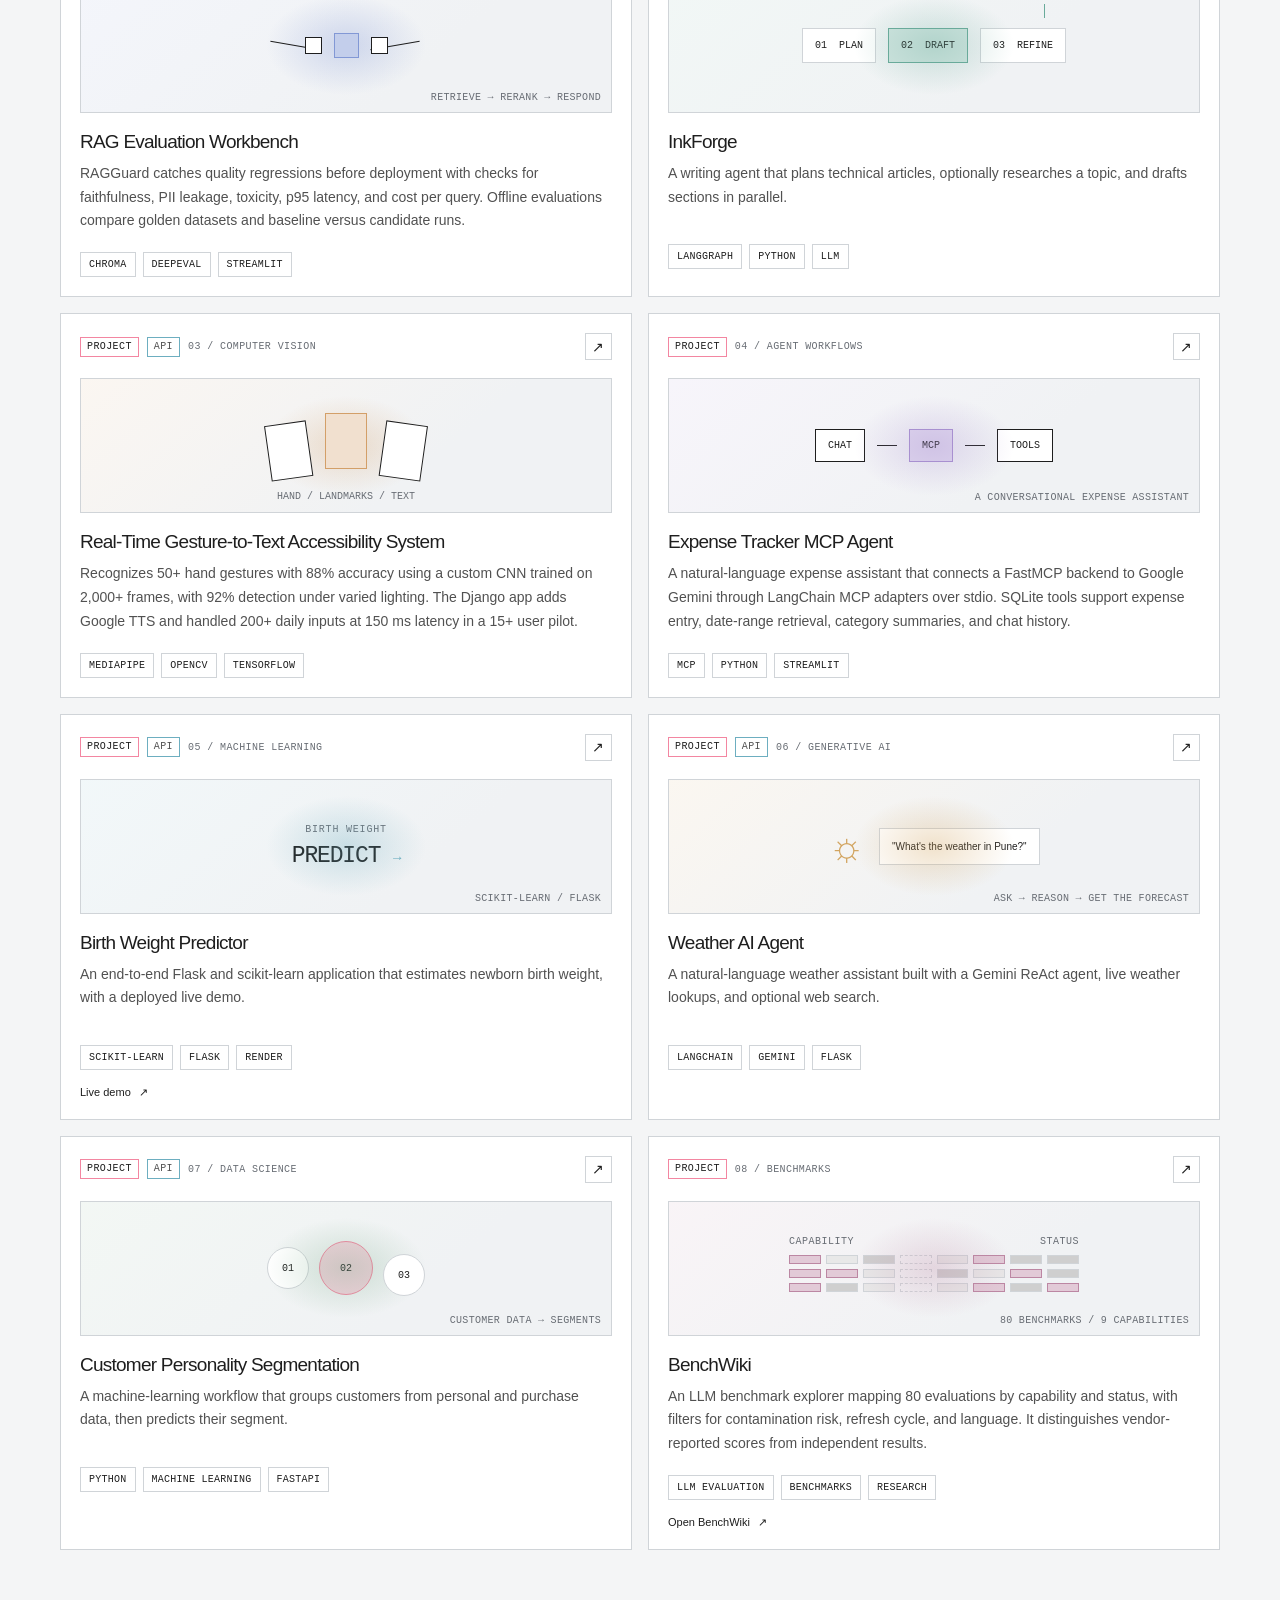
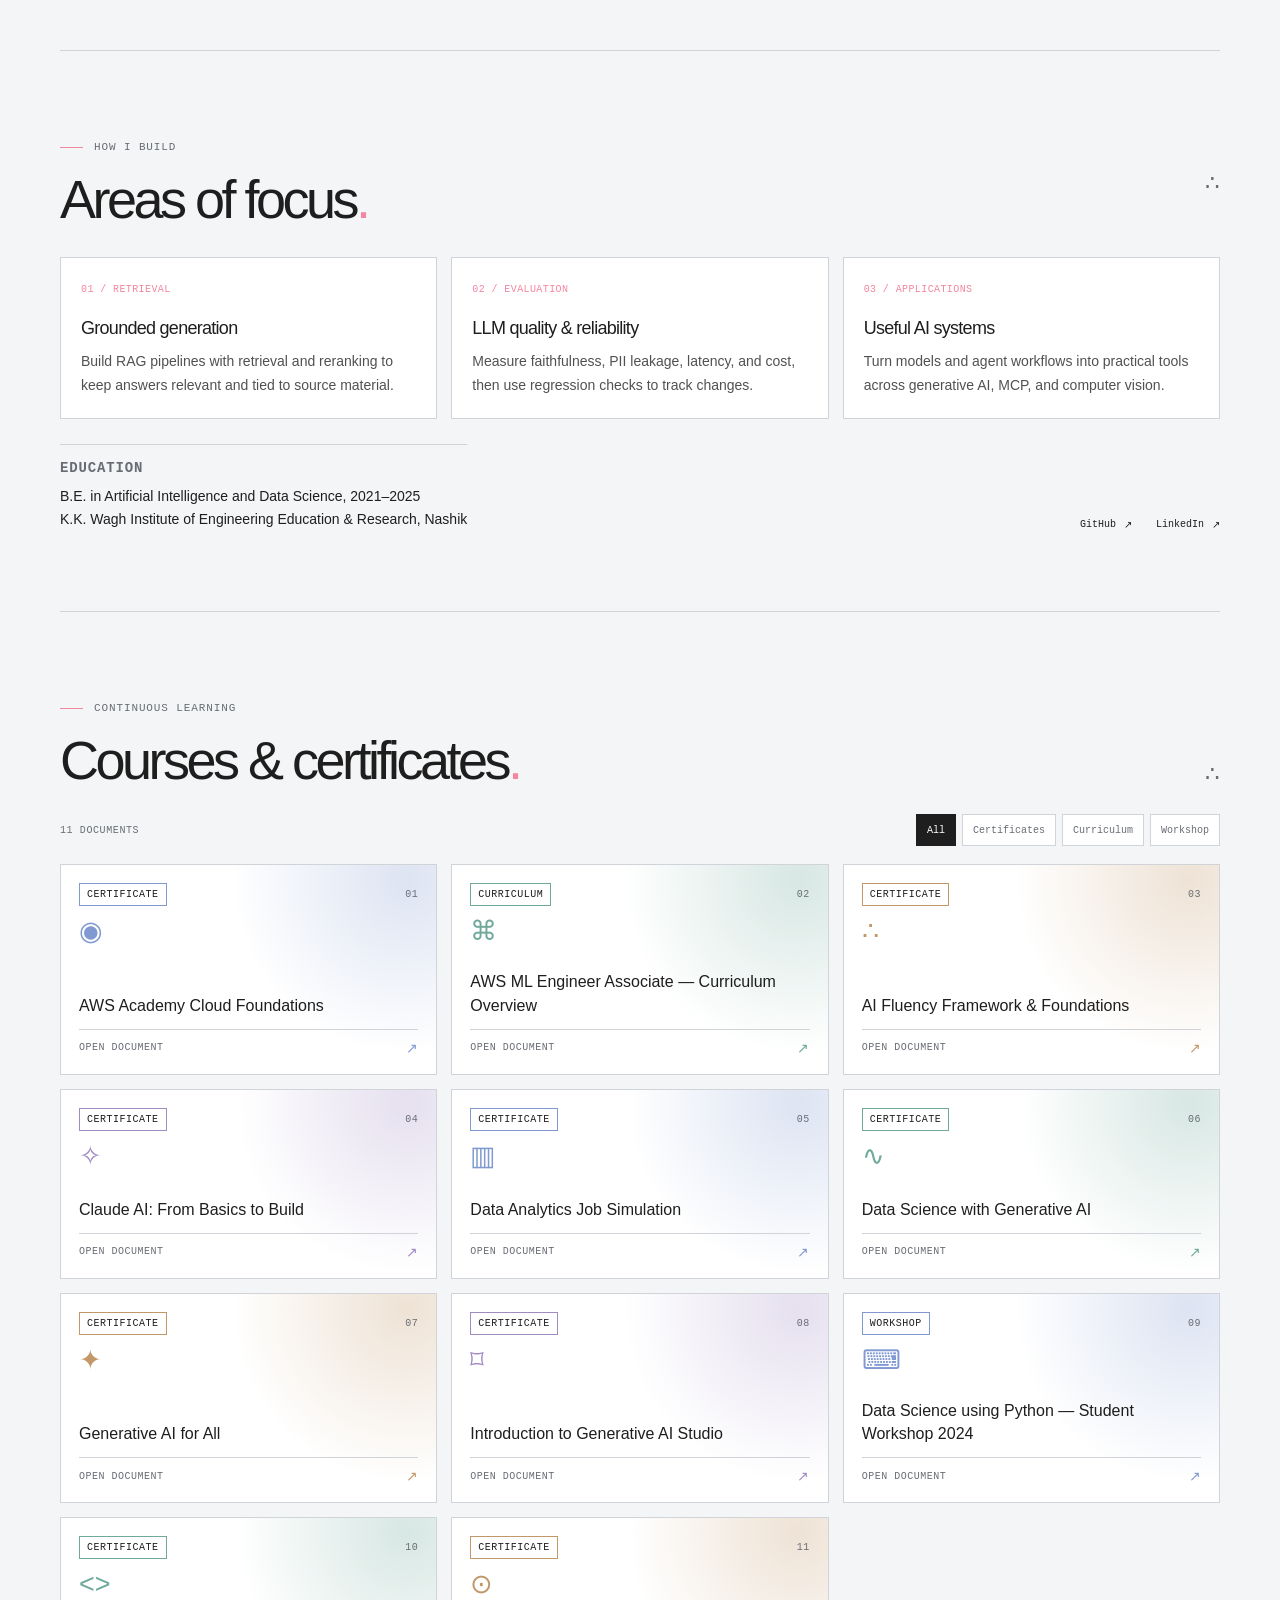
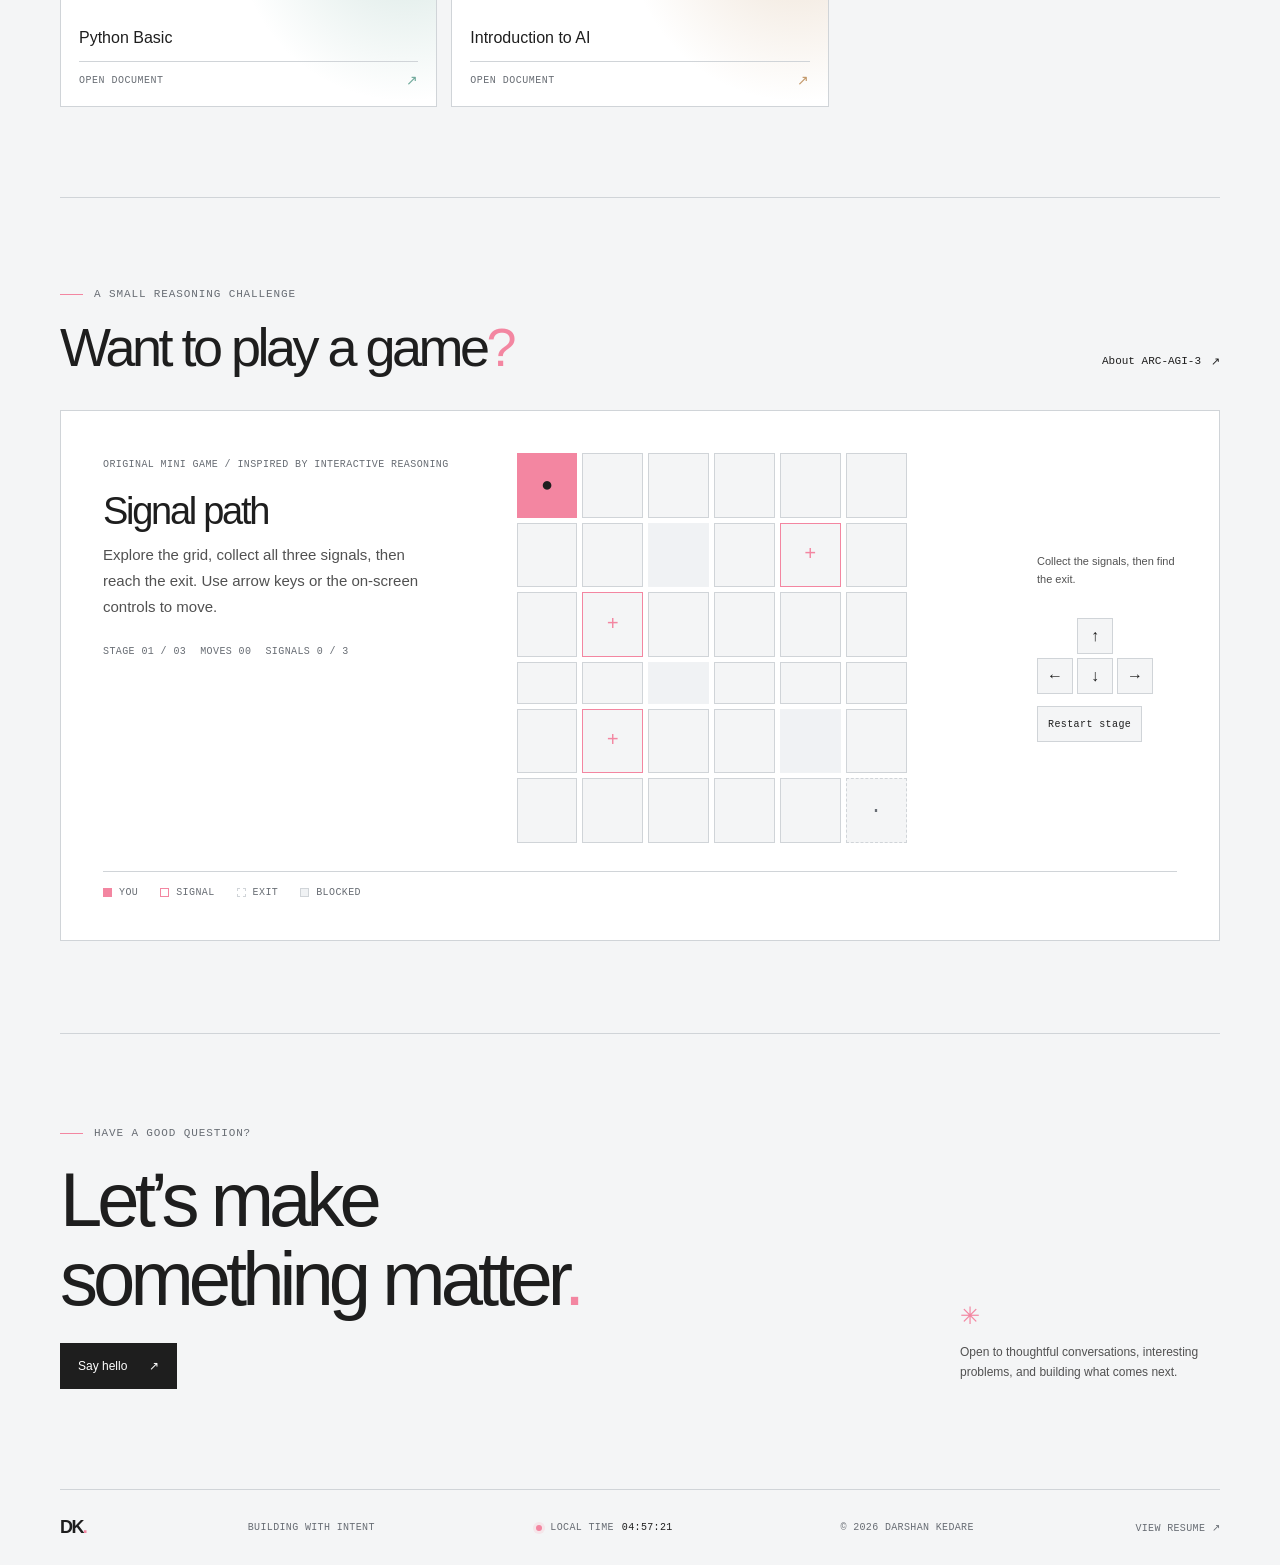
==== commit 041da8cb: "Improve readability and move game after certificates" ====
--- a/index.html
+++ b/index.html
@@ -14,7 +14,7 @@
       content="Darshan Kedare builds practical AI applications across machine learning, generative AI, retrieval-augmented generation, and computer vision."
     >
     <title>Darshan Kedare — AI Engineer</title>
-    <link rel="stylesheet" href="styles.css?v=20261029-theme-fix1">
+    <link rel="stylesheet" href="styles.css?v=20261029-readable1">
     <script src="script.js?v=20261029-theme-fix1" defer></script>
     <script src="chatbot-config.js" defer></script>
     <script src="chatbot.js" defer></script>
@@ -282,6 +282,134 @@
         </div>
       </section>
 
+      <section class="focus-section section-shell" id="focus" aria-labelledby="focus-title">
+        <div class="section-heading">
+          <div>
+            <p class="eyebrow"><span class="eyebrow-rule"></span> HOW I BUILD</p>
+            <h2 id="focus-title">Areas of focus<span class="accent-period">.</span></h2>
+          </div>
+          <span class="section-glyph" aria-hidden="true">
+            <span>∴</span>
+          </span>
+        </div>
+        <div class="focus-grid">
+          <article class="focus-card">
+            <span class="focus-number">01 / RETRIEVAL</span>
+            <h3>Grounded generation</h3>
+            <p>Build RAG pipelines with retrieval and reranking to keep answers relevant and tied to source material.</p>
+          </article>
+          <article class="focus-card">
+            <span class="focus-number">02 / EVALUATION</span>
+            <h3>LLM quality &amp; reliability</h3>
+            <p>Measure faithfulness, PII leakage, latency, and cost, then use regression checks to track changes.</p>
+          </article>
+          <article class="focus-card">
+            <span class="focus-number">03 / APPLICATIONS</span>
+            <h3>Useful AI systems</h3>
+            <p>Turn models and agent workflows into practical tools across generative AI, MCP, and computer vision.</p>
+          </article>
+        </div>
+        <div class="focus-footer">
+          <div class="education-detail">
+            <span>EDUCATION</span>
+            <p>B.E. in Artificial Intelligence and Data Science, 2021–2025<br>K.K. Wagh Institute of Engineering Education &amp; Research, Nashik</p>
+          </div>
+          <div class="social-links">
+            <a href="https://github.com/DarshK18" target="_blank" rel="noreferrer">GitHub <span aria-hidden="true">↗</span></a>
+            <a href="https://www.linkedin.com/in/darshan-kedare-465964253/" target="_blank" rel="noreferrer">LinkedIn <span aria-hidden="true">↗</span></a>
+          </div>
+        </div>
+      </section>
+
+      <section class="credentials-section section-shell" id="courses" aria-labelledby="courses-title">
+        <div class="section-heading">
+          <div>
+            <p class="eyebrow"><span class="eyebrow-rule"></span> CONTINUOUS LEARNING</p>
+            <h2 id="courses-title">Courses &amp; certificates<span class="accent-period">.</span></h2>
+          </div>
+          <span class="section-glyph" aria-hidden="true">
+            <span>∴</span>
+          </span>
+        </div>
+        <div class="credential-toolbar">
+          <p><span id="credential-count">11</span> DOCUMENTS</p>
+          <div class="credential-filters" role="group" aria-label="Filter credentials">
+            <button type="button" data-credential-filter="all" aria-pressed="true">All</button>
+            <button type="button" data-credential-filter="certificate" aria-pressed="false">Certificates</button>
+            <button type="button" data-credential-filter="curriculum" aria-pressed="false">Curriculum</button>
+            <button type="button" data-credential-filter="workshop" aria-pressed="false">Workshop</button>
+          </div>
+        </div>
+        <div class="credential-list">
+          <a class="credential-item" data-kind="certificate" href="certificate/AWS_Academy_Graduate___AWS_Academy_Cloud_Foundations_Badge20240428-8-gqgijd.pdf" target="_blank" rel="noreferrer">
+            <span class="credential-top"><span class="credential-type">CERTIFICATE</span><span class="credential-number">01</span></span>
+            <span class="credential-mark" aria-hidden="true">◉</span>
+            <span class="credential-name">AWS Academy Cloud Foundations</span>
+            <span class="credential-bottom"><span>OPEN DOCUMENT</span><span class="credential-arrow" aria-hidden="true">↗</span></span>
+          </a>
+          <a class="credential-item" data-kind="curriculum" href="certificate/AWS%20ML%20Engineer%20Associate%20CurriculumOverview.pdf" target="_blank" rel="noreferrer">
+            <span class="credential-top"><span class="credential-type">CURRICULUM</span><span class="credential-number">02</span></span>
+            <span class="credential-mark" aria-hidden="true">⌘</span>
+            <span class="credential-name">AWS ML Engineer Associate — Curriculum Overview</span>
+            <span class="credential-bottom"><span>OPEN DOCUMENT</span><span class="credential-arrow" aria-hidden="true">↗</span></span>
+          </a>
+          <a class="credential-item" data-kind="certificate" href="certificate/Certificate%20of%20Completion%20Al%20Fluency%20Framework%20%26%20Foundations.pdf" target="_blank" rel="noreferrer">
+            <span class="credential-top"><span class="credential-type">CERTIFICATE</span><span class="credential-number">03</span></span>
+            <span class="credential-mark" aria-hidden="true">∴</span>
+            <span class="credential-name">AI Fluency Framework &amp; Foundations</span>
+            <span class="credential-bottom"><span>OPEN DOCUMENT</span><span class="credential-arrow" aria-hidden="true">↗</span></span>
+          </a>
+          <a class="credential-item" data-kind="certificate" href="certificate/Claude%20AI%20From%20Basics%20to%20Build.pdf" target="_blank" rel="noreferrer">
+            <span class="credential-top"><span class="credential-type">CERTIFICATE</span><span class="credential-number">04</span></span>
+            <span class="credential-mark" aria-hidden="true">✧</span>
+            <span class="credential-name">Claude AI: From Basics to Build</span>
+            <span class="credential-bottom"><span>OPEN DOCUMENT</span><span class="credential-arrow" aria-hidden="true">↗</span></span>
+          </a>
+          <a class="credential-item" data-kind="certificate" href="certificate/Data%20Analytics%20Job%20Simulation.pdf" target="_blank" rel="noreferrer">
+            <span class="credential-top"><span class="credential-type">CERTIFICATE</span><span class="credential-number">05</span></span>
+            <span class="credential-mark" aria-hidden="true">▥</span>
+            <span class="credential-name">Data Analytics Job Simulation</span>
+            <span class="credential-bottom"><span>OPEN DOCUMENT</span><span class="credential-arrow" aria-hidden="true">↗</span></span>
+          </a>
+          <a class="credential-item" data-kind="certificate" href="certificate/Data%20Science%20with%20Gen%20Ai.pdf" target="_blank" rel="noreferrer">
+            <span class="credential-top"><span class="credential-type">CERTIFICATE</span><span class="credential-number">06</span></span>
+            <span class="credential-mark" aria-hidden="true">∿</span>
+            <span class="credential-name">Data Science with Generative AI</span>
+            <span class="credential-bottom"><span>OPEN DOCUMENT</span><span class="credential-arrow" aria-hidden="true">↗</span></span>
+          </a>
+          <a class="credential-item" data-kind="certificate" href="certificate/Generative%20AI%20for%20All.pdf" target="_blank" rel="noreferrer">
+            <span class="credential-top"><span class="credential-type">CERTIFICATE</span><span class="credential-number">07</span></span>
+            <span class="credential-mark" aria-hidden="true">✦</span>
+            <span class="credential-name">Generative AI for All</span>
+            <span class="credential-bottom"><span>OPEN DOCUMENT</span><span class="credential-arrow" aria-hidden="true">↗</span></span>
+          </a>
+          <a class="credential-item" data-kind="certificate" href="certificate/Introduction%20to%20Generative%20AI%20Studio.pdf" target="_blank" rel="noreferrer">
+            <span class="credential-top"><span class="credential-type">CERTIFICATE</span><span class="credential-number">08</span></span>
+            <span class="credential-mark" aria-hidden="true">⌑</span>
+            <span class="credential-name">Introduction to Generative AI Studio</span>
+            <span class="credential-bottom"><span>OPEN DOCUMENT</span><span class="credential-arrow" aria-hidden="true">↗</span></span>
+          </a>
+          <a class="credential-item" data-kind="workshop" href="certificate/International%20Student%20Workshop%202024%20on%20Data%20Science%20using%20Python%20by%20Brainovision.pdf" target="_blank" rel="noreferrer">
+            <span class="credential-top"><span class="credential-type">WORKSHOP</span><span class="credential-number">09</span></span>
+            <span class="credential-mark" aria-hidden="true">⌨</span>
+            <span class="credential-name">Data Science using Python — Student Workshop 2024</span>
+            <span class="credential-bottom"><span>OPEN DOCUMENT</span><span class="credential-arrow" aria-hidden="true">↗</span></span>
+          </a>
+          <a class="credential-item" data-kind="certificate" href="certificate/python_basic%20certificate.pdf" target="_blank" rel="noreferrer">
+            <span class="credential-top"><span class="credential-type">CERTIFICATE</span><span class="credential-number">10</span></span>
+            <span class="credential-mark" aria-hidden="true">&lt;&gt;</span>
+            <span class="credential-name">Python Basic</span>
+            <span class="credential-bottom"><span>OPEN DOCUMENT</span><span class="credential-arrow" aria-hidden="true">↗</span></span>
+          </a>
+          <a class="credential-item" data-kind="certificate" href="certificate/simplelern%20intoduction%20to%20ai.pdf" target="_blank" rel="noreferrer">
+            <span class="credential-top"><span class="credential-type">CERTIFICATE</span><span class="credential-number">11</span></span>
+            <span class="credential-mark" aria-hidden="true">⊙</span>
+            <span class="credential-name">Introduction to AI</span>
+            <span class="credential-bottom"><span>OPEN DOCUMENT</span><span class="credential-arrow" aria-hidden="true">↗</span></span>
+          </a>
+        </div>
+      </section>
+
       <section class="play-section section-shell" id="play" aria-labelledby="play-title">
         <div class="section-heading">
           <div>
@@ -328,134 +456,6 @@
         </div>
       </section>
 
-      <section class="focus-section section-shell" id="focus" aria-labelledby="focus-title">
-        <div class="section-heading">
-          <div>
-            <p class="eyebrow"><span class="eyebrow-rule"></span> HOW I BUILD</p>
-            <h2 id="focus-title">Areas of focus<span class="accent-period">.</span></h2>
-          </div>
-          <span class="section-glyph" aria-hidden="true">
-            <span>∴</span>
-          </span>
-        </div>
-        <div class="focus-grid">
-          <article class="focus-card">
-            <span class="focus-number">01 / RETRIEVAL</span>
-            <h3>Grounded generation</h3>
-            <p>Build RAG pipelines with retrieval and reranking to keep answers relevant and tied to source material.</p>
-          </article>
-          <article class="focus-card">
-            <span class="focus-number">02 / EVALUATION</span>
-            <h3>LLM quality &amp; reliability</h3>
-            <p>Measure faithfulness, PII leakage, latency, and cost, then use regression checks to track changes.</p>
-          </article>
-          <article class="focus-card">
-            <span class="focus-number">03 / APPLICATIONS</span>
-            <h3>Useful AI systems</h3>
-            <p>Turn models and agent workflows into practical tools across generative AI, MCP, and computer vision.</p>
-          </article>
-        </div>
-        <div class="focus-footer">
-          <div class="education-detail">
-            <span>EDUCATION</span>
-            <p>B.E. in Artificial Intelligence and Data Science, 2021–2025<br>K.K. Wagh Institute of Engineering Education &amp; Research, Nashik</p>
-          </div>
-          <div class="social-links">
-            <a href="https://github.com/DarshK18" target="_blank" rel="noreferrer">GitHub <span aria-hidden="true">↗</span></a>
-            <a href="https://www.linkedin.com/in/darshan-kedare-465964253/" target="_blank" rel="noreferrer">LinkedIn <span aria-hidden="true">↗</span></a>
-          </div>
-        </div>
-      </section>
-
-      <section class="credentials-section section-shell" id="courses" aria-labelledby="courses-title">
-        <div class="section-heading">
-          <div>
-            <p class="eyebrow"><span class="eyebrow-rule"></span> CONTINUOUS LEARNING</p>
-            <h2 id="courses-title">Courses &amp; certificates<span class="accent-period">.</span></h2>
-          </div>
-          <span class="section-glyph" aria-hidden="true">
-            <span>∴</span>
-          </span>
-        </div>
-        <div class="credential-toolbar">
-          <p><span id="credential-count">11</span> DOCUMENTS</p>
-          <div class="credential-filters" role="group" aria-label="Filter credentials">
-            <button type="button" data-credential-filter="all" aria-pressed="true">All</button>
-            <button type="button" data-credential-filter="certificate" aria-pressed="false">Certificates</button>
-            <button type="button" data-credential-filter="curriculum" aria-pressed="false">Curriculum</button>
-            <button type="button" data-credential-filter="workshop" aria-pressed="false">Workshop</button>
-          </div>
-        </div>
-        <div class="credential-list">
-          <a class="credential-item" data-kind="certificate" href="certificate/AWS_Academy_Graduate___AWS_Academy_Cloud_Foundations_Badge20240428-8-gqgijd.pdf" target="_blank" rel="noreferrer">
-            <span class="credential-top"><span class="credential-type">CERTIFICATE</span><span class="credential-number">01</span></span>
-            <span class="credential-mark" aria-hidden="true">◉</span>
-            <span class="credential-name">AWS Academy Cloud Foundations</span>
-            <span class="credential-bottom"><span>OPEN DOCUMENT</span><span class="credential-arrow" aria-hidden="true">↗</span></span>
-          </a>
-          <a class="credential-item" data-kind="curriculum" href="certificate/AWS%20ML%20Engineer%20Associate%20CurriculumOverview.pdf" target="_blank" rel="noreferrer">
-            <span class="credential-top"><span class="credential-type">CURRICULUM</span><span class="credential-number">02</span></span>
-            <span class="credential-mark" aria-hidden="true">⌘</span>
-            <span class="credential-name">AWS ML Engineer Associate — Curriculum Overview</span>
-            <span class="credential-bottom"><span>OPEN DOCUMENT</span><span class="credential-arrow" aria-hidden="true">↗</span></span>
-          </a>
-          <a class="credential-item" data-kind="certificate" href="certificate/Certificate%20of%20Completion%20Al%20Fluency%20Framework%20%26%20Foundations.pdf" target="_blank" rel="noreferrer">
-            <span class="credential-top"><span class="credential-type">CERTIFICATE</span><span class="credential-number">03</span></span>
-            <span class="credential-mark" aria-hidden="true">∴</span>
-            <span class="credential-name">AI Fluency Framework &amp; Foundations</span>
-            <span class="credential-bottom"><span>OPEN DOCUMENT</span><span class="credential-arrow" aria-hidden="true">↗</span></span>
-          </a>
-          <a class="credential-item" data-kind="certificate" href="certificate/Claude%20AI%20From%20Basics%20to%20Build.pdf" target="_blank" rel="noreferrer">
-            <span class="credential-top"><span class="credential-type">CERTIFICATE</span><span class="credential-number">04</span></span>
-            <span class="credential-mark" aria-hidden="true">✧</span>
-            <span class="credential-name">Claude AI: From Basics to Build</span>
-            <span class="credential-bottom"><span>OPEN DOCUMENT</span><span class="credential-arrow" aria-hidden="true">↗</span></span>
-          </a>
-          <a class="credential-item" data-kind="certificate" href="certificate/Data%20Analytics%20Job%20Simulation.pdf" target="_blank" rel="noreferrer">
-            <span class="credential-top"><span class="credential-type">CERTIFICATE</span><span class="credential-number">05</span></span>
-            <span class="credential-mark" aria-hidden="true">▥</span>
-            <span class="credential-name">Data Analytics Job Simulation</span>
-            <span class="credential-bottom"><span>OPEN DOCUMENT</span><span class="credential-arrow" aria-hidden="true">↗</span></span>
-          </a>
-          <a class="credential-item" data-kind="certificate" href="certificate/Data%20Science%20with%20Gen%20Ai.pdf" target="_blank" rel="noreferrer">
-            <span class="credential-top"><span class="credential-type">CERTIFICATE</span><span class="credential-number">06</span></span>
-            <span class="credential-mark" aria-hidden="true">∿</span>
-            <span class="credential-name">Data Science with Generative AI</span>
-            <span class="credential-bottom"><span>OPEN DOCUMENT</span><span class="credential-arrow" aria-hidden="true">↗</span></span>
-          </a>
-          <a class="credential-item" data-kind="certificate" href="certificate/Generative%20AI%20for%20All.pdf" target="_blank" rel="noreferrer">
-            <span class="credential-top"><span class="credential-type">CERTIFICATE</span><span class="credential-number">07</span></span>
-            <span class="credential-mark" aria-hidden="true">✦</span>
-            <span class="credential-name">Generative AI for All</span>
-            <span class="credential-bottom"><span>OPEN DOCUMENT</span><span class="credential-arrow" aria-hidden="true">↗</span></span>
-          </a>
-          <a class="credential-item" data-kind="certificate" href="certificate/Introduction%20to%20Generative%20AI%20Studio.pdf" target="_blank" rel="noreferrer">
-            <span class="credential-top"><span class="credential-type">CERTIFICATE</span><span class="credential-number">08</span></span>
-            <span class="credential-mark" aria-hidden="true">⌑</span>
-            <span class="credential-name">Introduction to Generative AI Studio</span>
-            <span class="credential-bottom"><span>OPEN DOCUMENT</span><span class="credential-arrow" aria-hidden="true">↗</span></span>
-          </a>
-          <a class="credential-item" data-kind="workshop" href="certificate/International%20Student%20Workshop%202024%20on%20Data%20Science%20using%20Python%20by%20Brainovision.pdf" target="_blank" rel="noreferrer">
-            <span class="credential-top"><span class="credential-type">WORKSHOP</span><span class="credential-number">09</span></span>
-            <span class="credential-mark" aria-hidden="true">⌨</span>
-            <span class="credential-name">Data Science using Python — Student Workshop 2024</span>
-            <span class="credential-bottom"><span>OPEN DOCUMENT</span><span class="credential-arrow" aria-hidden="true">↗</span></span>
-          </a>
-          <a class="credential-item" data-kind="certificate" href="certificate/python_basic%20certificate.pdf" target="_blank" rel="noreferrer">
-            <span class="credential-top"><span class="credential-type">CERTIFICATE</span><span class="credential-number">10</span></span>
-            <span class="credential-mark" aria-hidden="true">&lt;&gt;</span>
-            <span class="credential-name">Python Basic</span>
-            <span class="credential-bottom"><span>OPEN DOCUMENT</span><span class="credential-arrow" aria-hidden="true">↗</span></span>
-          </a>
-          <a class="credential-item" data-kind="certificate" href="certificate/simplelern%20intoduction%20to%20ai.pdf" target="_blank" rel="noreferrer">
-            <span class="credential-top"><span class="credential-type">CERTIFICATE</span><span class="credential-number">11</span></span>
-            <span class="credential-mark" aria-hidden="true">⊙</span>
-            <span class="credential-name">Introduction to AI</span>
-            <span class="credential-bottom"><span>OPEN DOCUMENT</span><span class="credential-arrow" aria-hidden="true">↗</span></span>
-          </a>
-        </div>
-      </section>
-
       <section class="contact-section section-shell" id="contact" aria-labelledby="contact-title">
         <div class="contact-copy">
           <p class="eyebrow"><span class="eyebrow-rule"></span> HAVE A GOOD QUESTION?</p>
--- a/styles.css
+++ b/styles.css
@@ -1936,6 +1936,78 @@
   }
 }
 
+/* Keep labels and supporting copy readable across the portfolio. */
+.eyebrow {
+  font-size: 11px;
+}
+
+.project-toolbar > p,
+.project-filters button,
+.card-type,
+.project-topline,
+.visual-label,
+.ink-step,
+.sign-readout,
+.mcp-pill,
+.metric-label,
+.benchwiki-header,
+.segment,
+.tag-list span,
+.experience-meta,
+.experience-kind,
+.experience-period,
+.focus-number,
+.credential-toolbar > p,
+.credential-filters button,
+.credential-number,
+.credential-type,
+.credential-bottom,
+.game-kicker,
+.game-stats,
+.game-reset,
+.game-legend,
+.portrait-caption,
+.footer-note,
+.footer-status,
+.footer-copyright {
+  font-size: 10px;
+}
+
+.education-detail > span {
+  display: block;
+  font-size: 14px;
+  font-weight: 600;
+}
+
+.education-detail p,
+.project-card > p,
+.experience-details p,
+.focus-card p {
+  font-size: 14px;
+}
+
+.game-intro p {
+  font-size: 15px;
+}
+
+.credential-name {
+  font-size: 16px;
+}
+
+.section-link {
+  font-size: 11px;
+}
+
+@media (max-width: 560px) {
+  .primary-nav {
+    font-size: 10px;
+  }
+
+  .header-link {
+    font-size: 9px;
+  }
+}
+
 
 .visually-hidden {
   width: 1px;
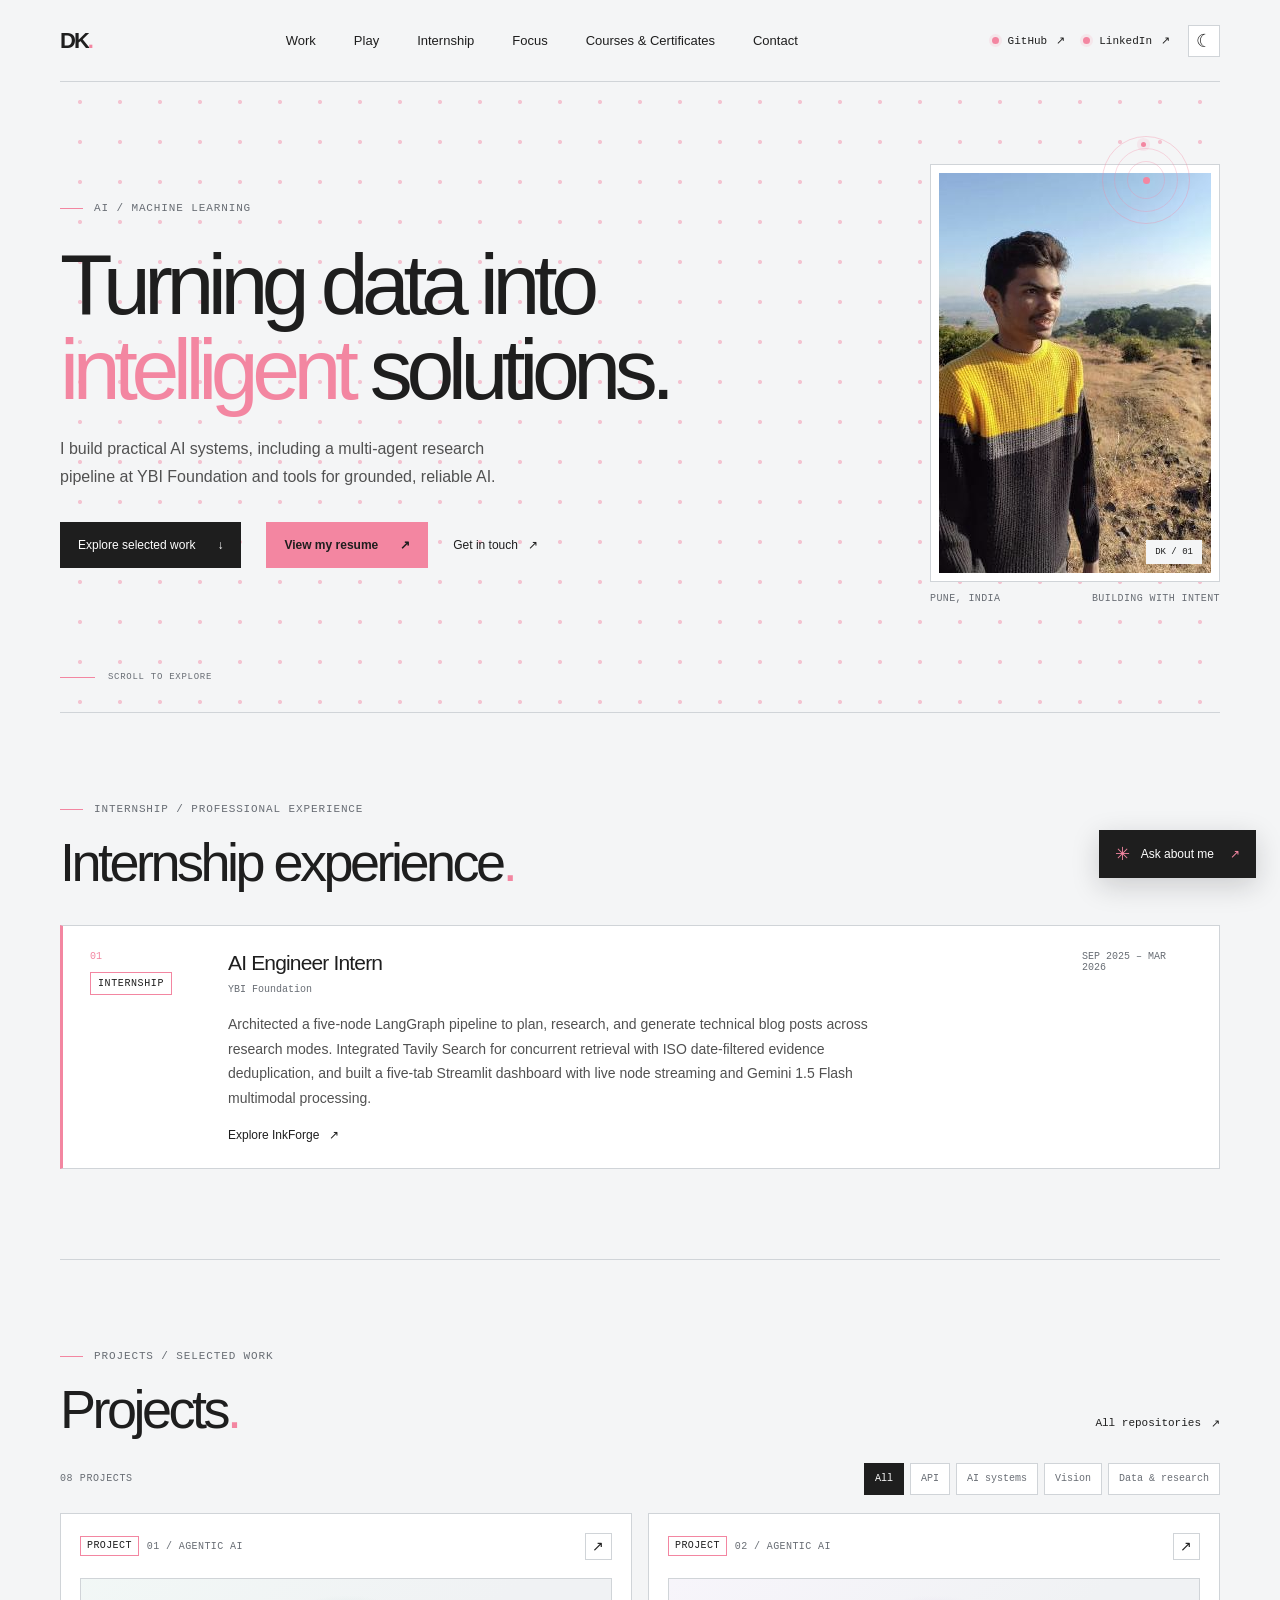
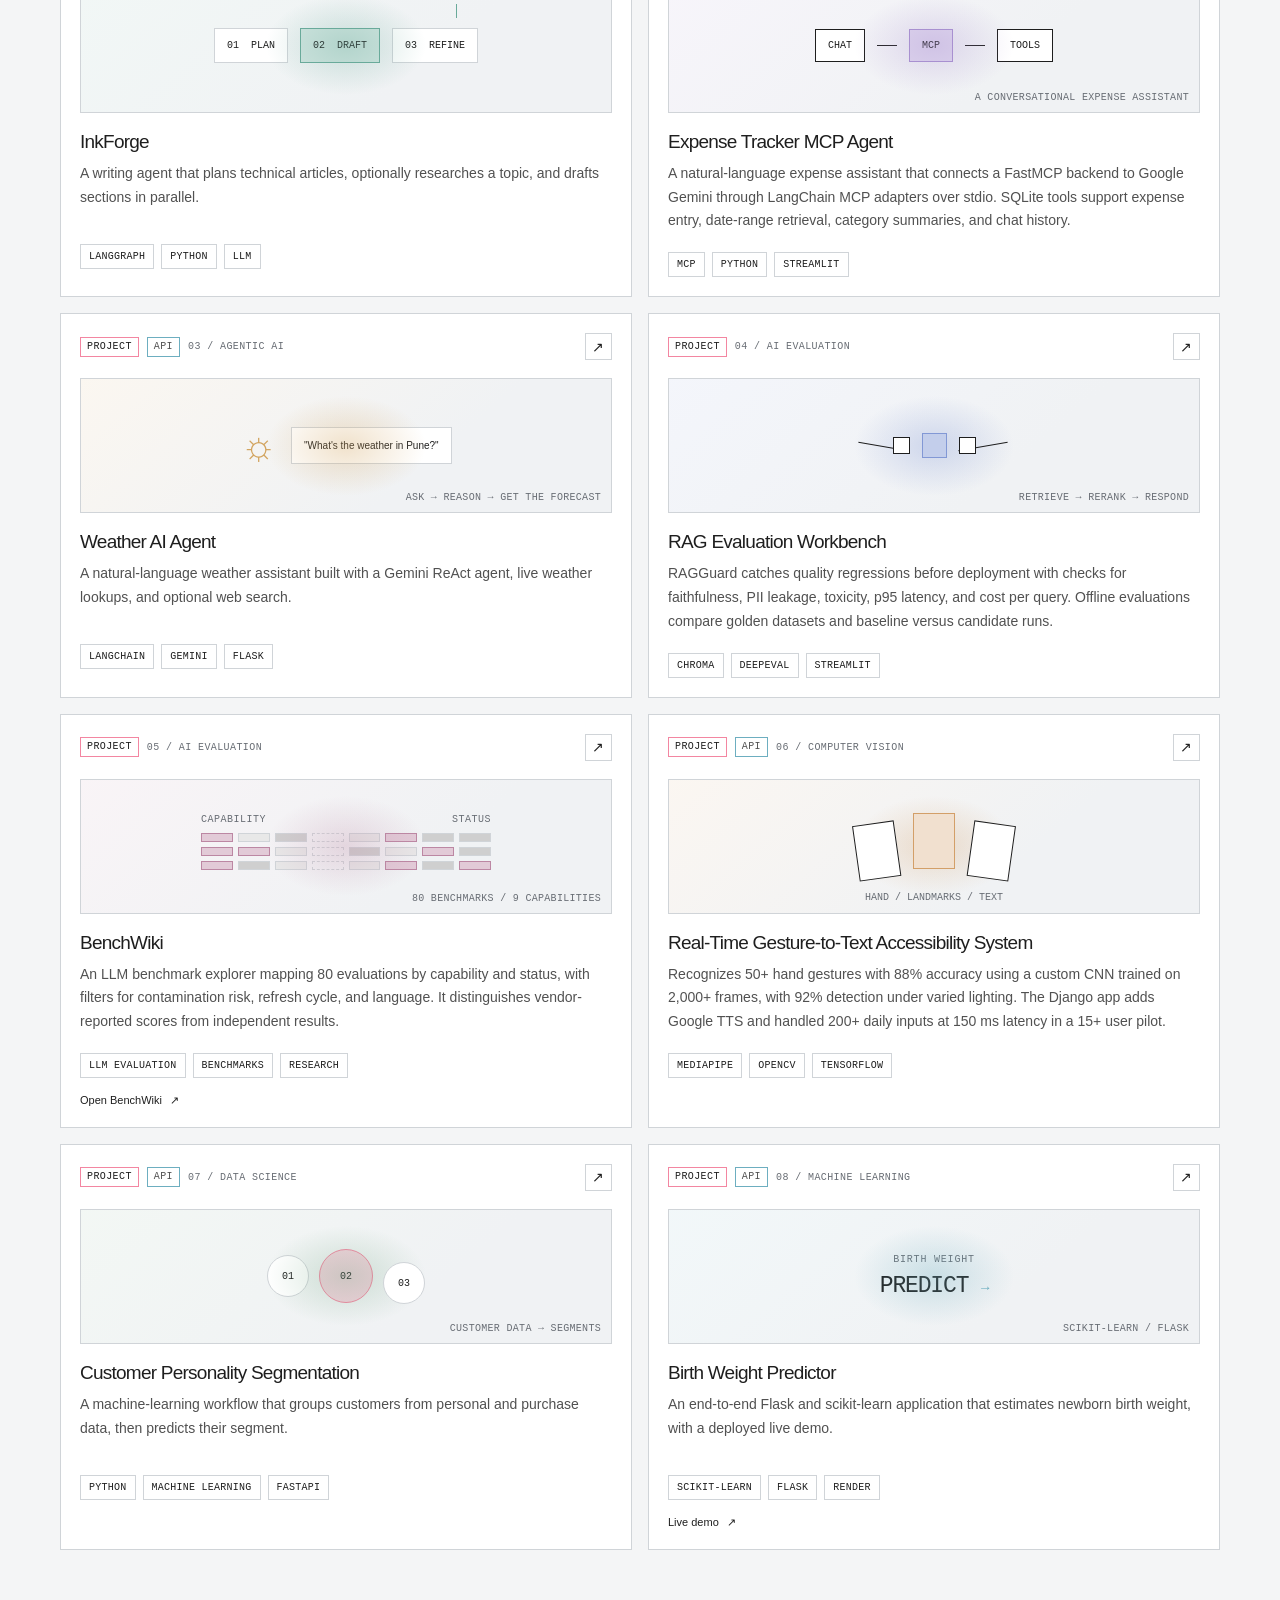
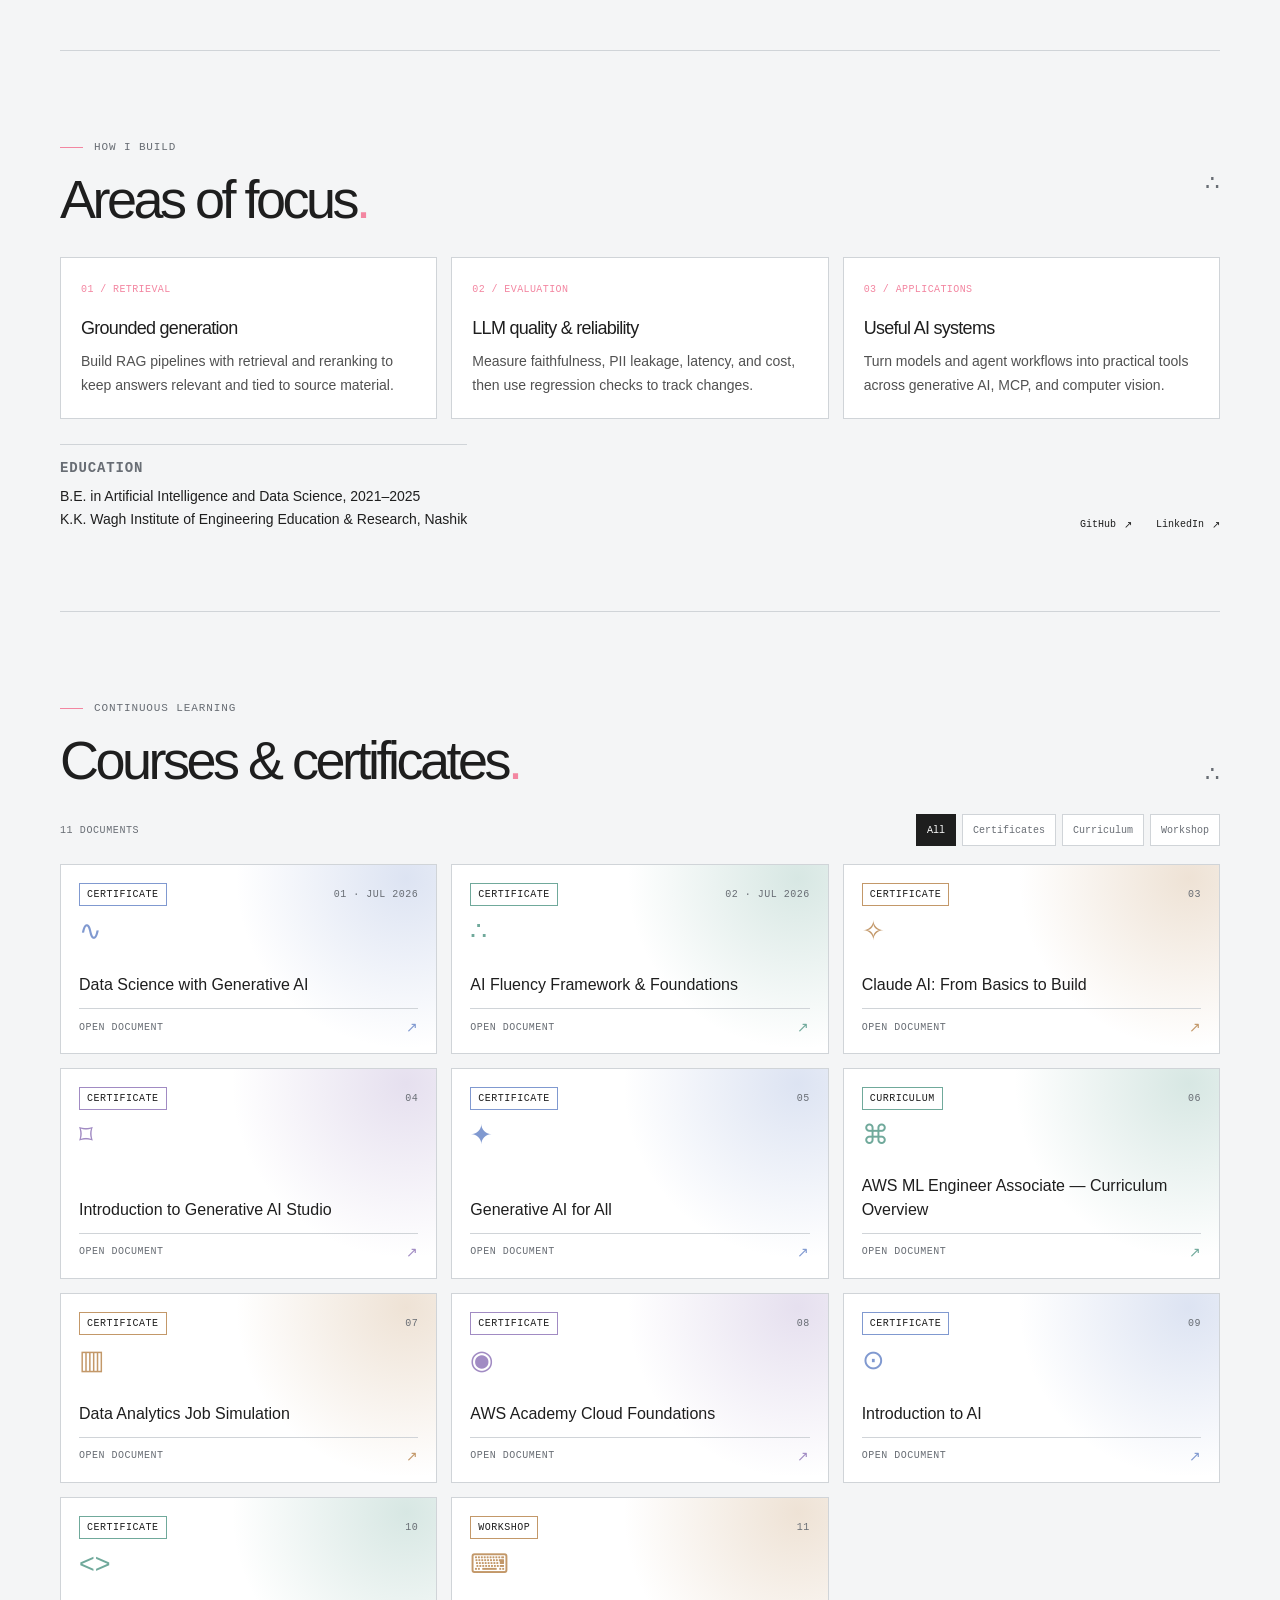
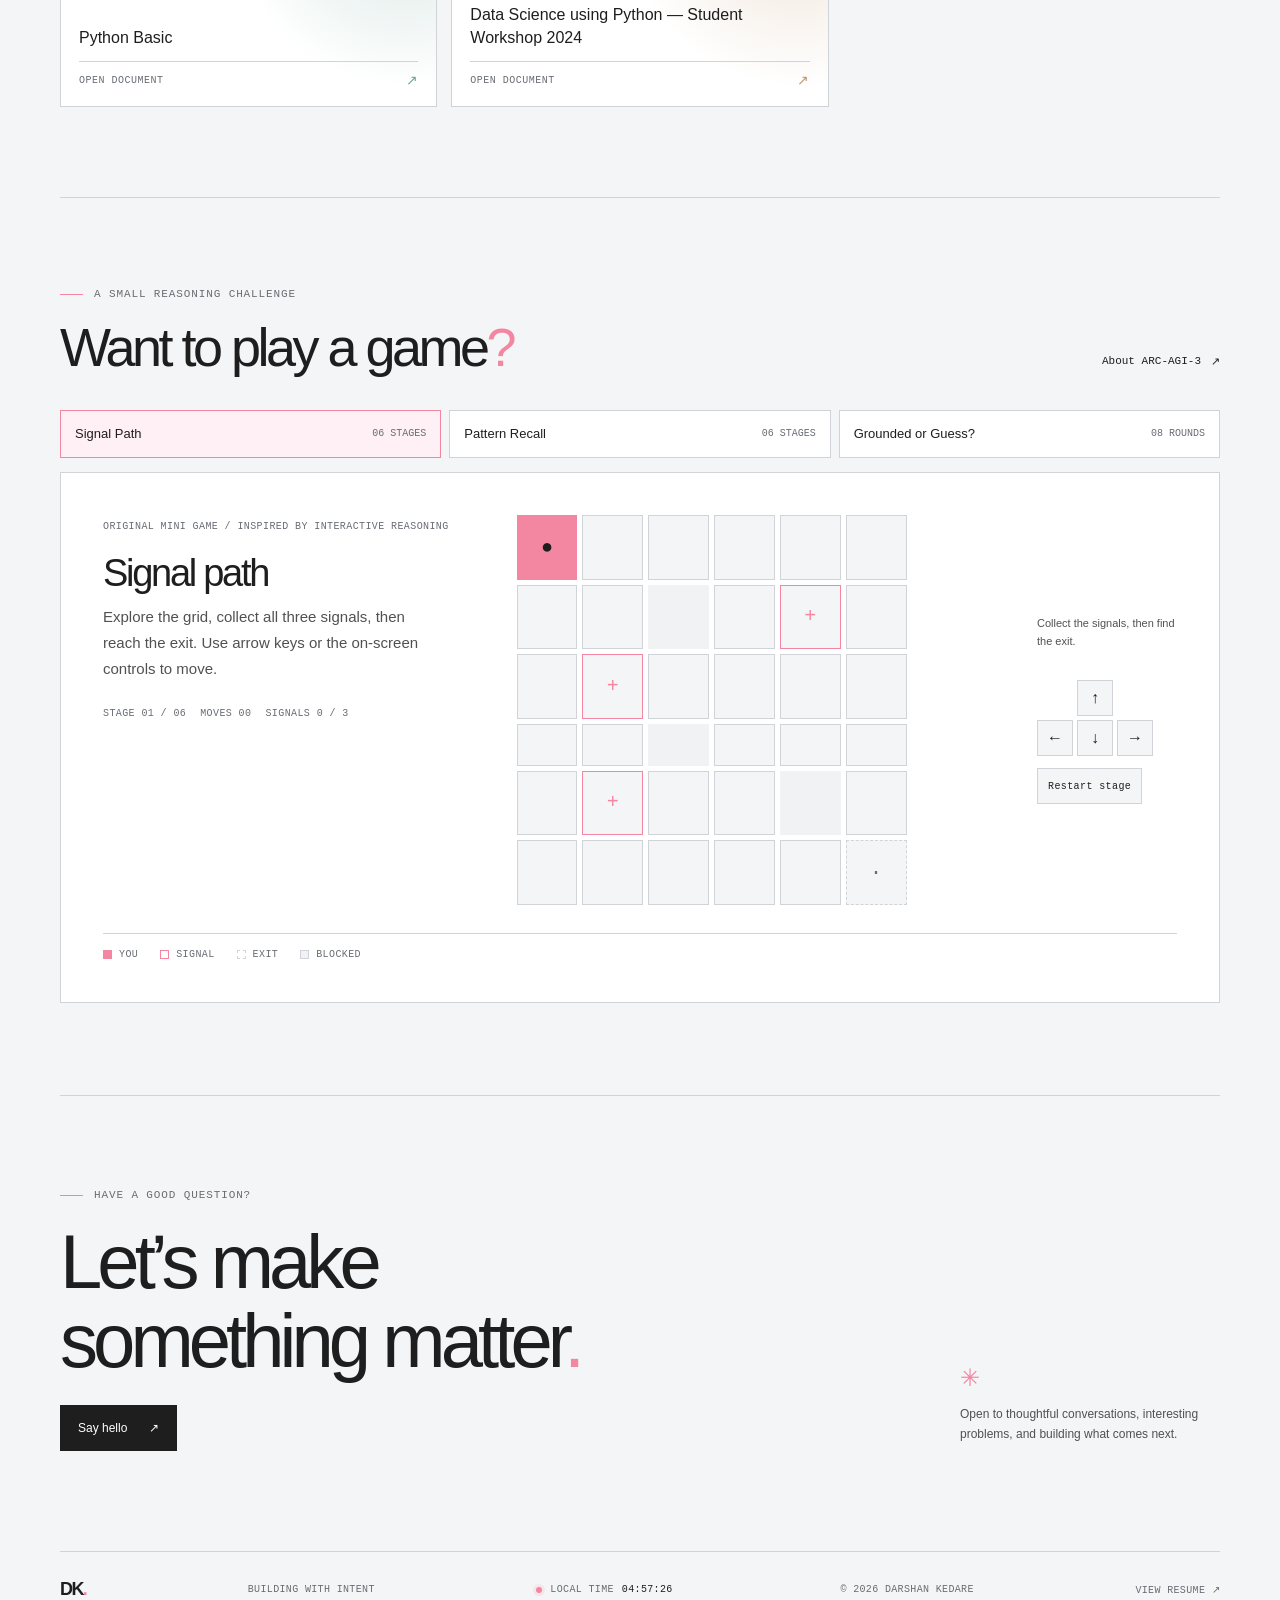
==== commit 4fd3e3b5: "Prioritize current AI projects and expand games" ====
--- a/index.html
+++ b/index.html
@@ -14,8 +14,8 @@
       content="Darshan Kedare builds practical AI applications across machine learning, generative AI, retrieval-augmented generation, and computer vision."
     >
     <title>Darshan Kedare — AI Engineer</title>
-    <link rel="stylesheet" href="styles.css?v=20261029-readable1">
-    <script src="script.js?v=20261029-theme-fix1" defer></script>
+    <link rel="stylesheet" href="styles.css?v=20261029-games1">
+    <script src="script.js?v=20261029-games1" defer></script>
     <script src="chatbot-config.js" defer></script>
     <script src="chatbot.js" defer></script>
   </head>
@@ -131,9 +131,63 @@
           </div>
         </div>
         <div class="project-grid">
+          <article class="project-card" data-categories="ai">
+            <div class="project-topline">
+              <div class="project-identifiers"><span class="card-type">PROJECT</span><span class="project-number">01 / AGENTIC AI</span></div>
+              <a class="project-open" href="https://github.com/DarshK18/InkForge" target="_blank" rel="noreferrer" aria-label="Open InkForge on GitHub">↗</a>
+            </div>
+            <div class="project-visual visual-ink" aria-hidden="true">
+              <span class="ink-step">01&nbsp; PLAN</span>
+              <span class="ink-step">02&nbsp; DRAFT</span>
+              <span class="ink-step">03&nbsp; REFINE</span>
+              <span class="ink-cursor"></span>
+            </div>
+            <h3>InkForge</h3>
+            <p>A writing agent that plans technical articles, optionally researches a topic, and drafts sections in parallel.</p>
+            <div class="tag-list" aria-label="Technologies">
+              <span>LANGGRAPH</span><span>PYTHON</span><span>LLM</span>
+            </div>
+          </article>
+
+          <article class="project-card" data-categories="ai">
+            <div class="project-topline">
+              <div class="project-identifiers"><span class="card-type">PROJECT</span><span class="project-number">02 / AGENTIC AI</span></div>
+              <a class="project-open" href="https://github.com/DarshK18/Manim-and-Expense-Tracker-Mcp" target="_blank" rel="noreferrer" aria-label="Open MCP Expense Chatbot on GitHub">↗</a>
+            </div>
+            <div class="project-visual visual-mcp" aria-hidden="true">
+              <span class="mcp-pill">CHAT</span>
+              <span class="mcp-connector"></span>
+              <span class="mcp-pill mcp-pill-accent">MCP</span>
+              <span class="mcp-connector"></span>
+              <span class="mcp-pill">TOOLS</span>
+              <span class="visual-label">A CONVERSATIONAL EXPENSE ASSISTANT</span>
+            </div>
+            <h3>Expense Tracker MCP Agent</h3><p>A natural-language expense assistant that connects a FastMCP backend to Google Gemini through LangChain MCP adapters over stdio. SQLite tools support expense entry, date-range retrieval, category summaries, and chat history.</p>
+            <div class="tag-list" aria-label="Technologies">
+              <span>MCP</span><span>PYTHON</span><span>STREAMLIT</span>
+            </div>
+          </article>
+
+          <article class="project-card" data-categories="ai api">
+            <div class="project-topline">
+              <div class="project-identifiers"><span class="card-type">PROJECT</span><span class="card-type card-type-api">API</span><span class="project-number">03 / AGENTIC AI</span></div>
+              <a class="project-open" href="https://github.com/DarshK18/Weather-Ai" target="_blank" rel="noreferrer" aria-label="Open Weather AI Agent on GitHub">↗</a>
+            </div>
+            <div class="project-visual visual-weather" aria-hidden="true">
+              <span class="weather-symbol">☼</span>
+              <span class="weather-query">"What's the weather in Pune?"</span>
+              <span class="visual-label">ASK → REASON → GET THE FORECAST</span>
+            </div>
+            <h3>Weather AI Agent</h3>
+            <p>A natural-language weather assistant built with a Gemini ReAct agent, live weather lookups, and optional web search.</p>
+            <div class="tag-list" aria-label="Technologies">
+              <span>LANGCHAIN</span><span>GEMINI</span><span>FLASK</span>
+            </div>
+          </article>
+
           <article class="project-card" data-categories="ai data">
             <div class="project-topline">
-              <div class="project-identifiers"><span class="card-type">PROJECT</span><span class="project-number">01 / AI SYSTEMS</span></div>
+              <div class="project-identifiers"><span class="card-type">PROJECT</span><span class="project-number">04 / AI EVALUATION</span></div>
               <a class="project-open" href="https://github.com/DarshK18/Ragguard-deepeval-workbench" target="_blank" rel="noreferrer" aria-label="Open RAG Evaluation Workbench on GitHub">↗</a>
             </div>
             <div class="project-visual visual-rag" aria-hidden="true">
@@ -150,114 +204,9 @@
             </div>
           </article>
 
-          <article class="project-card" data-categories="ai">
-            <div class="project-topline">
-              <div class="project-identifiers"><span class="card-type">PROJECT</span><span class="project-number">02 / GENERATIVE AI</span></div>
-              <a class="project-open" href="https://github.com/DarshK18/InkForge" target="_blank" rel="noreferrer" aria-label="Open InkForge on GitHub">↗</a>
-            </div>
-            <div class="project-visual visual-ink" aria-hidden="true">
-              <span class="ink-step">01&nbsp; PLAN</span>
-              <span class="ink-step">02&nbsp; DRAFT</span>
-              <span class="ink-step">03&nbsp; REFINE</span>
-              <span class="ink-cursor"></span>
-            </div>
-            <h3>InkForge</h3>
-            <p>A writing agent that plans technical articles, optionally researches a topic, and drafts sections in parallel.</p>
-            <div class="tag-list" aria-label="Technologies">
-              <span>LANGGRAPH</span><span>PYTHON</span><span>LLM</span>
-            </div>
-          </article>
-
-          <article class="project-card" data-categories="vision api">
-            <div class="project-topline">
-              <div class="project-identifiers"><span class="card-type">PROJECT</span><span class="card-type card-type-api">API</span><span class="project-number">03 / COMPUTER VISION</span></div>
-              <a class="project-open" href="https://github.com/DarshK18/Sign-Language-Recognition-Translation-Web-App" target="_blank" rel="noreferrer" aria-label="Open Sign Language Recognition and Translation on GitHub">↗</a>
-            </div>
-            <div class="project-visual visual-sign" aria-hidden="true">
-              <span class="sign-frame sign-frame-a"></span>
-              <span class="sign-frame sign-frame-b"></span>
-              <span class="sign-frame sign-frame-c"></span>
-              <span class="sign-readout">HAND / LANDMARKS / TEXT</span>
-            </div>
-            <h3>Real-Time Gesture-to-Text Accessibility System</h3><p>Recognizes 50+ hand gestures with 88% accuracy using a custom CNN trained on 2,000+ frames, with 92% detection under varied lighting. The Django app adds Google TTS and handled 200+ daily inputs at 150 ms latency in a 15+ user pilot.</p>
-            <div class="tag-list" aria-label="Technologies">
-              <span>MEDIAPIPE</span><span>OPENCV</span><span>TENSORFLOW</span>
-            </div>
-          </article>
-
-          <article class="project-card" data-categories="ai">
-            <div class="project-topline">
-              <div class="project-identifiers"><span class="card-type">PROJECT</span><span class="project-number">04 / AGENT WORKFLOWS</span></div>
-              <a class="project-open" href="https://github.com/DarshK18/Manim-and-Expense-Tracker-Mcp" target="_blank" rel="noreferrer" aria-label="Open MCP Expense Chatbot on GitHub">↗</a>
-            </div>
-            <div class="project-visual visual-mcp" aria-hidden="true">
-              <span class="mcp-pill">CHAT</span>
-              <span class="mcp-connector"></span>
-              <span class="mcp-pill mcp-pill-accent">MCP</span>
-              <span class="mcp-connector"></span>
-              <span class="mcp-pill">TOOLS</span>
-              <span class="visual-label">A CONVERSATIONAL EXPENSE ASSISTANT</span>
-            </div>
-            <h3>Expense Tracker MCP Agent</h3><p>A natural-language expense assistant that connects a FastMCP backend to Google Gemini through LangChain MCP adapters over stdio. SQLite tools support expense entry, date-range retrieval, category summaries, and chat history.</p>
-            <div class="tag-list" aria-label="Technologies">
-              <span>MCP</span><span>PYTHON</span><span>STREAMLIT</span>
-            </div>
-          </article>
-
-          <article class="project-card" data-categories="api">
-            <div class="project-topline">
-              <div class="project-identifiers"><span class="card-type">PROJECT</span><span class="card-type card-type-api">API</span><span class="project-number">05 / MACHINE LEARNING</span></div>
-              <a class="project-open" href="https://github.com/DarshK18/Birth-Weight-Predictor" target="_blank" rel="noreferrer" aria-label="Open Birth Weight Predictor on GitHub">↗</a>
-            </div>
-            <div class="project-visual visual-birth" aria-hidden="true">
-              <span class="metric-label">BIRTH WEIGHT</span>
-              <span class="metric-value">PREDICT <small>→</small></span>
-              <span class="visual-label">SCIKIT-LEARN / FLASK</span>
-            </div>
-            <h3>Birth Weight Predictor</h3>
-            <p>An end-to-end Flask and scikit-learn application that estimates newborn birth weight, with a deployed live demo.</p>
-            <div class="tag-list" aria-label="Technologies">
-              <span>SCIKIT-LEARN</span><span>FLASK</span><span>RENDER</span>
-            </div>
-            <a class="project-demo" href="https://birth-weight-predictor-dt90.onrender.com" target="_blank" rel="noreferrer">Live demo <span aria-hidden="true">↗</span></a>
-          </article>
-
-          <article class="project-card" data-categories="ai api">
-            <div class="project-topline">
-              <div class="project-identifiers"><span class="card-type">PROJECT</span><span class="card-type card-type-api">API</span><span class="project-number">06 / GENERATIVE AI</span></div>
-              <a class="project-open" href="https://github.com/DarshK18/Weather-Ai" target="_blank" rel="noreferrer" aria-label="Open Weather AI Agent on GitHub">↗</a>
-            </div>
-            <div class="project-visual visual-weather" aria-hidden="true">
-              <span class="weather-symbol">☼</span>
-              <span class="weather-query">"What's the weather in Pune?"</span>
-              <span class="visual-label">ASK → REASON → GET THE FORECAST</span>
-            </div>
-            <h3>Weather AI Agent</h3>
-            <p>A natural-language weather assistant built with a Gemini ReAct agent, live weather lookups, and optional web search.</p>
-            <div class="tag-list" aria-label="Technologies">
-              <span>LANGCHAIN</span><span>GEMINI</span><span>FLASK</span>
-            </div>
-          </article>
-
-          <article class="project-card" data-categories="data api">
-            <div class="project-topline">
-              <div class="project-identifiers"><span class="card-type">PROJECT</span><span class="card-type card-type-api">API</span><span class="project-number">07 / DATA SCIENCE</span></div>
-              <a class="project-open" href="https://github.com/DarshK18/DarshK18-Customer-Categorizer" target="_blank" rel="noreferrer" aria-label="Open Customer Personality Segmentation on GitHub">↗</a>
-            </div>
-            <div class="project-visual visual-segmentation" aria-hidden="true">
-              <span class="segment segment-a">01</span>
-              <span class="segment segment-b">02</span>
-              <span class="segment segment-c">03</span>
-              <span class="visual-label">CUSTOMER DATA → SEGMENTS</span>
-            </div>
-            <h3>Customer Personality Segmentation</h3>
-            <p>A machine-learning workflow that groups customers from personal and purchase data, then predicts their segment.</p>
-            <div class="tag-list" aria-label="Technologies">
-              <span>PYTHON</span><span>MACHINE LEARNING</span><span>FASTAPI</span>
-            </div>
-          </article>          <article class="project-card" data-categories="data">
-            <div class="project-topline">
-              <div class="project-identifiers"><span class="card-type">PROJECT</span><span class="project-number">08 / BENCHMARKS</span></div>
+          <article class="project-card" data-categories="data">
+            <div class="project-topline">
+              <div class="project-identifiers"><span class="card-type">PROJECT</span><span class="project-number">05 / AI EVALUATION</span></div>
               <a class="project-open" href="https://benchwiki.vercel.app/" target="_blank" rel="noreferrer" aria-label="Open BenchWiki">↗</a>
             </div>
             <div class="project-visual visual-benchwiki" aria-hidden="true">
@@ -279,6 +228,59 @@
             </div>
             <a class="project-demo" href="https://benchwiki.vercel.app/" target="_blank" rel="noreferrer">Open BenchWiki <span aria-hidden="true">↗</span></a>
           </article>
+
+          <article class="project-card" data-categories="vision api">
+            <div class="project-topline">
+              <div class="project-identifiers"><span class="card-type">PROJECT</span><span class="card-type card-type-api">API</span><span class="project-number">06 / COMPUTER VISION</span></div>
+              <a class="project-open" href="https://github.com/DarshK18/Sign-Language-Recognition-Translation-Web-App" target="_blank" rel="noreferrer" aria-label="Open Sign Language Recognition and Translation on GitHub">↗</a>
+            </div>
+            <div class="project-visual visual-sign" aria-hidden="true">
+              <span class="sign-frame sign-frame-a"></span>
+              <span class="sign-frame sign-frame-b"></span>
+              <span class="sign-frame sign-frame-c"></span>
+              <span class="sign-readout">HAND / LANDMARKS / TEXT</span>
+            </div>
+            <h3>Real-Time Gesture-to-Text Accessibility System</h3><p>Recognizes 50+ hand gestures with 88% accuracy using a custom CNN trained on 2,000+ frames, with 92% detection under varied lighting. The Django app adds Google TTS and handled 200+ daily inputs at 150 ms latency in a 15+ user pilot.</p>
+            <div class="tag-list" aria-label="Technologies">
+              <span>MEDIAPIPE</span><span>OPENCV</span><span>TENSORFLOW</span>
+            </div>
+          </article>
+
+          <article class="project-card" data-categories="data api">
+            <div class="project-topline">
+              <div class="project-identifiers"><span class="card-type">PROJECT</span><span class="card-type card-type-api">API</span><span class="project-number">07 / DATA SCIENCE</span></div>
+              <a class="project-open" href="https://github.com/DarshK18/DarshK18-Customer-Categorizer" target="_blank" rel="noreferrer" aria-label="Open Customer Personality Segmentation on GitHub">↗</a>
+            </div>
+            <div class="project-visual visual-segmentation" aria-hidden="true">
+              <span class="segment segment-a">01</span>
+              <span class="segment segment-b">02</span>
+              <span class="segment segment-c">03</span>
+              <span class="visual-label">CUSTOMER DATA → SEGMENTS</span>
+            </div>
+            <h3>Customer Personality Segmentation</h3>
+            <p>A machine-learning workflow that groups customers from personal and purchase data, then predicts their segment.</p>
+            <div class="tag-list" aria-label="Technologies">
+              <span>PYTHON</span><span>MACHINE LEARNING</span><span>FASTAPI</span>
+            </div>
+          </article>
+
+          <article class="project-card" data-categories="api">
+            <div class="project-topline">
+              <div class="project-identifiers"><span class="card-type">PROJECT</span><span class="card-type card-type-api">API</span><span class="project-number">08 / MACHINE LEARNING</span></div>
+              <a class="project-open" href="https://github.com/DarshK18/Birth-Weight-Predictor" target="_blank" rel="noreferrer" aria-label="Open Birth Weight Predictor on GitHub">↗</a>
+            </div>
+            <div class="project-visual visual-birth" aria-hidden="true">
+              <span class="metric-label">BIRTH WEIGHT</span>
+              <span class="metric-value">PREDICT <small>→</small></span>
+              <span class="visual-label">SCIKIT-LEARN / FLASK</span>
+            </div>
+            <h3>Birth Weight Predictor</h3>
+            <p>An end-to-end Flask and scikit-learn application that estimates newborn birth weight, with a deployed live demo.</p>
+            <div class="tag-list" aria-label="Technologies">
+              <span>SCIKIT-LEARN</span><span>FLASK</span><span>RENDER</span>
+            </div>
+            <a class="project-demo" href="https://birth-weight-predictor-dt90.onrender.com" target="_blank" rel="noreferrer">Live demo <span aria-hidden="true">↗</span></a>
+          </article>
         </div>
       </section>
 
@@ -341,70 +343,80 @@
           </div>
         </div>
         <div class="credential-list">
+          <a class="credential-item" data-kind="certificate" href="certificate/Data%20Science%20with%20Gen%20Ai.pdf" target="_blank" rel="noreferrer">
+            <span class="credential-top"><span class="credential-type">CERTIFICATE</span><span class="credential-number">01 · JUL 2026</span></span>
+            <span class="credential-mark" aria-hidden="true">∿</span>
+            <span class="credential-name">Data Science with Generative AI</span>
+            <span class="credential-bottom"><span>OPEN DOCUMENT</span><span class="credential-arrow" aria-hidden="true">↗</span></span>
+          </a>
+
+          <a class="credential-item" data-kind="certificate" href="certificate/Certificate%20of%20Completion%20Al%20Fluency%20Framework%20%26%20Foundations.pdf" target="_blank" rel="noreferrer">
+            <span class="credential-top"><span class="credential-type">CERTIFICATE</span><span class="credential-number">02 · JUL 2026</span></span>
+            <span class="credential-mark" aria-hidden="true">∴</span>
+            <span class="credential-name">AI Fluency Framework &amp; Foundations</span>
+            <span class="credential-bottom"><span>OPEN DOCUMENT</span><span class="credential-arrow" aria-hidden="true">↗</span></span>
+          </a>
+
+          <a class="credential-item" data-kind="certificate" href="certificate/Claude%20AI%20From%20Basics%20to%20Build.pdf" target="_blank" rel="noreferrer">
+            <span class="credential-top"><span class="credential-type">CERTIFICATE</span><span class="credential-number">03</span></span>
+            <span class="credential-mark" aria-hidden="true">✧</span>
+            <span class="credential-name">Claude AI: From Basics to Build</span>
+            <span class="credential-bottom"><span>OPEN DOCUMENT</span><span class="credential-arrow" aria-hidden="true">↗</span></span>
+          </a>
+
+          <a class="credential-item" data-kind="certificate" href="certificate/Introduction%20to%20Generative%20AI%20Studio.pdf" target="_blank" rel="noreferrer">
+            <span class="credential-top"><span class="credential-type">CERTIFICATE</span><span class="credential-number">04</span></span>
+            <span class="credential-mark" aria-hidden="true">⌑</span>
+            <span class="credential-name">Introduction to Generative AI Studio</span>
+            <span class="credential-bottom"><span>OPEN DOCUMENT</span><span class="credential-arrow" aria-hidden="true">↗</span></span>
+          </a>
+
+          <a class="credential-item" data-kind="certificate" href="certificate/Generative%20AI%20for%20All.pdf" target="_blank" rel="noreferrer">
+            <span class="credential-top"><span class="credential-type">CERTIFICATE</span><span class="credential-number">05</span></span>
+            <span class="credential-mark" aria-hidden="true">✦</span>
+            <span class="credential-name">Generative AI for All</span>
+            <span class="credential-bottom"><span>OPEN DOCUMENT</span><span class="credential-arrow" aria-hidden="true">↗</span></span>
+          </a>
+
+          <a class="credential-item" data-kind="curriculum" href="certificate/AWS%20ML%20Engineer%20Associate%20CurriculumOverview.pdf" target="_blank" rel="noreferrer">
+            <span class="credential-top"><span class="credential-type">CURRICULUM</span><span class="credential-number">06</span></span>
+            <span class="credential-mark" aria-hidden="true">⌘</span>
+            <span class="credential-name">AWS ML Engineer Associate — Curriculum Overview</span>
+            <span class="credential-bottom"><span>OPEN DOCUMENT</span><span class="credential-arrow" aria-hidden="true">↗</span></span>
+          </a>
+
+          <a class="credential-item" data-kind="certificate" href="certificate/Data%20Analytics%20Job%20Simulation.pdf" target="_blank" rel="noreferrer">
+            <span class="credential-top"><span class="credential-type">CERTIFICATE</span><span class="credential-number">07</span></span>
+            <span class="credential-mark" aria-hidden="true">▥</span>
+            <span class="credential-name">Data Analytics Job Simulation</span>
+            <span class="credential-bottom"><span>OPEN DOCUMENT</span><span class="credential-arrow" aria-hidden="true">↗</span></span>
+          </a>
+
           <a class="credential-item" data-kind="certificate" href="certificate/AWS_Academy_Graduate___AWS_Academy_Cloud_Foundations_Badge20240428-8-gqgijd.pdf" target="_blank" rel="noreferrer">
-            <span class="credential-top"><span class="credential-type">CERTIFICATE</span><span class="credential-number">01</span></span>
+            <span class="credential-top"><span class="credential-type">CERTIFICATE</span><span class="credential-number">08</span></span>
             <span class="credential-mark" aria-hidden="true">◉</span>
             <span class="credential-name">AWS Academy Cloud Foundations</span>
             <span class="credential-bottom"><span>OPEN DOCUMENT</span><span class="credential-arrow" aria-hidden="true">↗</span></span>
           </a>
-          <a class="credential-item" data-kind="curriculum" href="certificate/AWS%20ML%20Engineer%20Associate%20CurriculumOverview.pdf" target="_blank" rel="noreferrer">
-            <span class="credential-top"><span class="credential-type">CURRICULUM</span><span class="credential-number">02</span></span>
-            <span class="credential-mark" aria-hidden="true">⌘</span>
-            <span class="credential-name">AWS ML Engineer Associate — Curriculum Overview</span>
-            <span class="credential-bottom"><span>OPEN DOCUMENT</span><span class="credential-arrow" aria-hidden="true">↗</span></span>
-          </a>
-          <a class="credential-item" data-kind="certificate" href="certificate/Certificate%20of%20Completion%20Al%20Fluency%20Framework%20%26%20Foundations.pdf" target="_blank" rel="noreferrer">
-            <span class="credential-top"><span class="credential-type">CERTIFICATE</span><span class="credential-number">03</span></span>
-            <span class="credential-mark" aria-hidden="true">∴</span>
-            <span class="credential-name">AI Fluency Framework &amp; Foundations</span>
-            <span class="credential-bottom"><span>OPEN DOCUMENT</span><span class="credential-arrow" aria-hidden="true">↗</span></span>
-          </a>
-          <a class="credential-item" data-kind="certificate" href="certificate/Claude%20AI%20From%20Basics%20to%20Build.pdf" target="_blank" rel="noreferrer">
-            <span class="credential-top"><span class="credential-type">CERTIFICATE</span><span class="credential-number">04</span></span>
-            <span class="credential-mark" aria-hidden="true">✧</span>
-            <span class="credential-name">Claude AI: From Basics to Build</span>
-            <span class="credential-bottom"><span>OPEN DOCUMENT</span><span class="credential-arrow" aria-hidden="true">↗</span></span>
-          </a>
-          <a class="credential-item" data-kind="certificate" href="certificate/Data%20Analytics%20Job%20Simulation.pdf" target="_blank" rel="noreferrer">
-            <span class="credential-top"><span class="credential-type">CERTIFICATE</span><span class="credential-number">05</span></span>
-            <span class="credential-mark" aria-hidden="true">▥</span>
-            <span class="credential-name">Data Analytics Job Simulation</span>
-            <span class="credential-bottom"><span>OPEN DOCUMENT</span><span class="credential-arrow" aria-hidden="true">↗</span></span>
-          </a>
-          <a class="credential-item" data-kind="certificate" href="certificate/Data%20Science%20with%20Gen%20Ai.pdf" target="_blank" rel="noreferrer">
-            <span class="credential-top"><span class="credential-type">CERTIFICATE</span><span class="credential-number">06</span></span>
-            <span class="credential-mark" aria-hidden="true">∿</span>
-            <span class="credential-name">Data Science with Generative AI</span>
-            <span class="credential-bottom"><span>OPEN DOCUMENT</span><span class="credential-arrow" aria-hidden="true">↗</span></span>
-          </a>
-          <a class="credential-item" data-kind="certificate" href="certificate/Generative%20AI%20for%20All.pdf" target="_blank" rel="noreferrer">
-            <span class="credential-top"><span class="credential-type">CERTIFICATE</span><span class="credential-number">07</span></span>
-            <span class="credential-mark" aria-hidden="true">✦</span>
-            <span class="credential-name">Generative AI for All</span>
-            <span class="credential-bottom"><span>OPEN DOCUMENT</span><span class="credential-arrow" aria-hidden="true">↗</span></span>
-          </a>
-          <a class="credential-item" data-kind="certificate" href="certificate/Introduction%20to%20Generative%20AI%20Studio.pdf" target="_blank" rel="noreferrer">
-            <span class="credential-top"><span class="credential-type">CERTIFICATE</span><span class="credential-number">08</span></span>
-            <span class="credential-mark" aria-hidden="true">⌑</span>
-            <span class="credential-name">Introduction to Generative AI Studio</span>
-            <span class="credential-bottom"><span>OPEN DOCUMENT</span><span class="credential-arrow" aria-hidden="true">↗</span></span>
-          </a>
-          <a class="credential-item" data-kind="workshop" href="certificate/International%20Student%20Workshop%202024%20on%20Data%20Science%20using%20Python%20by%20Brainovision.pdf" target="_blank" rel="noreferrer">
-            <span class="credential-top"><span class="credential-type">WORKSHOP</span><span class="credential-number">09</span></span>
-            <span class="credential-mark" aria-hidden="true">⌨</span>
-            <span class="credential-name">Data Science using Python — Student Workshop 2024</span>
-            <span class="credential-bottom"><span>OPEN DOCUMENT</span><span class="credential-arrow" aria-hidden="true">↗</span></span>
-          </a>
+
+          <a class="credential-item" data-kind="certificate" href="certificate/simplelern%20intoduction%20to%20ai.pdf" target="_blank" rel="noreferrer">
+            <span class="credential-top"><span class="credential-type">CERTIFICATE</span><span class="credential-number">09</span></span>
+            <span class="credential-mark" aria-hidden="true">⊙</span>
+            <span class="credential-name">Introduction to AI</span>
+            <span class="credential-bottom"><span>OPEN DOCUMENT</span><span class="credential-arrow" aria-hidden="true">↗</span></span>
+          </a>
+
           <a class="credential-item" data-kind="certificate" href="certificate/python_basic%20certificate.pdf" target="_blank" rel="noreferrer">
             <span class="credential-top"><span class="credential-type">CERTIFICATE</span><span class="credential-number">10</span></span>
             <span class="credential-mark" aria-hidden="true">&lt;&gt;</span>
             <span class="credential-name">Python Basic</span>
             <span class="credential-bottom"><span>OPEN DOCUMENT</span><span class="credential-arrow" aria-hidden="true">↗</span></span>
           </a>
-          <a class="credential-item" data-kind="certificate" href="certificate/simplelern%20intoduction%20to%20ai.pdf" target="_blank" rel="noreferrer">
-            <span class="credential-top"><span class="credential-type">CERTIFICATE</span><span class="credential-number">11</span></span>
-            <span class="credential-mark" aria-hidden="true">⊙</span>
-            <span class="credential-name">Introduction to AI</span>
+
+          <a class="credential-item" data-kind="workshop" href="certificate/International%20Student%20Workshop%202024%20on%20Data%20Science%20using%20Python%20by%20Brainovision.pdf" target="_blank" rel="noreferrer">
+            <span class="credential-top"><span class="credential-type">WORKSHOP</span><span class="credential-number">11</span></span>
+            <span class="credential-mark" aria-hidden="true">⌨</span>
+            <span class="credential-name">Data Science using Python — Student Workshop 2024</span>
             <span class="credential-bottom"><span>OPEN DOCUMENT</span><span class="credential-arrow" aria-hidden="true">↗</span></span>
           </a>
         </div>
@@ -420,13 +432,19 @@
             About ARC-AGI-3 <span aria-hidden="true">↗</span>
           </a>
         </div>
+        <div class="game-mode-selector" role="group" aria-label="Choose a mini game">
+          <button type="button" class="game-mode-button" data-game-mode="signal" aria-pressed="true">Signal Path <span>06 STAGES</span></button>
+          <button type="button" class="game-mode-button" data-game-mode="pattern" aria-pressed="false">Pattern Recall <span>06 STAGES</span></button>
+          <button type="button" class="game-mode-button" data-game-mode="evidence" aria-pressed="false">Grounded or Guess? <span>08 ROUNDS</span></button>
+        </div>
+        <div class="game-mode-panel" data-game-panel="signal">
         <div class="signal-game" id="signal-game">
           <div class="game-intro">
             <span class="game-kicker">ORIGINAL MINI GAME / INSPIRED BY INTERACTIVE REASONING</span>
             <h3>Signal path</h3>
             <p>Explore the grid, collect all three signals, then reach the exit. Use arrow keys or the on-screen controls to move.</p>
             <div class="game-stats" aria-label="Game progress">
-              <span id="game-level">STAGE 01 / 03</span>
+              <span id="game-level">STAGE 01 / 06</span>
               <span id="game-moves">MOVES 00</span>
               <span id="game-signals">SIGNALS 0 / 3</span>
             </div>
@@ -454,6 +472,52 @@
             <span><i class="legend-wall"></i> BLOCKED</span>
           </div>
         </div>
+        </div>
+
+        <div class="game-mode-panel" data-game-panel="pattern" hidden>
+          <div class="signal-game pattern-game">
+            <div class="game-intro">
+              <span class="game-kicker">MEMORY / SEQUENCE REASONING</span>
+              <h3>Pattern Recall</h3>
+              <p>Watch the sequence light up, then repeat it in the same order. Each stage adds another signal.</p>
+              <div class="game-stats"><span id="pattern-level">STAGE 01 / 06</span><span id="pattern-message" role="status" aria-live="polite">Ready when you are.</span></div>
+            </div>
+            <div class="pattern-area">
+              <div class="pattern-board" id="pattern-board" aria-label="Pattern buttons">
+                <button type="button" class="pattern-key pattern-key-a" data-pattern-tone="0" aria-label="Signal rose"></button>
+                <button type="button" class="pattern-key pattern-key-b" data-pattern-tone="1" aria-label="Signal blue"></button>
+                <button type="button" class="pattern-key pattern-key-c" data-pattern-tone="2" aria-label="Signal mint"></button>
+                <button type="button" class="pattern-key pattern-key-d" data-pattern-tone="3" aria-label="Signal amber"></button>
+              </div>
+              <div class="pattern-controls">
+                <span class="game-kicker" id="pattern-progress">REPEAT THE SIGNALS</span>
+                <button type="button" class="game-reset" id="pattern-start">Show pattern</button>
+                <button type="button" class="game-reset game-next" id="pattern-next" hidden>Next stage <span aria-hidden="true">→</span></button>
+              </div>
+            </div>
+          </div>
+        </div>
+
+        <div class="game-mode-panel" data-game-panel="evidence" hidden>
+          <div class="signal-game evidence-game">
+            <div class="game-intro">
+              <span class="game-kicker">EVIDENCE / HALLUCINATION CHECK</span>
+              <h3>Grounded or Guess?</h3>
+              <p>Compare each claim with the portfolio evidence. Choose whether the claim is supported before moving to the next round.</p>
+              <div class="game-stats"><span id="evidence-level">ROUND 01 / 08</span><span id="evidence-score">SCORE 00</span></div>
+            </div>
+            <div class="evidence-area">
+              <div class="evidence-fact"><span class="game-kicker">PORTFOLIO EVIDENCE</span><p id="evidence-fact">InkForge is a LangGraph pipeline for planning, researching, and drafting technical articles.</p></div>
+              <blockquote class="evidence-claim" id="evidence-claim">InkForge uses LangGraph to plan, research, and draft technical articles.</blockquote>
+              <p class="evidence-message" id="evidence-message" role="status" aria-live="polite">Does the evidence support this claim?</p>
+              <div class="evidence-controls">
+                <button type="button" class="game-reset" data-evidence-choice="supported">Supported</button>
+                <button type="button" class="game-reset" data-evidence-choice="unsupported">Not supported</button>
+                <button type="button" class="game-reset game-next" id="evidence-next" hidden>Next round <span aria-hidden="true">→</span></button>
+              </div>
+            </div>
+          </div>
+        </div>
       </section>
 
       <section class="contact-section section-shell" id="contact" aria-labelledby="contact-title">
--- a/styles.css
+++ b/styles.css
@@ -963,6 +963,134 @@
 .play-section {
   padding-block: 88px 92px;
   border-top: 1px solid var(--border);
+}
+
+.game-mode-selector {
+  display: flex;
+  flex-wrap: wrap;
+  gap: 8px;
+  margin-bottom: 14px;
+}
+
+.game-mode-button {
+  min-height: 48px;
+  flex: 1 1 180px;
+  display: flex;
+  align-items: center;
+  justify-content: space-between;
+  gap: 10px;
+  padding: 0 14px;
+  border: 1px solid var(--border);
+  background: var(--surface);
+  color: var(--text);
+  font-family: var(--font-sans);
+  font-size: 13px;
+  text-align: left;
+  cursor: pointer;
+}
+
+.game-mode-button span {
+  color: var(--muted);
+  font-family: var(--font-mono);
+  font-size: 10px;
+}
+
+.game-mode-button[aria-pressed="true"],
+.game-mode-button:hover {
+  border-color: var(--accent);
+  background: color-mix(in srgb, var(--accent) 12%, var(--surface));
+}
+
+.game-mode-button:focus-visible,
+.pattern-key:focus-visible {
+  outline: 2px solid var(--accent);
+  outline-offset: 3px;
+}
+
+.pattern-area,
+.evidence-area {
+  min-width: 0;
+  display: grid;
+  align-content: center;
+  gap: 18px;
+}
+
+.pattern-board {
+  width: min(100%, 310px);
+  display: grid;
+  grid-template-columns: repeat(2, minmax(0, 1fr));
+  gap: 10px;
+  justify-self: center;
+}
+
+.pattern-key {
+  min-height: 86px;
+  border: 1px solid var(--border);
+  cursor: pointer;
+  transition: transform 140ms ease, filter 140ms ease, box-shadow 140ms ease;
+}
+
+.pattern-key-a { background: color-mix(in srgb, #f386a1 46%, var(--surface)); }
+.pattern-key-b { background: color-mix(in srgb, #82a6dd 45%, var(--surface)); }
+.pattern-key-c { background: color-mix(in srgb, #75b5a3 44%, var(--surface)); }
+.pattern-key-d { background: color-mix(in srgb, #d7a769 43%, var(--surface)); }
+
+.pattern-key.is-lit {
+  transform: scale(1.035);
+  filter: saturate(1.4);
+  box-shadow: 0 0 0 3px var(--surface), 0 0 0 5px var(--text);
+}
+
+.pattern-controls {
+  display: flex;
+  align-items: center;
+  justify-content: space-between;
+  flex-wrap: wrap;
+  gap: 12px;
+}
+
+.pattern-controls .game-kicker {
+  color: var(--muted);
+  font-size: 10px;
+}
+
+.evidence-fact {
+  padding: 15px 17px;
+  border: 1px solid var(--border);
+  background: var(--bg);
+}
+
+.evidence-fact p {
+  margin: 9px 0 0;
+  color: var(--body-muted);
+  font-size: 14px;
+  line-height: 1.6;
+}
+
+.evidence-claim {
+  margin: 0;
+  padding: 4px 0 4px 16px;
+  border-left: 2px solid var(--accent);
+  font-size: 17px;
+  line-height: 1.5;
+}
+
+.evidence-message {
+  min-height: 24px;
+  margin: 0;
+  color: var(--muted);
+  font-size: 13px;
+}
+
+.evidence-controls {
+  display: flex;
+  flex-wrap: wrap;
+  gap: 8px;
+}
+
+.evidence-controls button:disabled {
+  opacity: 0.55;
+  cursor: default;
 }
 
 .signal-game {
